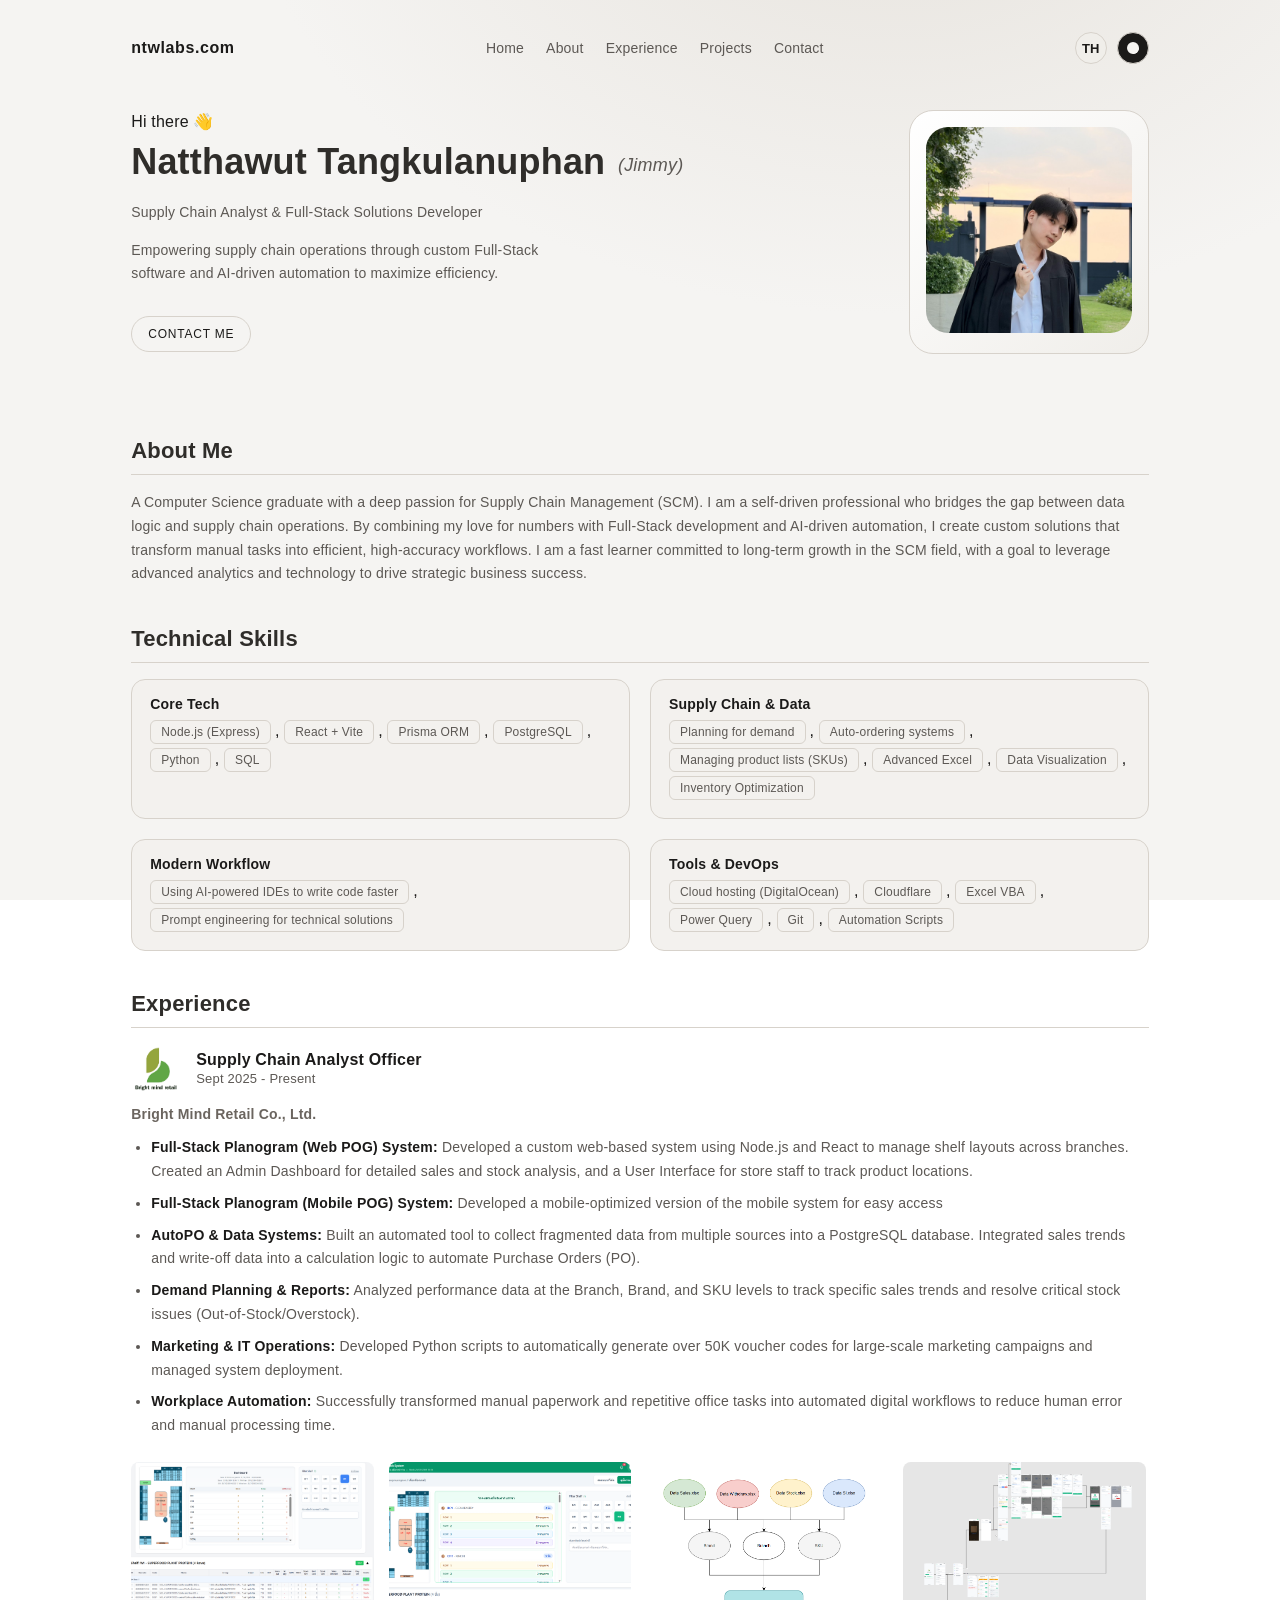
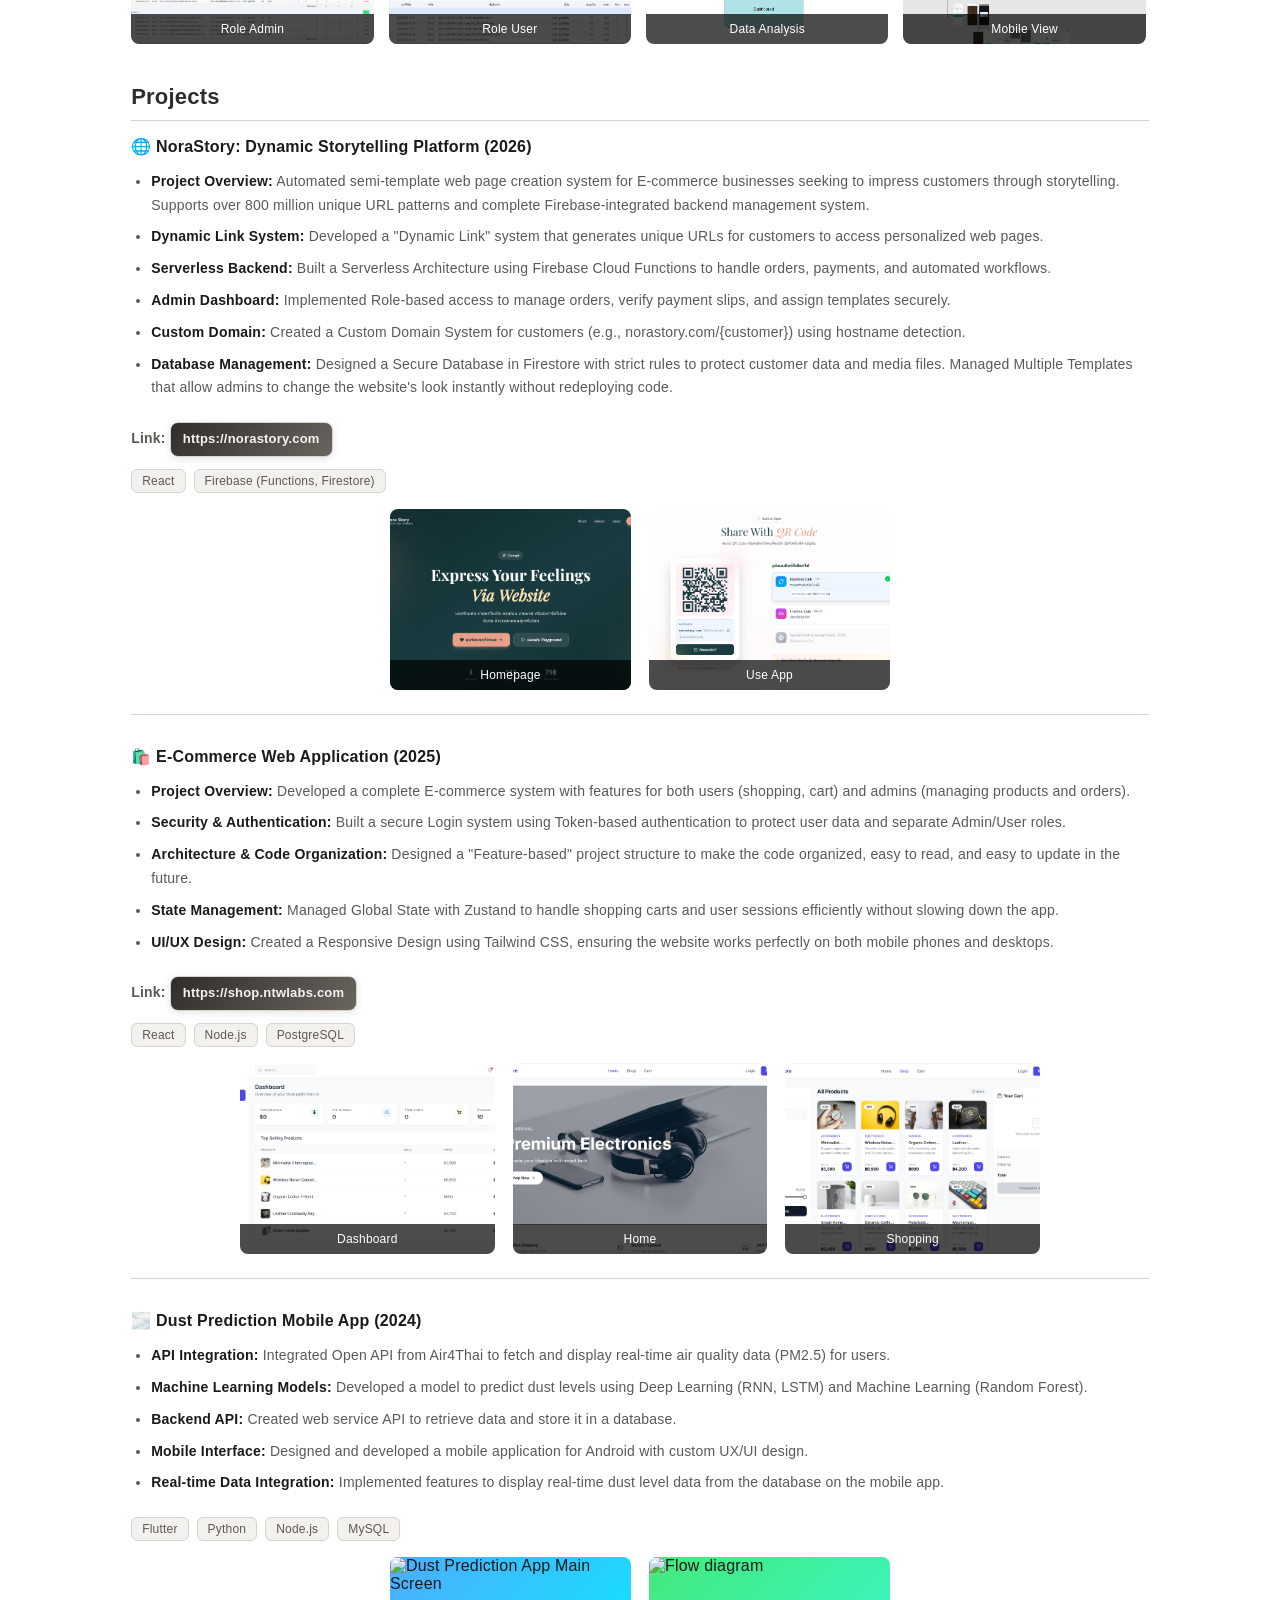
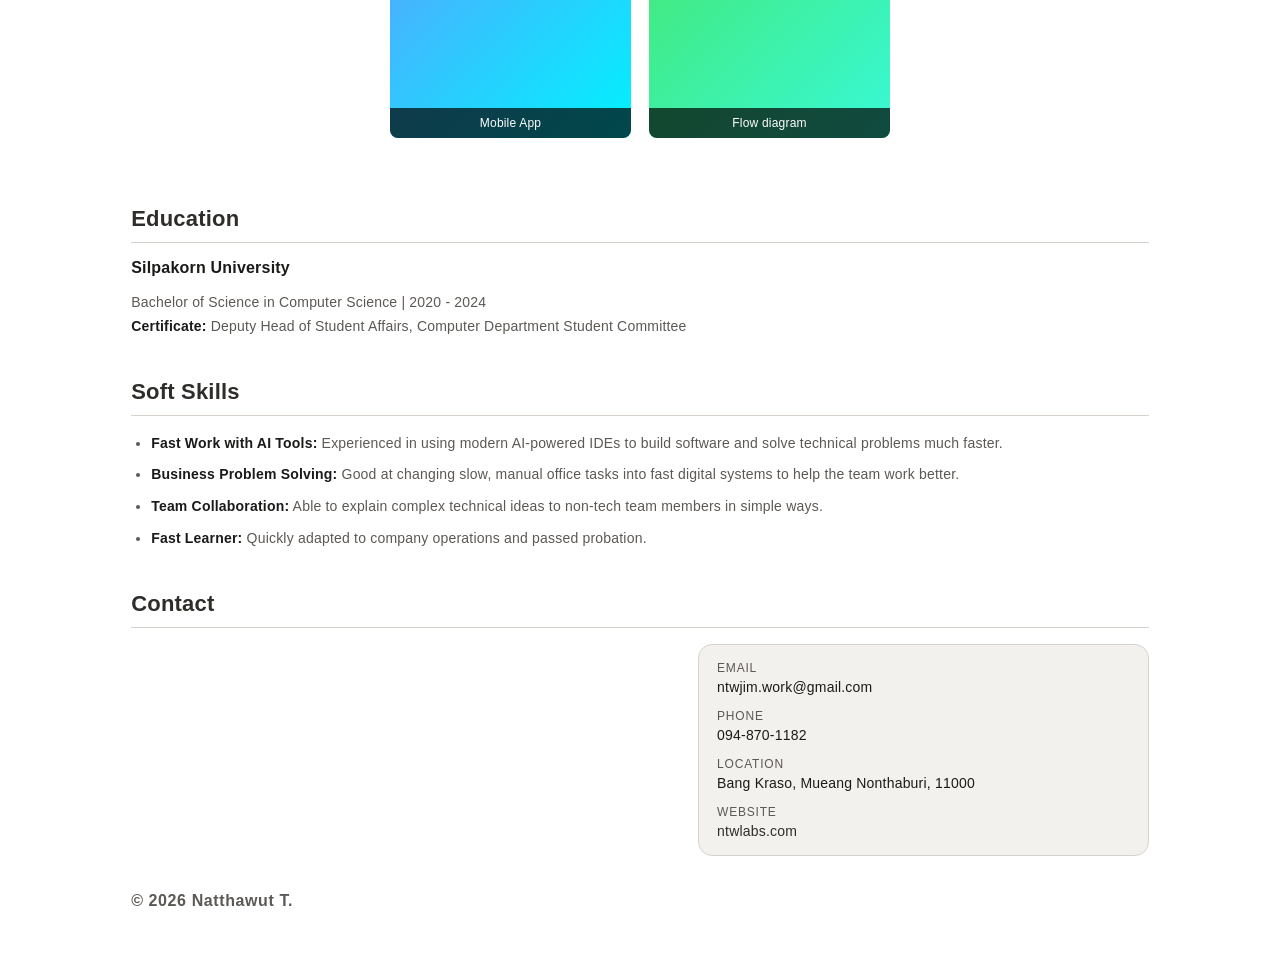
==== index.html @ fdc91c8f "update text add TH" ====
<!doctype html>
<html lang="en">

<head>
  <meta charset="utf-8" />
  <meta name="viewport" content="width=device-width, initial-scale=1" />
  <title>Natthawut T. - Developer</title>
  <link rel="stylesheet" href="dev-portfolio-03.css" />
</head>

<body data-theme="light">
  <div class="page">
    <nav class="nav">
      <div class="brand">ntwlabs.com</div>
      <div class="nav-links">
        <a href="#home">Home</a>
        <a href="#about">About</a>
        <a href="#experience">Experience</a>
        <a href="#projects">Projects</a>
        <a href="#contact">Contact</a>
      </div>
      <div class="nav-icons">
        <a href="index-th.html" class="lang-toggle" title="เปลี่ยนเป็นภาษาไทย">TH</a>
        <button class="theme-toggle" type="button" aria-label="Toggle theme">
          <svg viewBox="0 0 24 24" aria-hidden="true">
            <path d="M12 3a9 9 0 1 0 9 9h-9z" />
            <path d="M12 3a9 9 0 0 1 0 18V3z" />
          </svg>
        </button>
        <!-- <a class="icon-btn" href="https://github.com/jimjaja" target="_blank" aria-label="GitHub">
          <svg viewBox="0 0 24 24" aria-hidden="true">
            <path
              d="M12 2a10 10 0 0 0-3.16 19.49c.5.1.68-.22.68-.48v-1.7c-2.78.6-3.37-1.19-3.37-1.19-.45-1.17-1.1-1.48-1.1-1.48-.9-.63.07-.62.07-.62 1 .07 1.53 1.05 1.53 1.05.9 1.56 2.37 1.1 2.95.85.1-.67.35-1.1.64-1.36-2.22-.25-4.56-1.12-4.56-5a3.9 3.9 0 0 1 1.03-2.7 3.6 3.6 0 0 1 .1-2.66s.85-.27 2.8 1.03a9.6 9.6 0 0 1 5.1 0c1.95-1.3 2.8-1.03 2.8-1.03.38.9.36 2 .1 2.66a3.9 3.9 0 0 1 1.03 2.7c0 3.9-2.35 4.75-4.58 5 .36.31.69.92.69 1.85v2.75c0 .26.18.59.69.48A10 10 0 0 0 12 2z" />
          </svg>
        </a> -->
      </div>
    </nav>

    <section class="hero" id="home">
      <div>
        <div class="muted">Hi there 👋</div>
        <h2>Natthawut Tangkulanuphan</h2>
        <h6>(Jimmy)</h6>
        <p class="hero-subtitle">Supply Chain Analyst & Full-Stack Solutions Developer</p>
        <p>
          Empowering supply chain operations through custom Full-Stack software and AI-driven automation to maximize
          efficiency.
        </p>
        <a class="btn" href="#contact">Contact Me</a>
      </div>
      <div class="portrait-card">
        <img class="portrait" src="images/profile.jpg" alt="Natthawut (Jimmy) - Profile Picture"
          oncontextmenu="return false;" draggable="false" />
      </div>
    </section>

    <section class="section" id="about">
      <h2 class="section-title">About Me</h2>
      <div class="divider"></div>
      <p class="about-text">
        A Computer Science graduate with a deep passion for Supply Chain Management (SCM). I am a self-driven
        professional who bridges the gap between data logic and supply chain operations. By combining my love for
        numbers with Full-Stack development and AI-driven automation, I create custom solutions that transform manual
        tasks into efficient, high-accuracy workflows. I am a fast learner committed to long-term growth in the SCM
        field, with a goal to leverage advanced analytics and technology to drive strategic business success.
      </p>
    </section>

    <section class="section" id="skills">
      <h2 class="section-title">Technical Skills</h2>
      <div class="divider"></div>
      <div class="skills">
        <div class="skill">
          <h4>Core Tech</h4>
          <span>Node.js (Express)</span>, <span>React + Vite</span>, <span>Prisma ORM</span>, <span>PostgreSQL</span>,
          <span>Python</span>, <span>SQL</span>
        </div>
        <div class="skill">
          <h4>Supply Chain & Data</h4>
          <span>Planning for demand</span>, <span>Auto-ordering systems</span>, <span>Managing product lists
            (SKUs)</span>, <span>Advanced Excel</span>,
          <span>Data Visualization</span>, <span>Inventory Optimization</span>
        </div>
        <div class="skill">
          <h4>Modern Workflow</h4>
          <span>Using AI-powered IDEs to write code faster</span>, <span>Prompt engineering for technical
            solutions</span>
        </div>
        <div class="skill">
          <h4>Tools & DevOps</h4>
          <span>Cloud hosting (DigitalOcean)</span>, <span>Cloudflare</span>, <span>Excel VBA</span>, <span>Power
            Query</span>,
          <span>Git</span>, <span>Automation Scripts</span>
        </div>
      </div>
    </section>

    <section class="section" id="experience">
      <h2 class="section-title">Experience</h2>
      <div class="divider"></div>
      <div class="experience-item">
        <div class="exp-header">
          <div style="display: flex; align-items: center; gap: 15px;">
            <img src="images/baimiang-logo.png" alt="Bright Mind Retail Logo"
              style="width: 50px; height: 50px; object-fit: contain; border-radius: 8px;" />
            <div>
              <h3 style="margin: 0;">Supply Chain Analyst Officer</h3>
              <span class="exp-date">Sept 2025 - Present</span>
            </div>
          </div>

        </div>
        <p class="exp-company" style="font-weight: bold; margin-top: 12px;">Bright Mind Retail Co., Ltd.</p>
        <ul class="about-text"
          style="padding-left: 20px; list-style-type: disc; display: flex; flex-direction: column; gap: 8px;">
          <li><strong>Full-Stack Planogram (Web POG) System:</strong> Developed a custom web-based system using Node.js
            and
            React to manage shelf layouts across branches. Created an Admin Dashboard for detailed sales and stock
            analysis, and a User Interface for store staff to track product locations.</li>
          <li><strong>Full-Stack Planogram (Mobile POG) System:</strong> Developed a mobile-optimized version of the
            mobile system for easy access</li>
          <li><strong>AutoPO & Data Systems:</strong> Built an automated tool to collect fragmented data from multiple
            sources into a PostgreSQL database. Integrated sales trends and write-off data into a calculation logic to
            automate Purchase Orders (PO).</li>
          <li><strong>Demand Planning & Reports:</strong> Analyzed performance data at the Branch, Brand, and SKU levels
            to track specific sales trends and resolve critical stock issues (Out-of-Stock/Overstock).</li>
          <li><strong>Marketing & IT Operations:</strong> Developed Python scripts to automatically generate over 50K
            voucher codes for large-scale marketing campaigns and managed system deployment.</li>
          <li><strong>Workplace Automation:</strong> Successfully transformed manual paperwork and repetitive office
            tasks into automated digital workflows to reduce human error and manual processing time.</li>
        </ul>
      </div>
      <div style="display: flex; gap: 15px; margin-top: 20px; flex-wrap: wrap;">
        <div
          style="position: relative; width: calc(25% - 12px); aspect-ratio: 4/3; border-radius: 8px; overflow: hidden;">
          <img src="images/pog-admin.png" alt="POG Role Admin"
            style="width: 100%; height: 100%; object-fit: cover; background: linear-gradient(135deg, #667eea 0%, #764ba2 100%);" />
          <div
            style="position: absolute; bottom: 0; left: 0; right: 0; background: rgba(0,0,0,0.7); color: white; padding: 8px; text-align: center; font-size: 12px;">
            Role Admin
          </div>
        </div>
        <div
          style="position: relative; width: calc(25% - 12px); aspect-ratio: 4/3; border-radius: 8px; overflow: hidden;">
          <img src="images/pog-user.png" alt="POG Role User"
            style="width: 100%; height: 100%; object-fit: cover; background: linear-gradient(135deg, #f093fb 0%, #f5576c 100%);" />
          <div
            style="position: absolute; bottom: 0; left: 0; right: 0; background: rgba(0,0,0,0.7); color: white; padding: 8px; text-align: center; font-size: 12px;">
            Role User
          </div>
        </div>
        <div
          style="position: relative; width: calc(25% - 12px); aspect-ratio: 4/3; border-radius: 8px; overflow: hidden;">
          <img src="images/pog-stock.png" alt="POG Data Analysis"
            style="width: 100%; height: 100%; object-fit: cover; background: linear-gradient(135deg, #4facfe 0%, #00f2fe 100%);" />
          <div
            style="position: absolute; bottom: 0; left: 0; right: 0; background: rgba(0,0,0,0.7); color: white; padding: 8px; text-align: center; font-size: 12px;">
            Data Analysis
          </div>
        </div>
        <div
          style="position: relative; width: calc(25% - 12px); aspect-ratio: 4/3; border-radius: 8px; overflow: hidden;">
          <img src="images/pog-mobile.png" alt="POG Mobile View"
            style="width: 100%; height: 100%; object-fit: cover; background: linear-gradient(135deg, #43e97b 0%, #38f9d7 100%);" />
          <div
            style="position: absolute; bottom: 0; left: 0; right: 0; background: rgba(0,0,0,0.7); color: white; padding: 8px; text-align: center; font-size: 12px;">
            Mobile View
          </div>
        </div>
      </div>
    </section>

    <section class="section" id="projects">
      <h2 class="section-title">Projects</h2>
      <div class="divider"></div>
      <div class="project-item">
        <h3 class="project-title">🌐 NoraStory: Dynamic Storytelling Platform (2026)</h3>

        <ul class="about-text"
          style="padding-left: 20px; list-style-type: disc; display: flex; flex-direction: column; gap: 8px;">
          <li><strong>Project Overview:</strong> Automated semi-template web page creation system for E-commerce
            businesses seeking to impress customers through storytelling. Supports over 800 million unique URL patterns
            and complete Firebase-integrated backend management system.</li>
          <li><strong>Dynamic Link System:</strong> Developed a "Dynamic Link" system that generates unique URLs for
            customers to access personalized web pages.</li>
          <li><strong>Serverless Backend:</strong> Built a Serverless Architecture using Firebase Cloud Functions to
            handle orders, payments, and automated workflows.</li>
          <li><strong>Admin Dashboard:</strong> Implemented Role-based access to manage orders, verify payment slips,
            and assign templates securely.</li>
          <li><strong>Custom Domain:</strong> Created a Custom Domain System for customers (e.g.,
            norastory.com/{customer})
            using hostname detection.</li>
          <li><strong>Database Management:</strong> Designed a Secure Database in Firestore with strict rules to protect
            customer data and media files. Managed Multiple Templates that allow admins to change the website's look
            instantly without redeploying code.</li>
        </ul>



        <p class="project-desc" style="margin-top: 5px;">
          <strong>Link:</strong> <a href="https://norastory.com" target="_blank"
            class="prominent-link">https://norastory.com</a>
        </p>


        <div class="project-tech">
          <span class="tag">React</span>
          <span class="tag">Firebase (Functions, Firestore)</span>
        </div>
        <div class="work-grid">
          <div style="position: relative; width: 100%; aspect-ratio: 4/3; border-radius: 8px; overflow: hidden;">
            <img class="work-thumb-img" src="images/nora-home.png" alt="Homepage" oncontextmenu="return false;"
              draggable="false" style="background: linear-gradient(135deg, #667eea 0%, #764ba2 100%);" />
            <div
              style="position: absolute; bottom: 0; left: 0; right: 0; background: rgba(0,0,0,0.7); color: white; padding: 8px; text-align: center; font-size: 12px;">
              Homepage
            </div>
          </div>
          <div style="position: relative; width: 100%; aspect-ratio: 4/3; border-radius: 8px; overflow: hidden;">
            <img class="work-thumb-img" src="images/nora-scan.png" alt="Use App" oncontextmenu="return false;"
              draggable="false" style="background: linear-gradient(135deg, #f093fb 0%, #f5576c 100%);" />
            <div
              style="position: absolute; bottom: 0; left: 0; right: 0; background: rgba(0,0,0,0.7); color: white; padding: 8px; text-align: center; font-size: 12px;">
              Use App
            </div>
          </div>
        </div>
      </div>

      <div class="project-item">
        <h3 class="project-title">🛍️ E-Commerce Web Application (2025)</h3>

        <ul class="about-text"
          style="padding-left: 20px; list-style-type: disc; display: flex; flex-direction: column; gap: 8px;">
          <li><strong>Project Overview:</strong> Developed a complete E-commerce system with features for both users
            (shopping, cart) and admins (managing products and orders).</li>
          <li><strong>Security & Authentication:</strong> Built a secure Login system using Token-based authentication
            to protect user data and separate Admin/User roles.</li>
          <li><strong>Architecture & Code Organization:</strong> Designed a "Feature-based" project structure to make
            the code organized, easy to read, and easy to update in the future.</li>
          <li><strong>State Management:</strong> Managed Global State with Zustand to handle shopping carts and user
            sessions efficiently without slowing down the app.</li>
          <li><strong>UI/UX Design:</strong> Created a Responsive Design using Tailwind CSS, ensuring the website works
            perfectly on both mobile phones and desktops.</li>
        </ul>

        <p class="project-desc" style="margin-top: 5px;">
          <strong>Link:</strong> <a href="https://shop.ntwlabs.com" target="_blank"
            class="prominent-link">https://shop.ntwlabs.com</a>
        </p>
        <div class="project-tech">
          <span class="tag">React</span>
          <span class="tag">Node.js</span>
          <span class="tag">PostgreSQL</span>
        </div>
        <div class="work-grid" style="grid-template-columns: repeat(3, 1fr); max-width: 800px;">
          <div style="position: relative; width: 100%; aspect-ratio: 4/3; border-radius: 8px; overflow: hidden;">
            <img class="work-thumb-img" src="images/ecommerce-dashboard.png" alt="E-Commerce Homepage"
              oncontextmenu="return false;" draggable="false"
              style="background: linear-gradient(135deg, #667eea 0%, #764ba2 100%);" />
            <div
              style="position: absolute; bottom: 0; left: 0; right: 0; background: rgba(0,0,0,0.7); color: white; padding: 8px; text-align: center; font-size: 12px;">
              Dashboard
            </div>
          </div>
          <div style="position: relative; width: 100%; aspect-ratio: 4/3; border-radius: 8px; overflow: hidden;">
            <img class="work-thumb-img" src="images/ecommerce-home.png" alt="E-Commerce Home"
              oncontextmenu="return false;" draggable="false"
              style="background: linear-gradient(135deg, #f093fb 0%, #f5576c 100%);" />
            <div
              style="position: absolute; bottom: 0; left: 0; right: 0; background: rgba(0,0,0,0.7); color: white; padding: 8px; text-align: center; font-size: 12px;">
              Home
            </div>
          </div>
          <div style="position: relative; width: 100%; aspect-ratio: 4/3; border-radius: 8px; overflow: hidden;">
            <img class="work-thumb-img" src="images/ecommerce-shop.png" alt="E-Commerce Shopping"
              oncontextmenu="return false;" draggable="false"
              style="background: linear-gradient(135deg, #f093fb 0%, #f5576c 100%);" />
            <div
              style="position: absolute; bottom: 0; left: 0; right: 0; background: rgba(0,0,0,0.7); color: white; padding: 8px; text-align: center; font-size: 12px;">
              Shopping
            </div>
          </div>
        </div>
      </div>

      <div class="project-item">
        <h3 class="project-title">🌫️ Dust Prediction Mobile App (2024)</h3>
        <ul class="about-text"
          style="padding-left: 20px; list-style-type: disc; display: flex; flex-direction: column; gap: 8px;">
          <li><strong>API Integration:</strong> Integrated Open API from Air4Thai to fetch and display real-time air
            quality data (PM2.5) for users.</li>
          <li><strong>Machine Learning Models:</strong> Developed a model to predict dust levels using Deep Learning
            (RNN, LSTM) and Machine Learning (Random Forest).</li>
          <li><strong>Backend API:</strong> Created web service API to retrieve data and store it in a database.</li>
          <li><strong>Mobile Interface:</strong> Designed and developed a mobile application for Android with custom
            UX/UI design.</li>
          <li><strong>Real-time Data Integration:</strong> Implemented features to display real-time dust level data
            from the database on the mobile app.</li>
        </ul>
        <!-- <p class="project-desc" style="margin-top: 5px;">
          <strong>Link:</strong> <a href="https://com" target="_blank"
            style="color: inherit; font-weight: bold;">https://com</a>
        </p> -->
        <div class="project-tech">
          <span class="tag">Flutter</span>
          <span class="tag">Python</span>
          <span class="tag">Node.js</span>
          <span class="tag">MySQL</span>
        </div>
        <div class="work-grid">
          <div style="position: relative; width: 100%; aspect-ratio: 4/3; border-radius: 8px; overflow: hidden;">
            <img class="work-thumb-img" src="images/dust-app-main.png" alt="Dust Prediction App Main Screen"
              oncontextmenu="return false;" draggable="false"
              style="background: linear-gradient(135deg, #4facfe 0%, #00f2fe 100%);" />
            <div
              style="position: absolute; bottom: 0; left: 0; right: 0; background: rgba(0,0,0,0.7); color: white; padding: 8px; text-align: center; font-size: 12px;">
              Mobile App
            </div>
          </div>
          <div style="position: relative; width: 100%; aspect-ratio: 4/3; border-radius: 8px; overflow: hidden;">
            <img class="work-thumb-img" src="images/dust-app-api.png" alt="Flow diagram" oncontextmenu="return false;"
              draggable="false" style="background: linear-gradient(135deg, #43e97b 0%, #38f9d7 100%);" />
            <div
              style="position: absolute; bottom: 0; left: 0; right: 0; background: rgba(0,0,0,0.7); color: white; padding: 8px; text-align: center; font-size: 12px;">
              Flow diagram
            </div>
          </div>
        </div>
      </div>
    </section>

    <section class="section" id="education">
      <h2 class="section-title">Education</h2>
      <div class="divider"></div>
      <div class="edu-item">
        <h3>Silpakorn University</h3>
        <p class="about-text">
          Bachelor of Science in Computer Science | 2020 - 2024<br>
          <strong>Certificate:</strong> Deputy Head of Student Affairs, Computer Department Student Committee
        </p>
      </div>
    </section>

    <section class="section" id="soft-skills">
      <h2 class="section-title">Soft Skills</h2>
      <div class="divider"></div>
      <ul class="about-text"
        style="padding-left: 20px; list-style-type: disc; display: flex; flex-direction: column; gap: 8px;">
        <li><strong>Fast Work with AI Tools:</strong> Experienced in using modern AI-powered IDEs to build software and
          solve technical problems much faster.</li>
        <li><strong>Business Problem Solving:</strong> Good at changing slow, manual office tasks into fast digital
          systems to help the team work better.</li>
        <li><strong>Team Collaboration:</strong> Able to explain complex technical ideas to non-tech team members in
          simple ways.</li>
        <li><strong>Fast Learner:</strong> Quickly adapted to company operations and passed probation.</li>
      </ul>
    </section>

    <section class="section" id="contact">
      <h2 class="section-title">Contact</h2>
      <div class="divider"></div>
      <div class="contact-grid">
        <p class="contact-note">
        
        </p>
        <div class="contact-card">
          <div class="contact-item">
            <span class="contact-label">Email</span>
            <span class="contact-value">ntwjim.work@gmail.com</span>
          </div>
          <div class="contact-item">
            <span class="contact-label">Phone</span>
            <span class="contact-value">094-870-1182</span>
          </div>
          <div class="contact-item">
            <span class="contact-label">Location</span>
            <span class="contact-value">Bang Kraso, Mueang Nonthaburi, 11000</span>
          </div>
          <div class="contact-item">
            <span class="contact-label">Website</span>
            <a class="contact-value contact-link" href="https://ntwlabs.com" target="_blank">ntwlabs.com</a>
          </div>
        </div>
      </div>
    </section>

    <footer class="footer">
      <div class="brand">© 2026 Natthawut T.</div>
      <!-- <div class="footer-icons">
        <a class="icon-btn" href="https://github.com/jimjaja" target="_blank" aria-label="GitHub">
          <svg viewBox="0 0 24 24" aria-hidden="true">
            <path
              d="M12 2a10 10 0 0 0-3.16 19.49c.5.1.68-.22.68-.48v-1.7c-2.78.6-3.37-1.19-3.37-1.19-.45-1.17-1.1-1.48-1.1-1.48-.9-.63.07-.62.07-.62 1 .07 1.53 1.05 1.53 1.05.9 1.56 2.37 1.1 2.95.85.1-.67.35-1.1.64-1.36-2.22-.25-4.56-1.12-4.56-5a3.9 3.9 0 0 1 1.03-2.7 3.6 3.6 0 0 1 .1-2.66s.85-.27 2.8 1.03a9.6 9.6 0 0 1 5.1 0c1.95-1.3 2.8-1.03 2.8-1.03.38.9.36 2 .1 2.66a3.9 3.9 0 0 1 1.03 2.7c0 3.9-2.35 4.75-4.58 5 .36.31.69.92.69 1.85v2.75c0 .26.18.59.69.48A10 10 0 0 0 12 2z" />
          </svg>
        </a>
      </div> -->
    </footer>
  </div>
  <script>
    const toggle = document.querySelector(".theme-toggle");
    toggle.addEventListener("click", () => {
      const body = document.body;
      body.dataset.theme = body.dataset.theme === "dark" ? "light" : "dark";
    });
  </script>
</body>

</html>
---- dev-portfolio-03.css ----
:root {
  --bg: #f5f4f2;
  --bg-spot: #e6e2dc;
  --panel: #ffffff;
  --panel-2: #f0eeea;
  --text: #1b1a19;
  --muted: #5c5854;
  --accent: #2f2d2a;
  --accent-2: #6b655f;
  --line: #d7d2cb;
  --chip: #f3f1ee;
  --btn-bg: #1b1a19;
  --btn-text: #f5f4f2;
}

body[data-theme="dark"] {
  --bg: #1f1c1d;
  --bg-spot: #3b3436;
  --panel: #2a2728;
  --panel-2: #1a1819;
  --text: #f3f1f2;
  --muted: #b1aeb0;
  --accent: #d4d1cc;
  --accent-2: #9a948e;
  --line: #4a4446;
  --chip: #2f2a2c;
  --btn-bg: #f3f1f2;
  --btn-text: #1f1c1d;
}

* {
  box-sizing: border-box;
}

body {
  margin: 0;
  background: radial-gradient(1200px 900px at 70% -20%, var(--bg-spot) 0%, var(--bg) 55%) fixed;
  color: var(--text);
  font-family: "Trebuchet MS", "Gill Sans", "Calibri", sans-serif;
  letter-spacing: 0.2px;
  min-height: 100vh;
}

a {
  color: inherit;
  text-decoration: none;
}

.page {
  width: 100%;
  max-width: 1120px;
  min-height: 100vh;
  margin: 0 auto;
  padding: 32px clamp(12px, 4vw, 56px) 56px;
}

.nav {
  display: flex;
  align-items: center;
  justify-content: space-between;
  gap: 24px;
  margin-bottom: 28px;
}

.brand {
  font-weight: 700;
  font-size: 16px;
  letter-spacing: 0.6px;
}

.nav-links {
  display: flex;
  gap: 22px;
  font-size: 14px;
  color: var(--muted);
}

.nav-links a:hover {
  color: var(--text);
}

.nav-icons {
  display: flex;
  gap: 10px;
}

.icon-btn {
  width: 30px;
  height: 30px;
  border-radius: 50%;
  border: 1px solid var(--line);
  display: grid;
  place-items: center;
  background: var(--panel-2);
}

.icon-btn svg {
  width: 14px;
  height: 14px;
  fill: var(--text);
}

.lang-toggle {
  border: 1px solid var(--line);
  background: var(--panel-2);
  color: var(--text);
  border-radius: 50%;
  width: 32px;
  height: 32px;
  display: grid;
  place-items: center;
  font-size: 13px;
  font-weight: 600;
  cursor: pointer;
  text-decoration: none;
  transition: all 0.2s ease;
}

.lang-toggle:hover {
  background: var(--line);
}

.theme-toggle {
  border: 1px solid var(--line);
  background: var(--btn-bg);
  color: var(--btn-text);
  border-radius: 50%;
  width: 32px;
  height: 32px;
  padding: 0;
  display: grid;
  place-items: center;
  cursor: pointer;
}

.theme-toggle svg {
  width: 16px;
  height: 16px;
  fill: var(--btn-text);
}

.hero {
  display: flex;
  justify-content: space-between;
  align-items: center;
  gap: 32px;
  margin: 0 0 32px;
  padding: 18px 0 40px;
}

.hero h2 {
  font-size: 36px;
  margin: 10px 0 4px;
  color: var(--accent);
  font-weight: 600;
  display: inline-block;
}

.hero h6 {
  font-size: 18px;
  margin: 0 0 8px 8px;
  color: var(--muted);
  font-weight: 400;
  font-style: italic;
  display: inline-block;
  vertical-align: middle;
}

.hero h1 {
  font-size: 42px;
  margin: 10px 0 8px;
  color: var(--accent);
}

.hero h1 span {
  display: block;
  color: var(--text);
}

.hero p {
  color: var(--muted);
  font-size: 14px;
  line-height: 1.7;
  max-width: 420px;
}

.btn {
  display: inline-flex;
  align-items: center;
  gap: 8px;
  margin-top: 16px;
  padding: 10px 16px;
  border-radius: 18px;
  border: 1px solid var(--line);
  background: transparent;
  color: var(--text);
  font-size: 12px;
  letter-spacing: 0.8px;
  text-transform: uppercase;
}

.portrait-card {
  background: linear-gradient(140deg, var(--panel), var(--panel-2));
  padding: 16px;
  border-radius: 24px;
  border: 1px solid var(--line);
  position: relative;
  overflow: hidden;
  min-height: 240px;
  max-width: 240px;
}

.portrait {
  width: 100%;
  aspect-ratio: 1/1;
  border-radius: 22px;
  object-fit: cover;
  position: relative;
  overflow: hidden;
}

.portrait:before {
  content: "";
  position: absolute;
  inset: 0;
  background:
    radial-gradient(circle at 30% 20%, rgba(0, 0, 0, 0.4), transparent 45%),
    radial-gradient(circle at 60% 20%, rgba(0, 0, 0, 0.4), transparent 45%),
    linear-gradient(180deg, rgba(0, 0, 0, 0.05), rgba(0, 0, 0, 0.45));
  mix-blend-mode: multiply;
}

.section {
  margin-top: 28px;
  padding-top: 12px;
}

.section-title {
  font-size: 22px;
  text-transform: capitalize;
  color: var(--accent);
  margin: 0 0 10px;
}

.sub-title {
  margin: 8px 0 14px;
  font-size: 14px;
  text-transform: uppercase;
  letter-spacing: 1.2px;
  color: var(--muted);
}

.sub-section {
  margin-top: 12px;
}

#projects .work-title {
  font-size: 13px;
}

#projects .work-meta {
  font-size: 11px;
}

#projects .work-body {
  padding: 12px 14px 16px;
}

#projects .work-thumb {
  height: auto;
}

.divider {
  height: 1px;
  background: var(--line);
  margin-bottom: 16px;
}

.about-text {
  color: var(--muted);
  font-size: 14px;
  line-height: 1.7;
  margin-bottom: 22px;
  max-width: 1120px;
}

.about-text strong {
  color: var(--text);
}

.skills {
  display: grid;
  grid-template-columns: repeat(2, 1fr);
  gap: 20px;
}

.skill {
  background: var(--chip);
  border-radius: 14px;
  padding: 16px 18px;
  border: 1px solid var(--line);
}

.skill h4 {
  margin: 0 0 6px;
  font-size: 14px;
  color: var(--text);
}

.skill span {
  display: inline-block;
  background: var(--chip);
  border: 1px solid var(--line);
  border-radius: 6px;
  padding: 4px 10px;
  font-size: 12px;
  color: var(--muted);
  margin: 2px 4px 2px 0;
  transition: all 0.2s ease;
}

.skill span:hover {
  background: var(--panel-2);
  color: var(--text);
  transform: translateY(-1px);
}

.work-grid {
  display: grid;
  grid-template-columns: repeat(2, minmax(240px, 1fr));
  gap: 18px;
  max-width: 500px;
  margin: 0 auto;
}

.work-card {
  background: var(--panel);
  border: 1px solid var(--line);
  border-radius: 18px;
  overflow: hidden;
}

.work-thumb {
  background: linear-gradient(120deg, var(--panel-2), var(--line));
  padding: 0;
  display: flex;
  align-items: stretch;
  justify-content: stretch;
  overflow: hidden;
}

.work-thumb-img {
  width: 100%;
  aspect-ratio: 4/3;
  object-fit: cover;
  transition: transform 0.3s ease;
  pointer-events: none;
  user-drag: none;
  -webkit-user-drag: none;
  -webkit-touch-callout: none;
  -webkit-user-select: none;
  -moz-user-select: none;
  -ms-user-select: none;
  user-select: none;
  display: block;
}

.work-thumb-inner {
  width: 80%;
  height: 100%;
  background: var(--panel);
  border-radius: 10px;
  position: relative;
}

.work-thumb-inner:after {
  content: "";
  position: absolute;
  width: 60px;
  height: 60px;
  border-radius: 12px;
  background: var(--panel-2);
  right: 12px;
  top: 12px;
}

.work-body {
  padding: 16px 18px 20px;
}

.work-title {
  margin: 0 0 6px;
  font-size: 14px;
  text-transform: uppercase;
  letter-spacing: 0.8px;
}

.work-meta {
  color: var(--muted);
  font-size: 12px;
}

.contact-grid {
  display: grid;
  grid-template-columns: 1.2fr 1fr;
  gap: 26px;
  align-items: start;
}

.contact-note {
  color: var(--muted);
  font-size: 14px;
  line-height: 1.7;
}

.contact-form {
  display: grid;
  gap: 14px;
}

.contact-form input,
.contact-form textarea {
  width: 100%;
  background: transparent;
  border: none;
  border-bottom: 1px solid var(--line);
  color: var(--text);
  padding: 10px 6px;
  font-size: 13px;
  font-family: inherit;
}

.contact-form textarea {
  min-height: 90px;
  resize: vertical;
}

.contact-card {
  display: grid;
  gap: 14px;
  padding: 16px 18px;
  border-radius: 14px;
  border: 1px solid var(--line);
  background: var(--chip);
}

.contact-item {
  display: grid;
  gap: 4px;
}

.contact-label {
  color: var(--muted);
  font-size: 12px;
  letter-spacing: 0.8px;
  text-transform: uppercase;
}

.contact-value {
  font-size: 14px;
  color: var(--text);
}

.footer {
  margin-top: 36px;
  display: flex;
  justify-content: space-between;
  align-items: center;
  color: var(--muted);
  font-size: 12px;
}

.footer-icons {
  display: flex;
  gap: 10px;
}

/* Hero subtitle */
.hero-subtitle {
  font-size: 18px;
  color: var(--accent-2);
  margin-bottom: 8px;
  font-weight: 500;
}

/* Experience */
.experience-item {
  margin-bottom: 24px;
}

.exp-header {
  display: flex;
  justify-content: space-between;
  align-items: center;
  flex-wrap: wrap;
  gap: 8px;
}

.exp-header h3 {
  margin: 0;
  font-size: 16px;
  color: var(--text);
}

.exp-date {
  font-size: 13px;
  color: var(--muted);
}

.exp-company {
  font-size: 14px;
  color: var(--accent-2);
  margin: 4px 0 12px;
}

/* Projects */
.project-item {
  margin-bottom: 32px;
  padding-bottom: 24px;
  border-bottom: 1px solid var(--line);
}

.project-item:last-child {
  border-bottom: none;
}

.project-title {
  margin: 0 0 8px;
  font-size: 16px;
  color: var(--text);
}

.project-desc {
  color: var(--muted);
  font-size: 14px;
  line-height: 1.6;
  margin: 0 0 12px;
}

.project-tech {
  display: flex;
  flex-wrap: wrap;
  gap: 8px;
  margin-bottom: 16px;
}

.tag {
  background: var(--chip);
  border: 1px solid var(--line);
  border-radius: 6px;
  padding: 4px 10px;
  font-size: 12px;
  color: var(--muted);
}

/* Education */
.edu-item h3 {
  margin: 0 0 8px;
  font-size: 16px;
  color: var(--text);
}

/* Contact link */
.contact-link {
  color: var(--accent);
  transition: color 0.2s;
}

.contact-link:hover {
  color: var(--text);
}

/* Prominent links */
.prominent-link {
  display: inline-flex;
  align-items: center;
  gap: 6px;
  padding: 6px 12px;
  background: linear-gradient(135deg, var(--accent), var(--accent-2));
  color: var(--btn-text) !important;
  border-radius: 8px;
  font-weight: 600;
  font-size: 13px;
  text-decoration: none;
  transition: all 0.3s ease;
  box-shadow: 0 2px 8px rgba(0, 0, 0, 0.1);
  border: 1px solid var(--line);
  position: relative;
  overflow: hidden;
}

.prominent-link::before {
  content: "";
  position: absolute;
  top: 0;
  left: -100%;
  width: 100%;
  height: 100%;
  background: linear-gradient(90deg, transparent, rgba(255, 255, 255, 0.2), transparent);
  transition: left 0.5s ease;
}

.prominent-link:hover {
  transform: translateY(-2px);
  box-shadow: 0 4px 12px rgba(0, 0, 0, 0.15);
  background: linear-gradient(135deg, var(--text), var(--accent));
}

.prominent-link:hover::before {
  left: 100%;
}

.prominent-link:active {
  transform: translateY(0);
  box-shadow: 0 2px 6px rgba(0, 0, 0, 0.1);
}

@media (max-width: 900px) {
  .hero {
    flex-direction: column;
    text-align: center;
  }

  .skills {
    grid-template-columns: 1fr;
  }

  .work-grid {
    grid-template-columns: 1fr;
  }

  .contact-grid {
    grid-template-columns: 1fr;
  }
}

@media (max-width: 640px) {
  .page {
    padding: 24px 18px 48px;
  }

  .nav {
    flex-direction: column;
    align-items: flex-start;
  }

  .nav-links {
    flex-wrap: wrap;
    gap: 12px 16px;
  }

  .hero h1 {
    font-size: 32px;
  }

  .portrait-card {
    padding: 16px;
  }

  .portrait {
    height: 220px;
  }
}
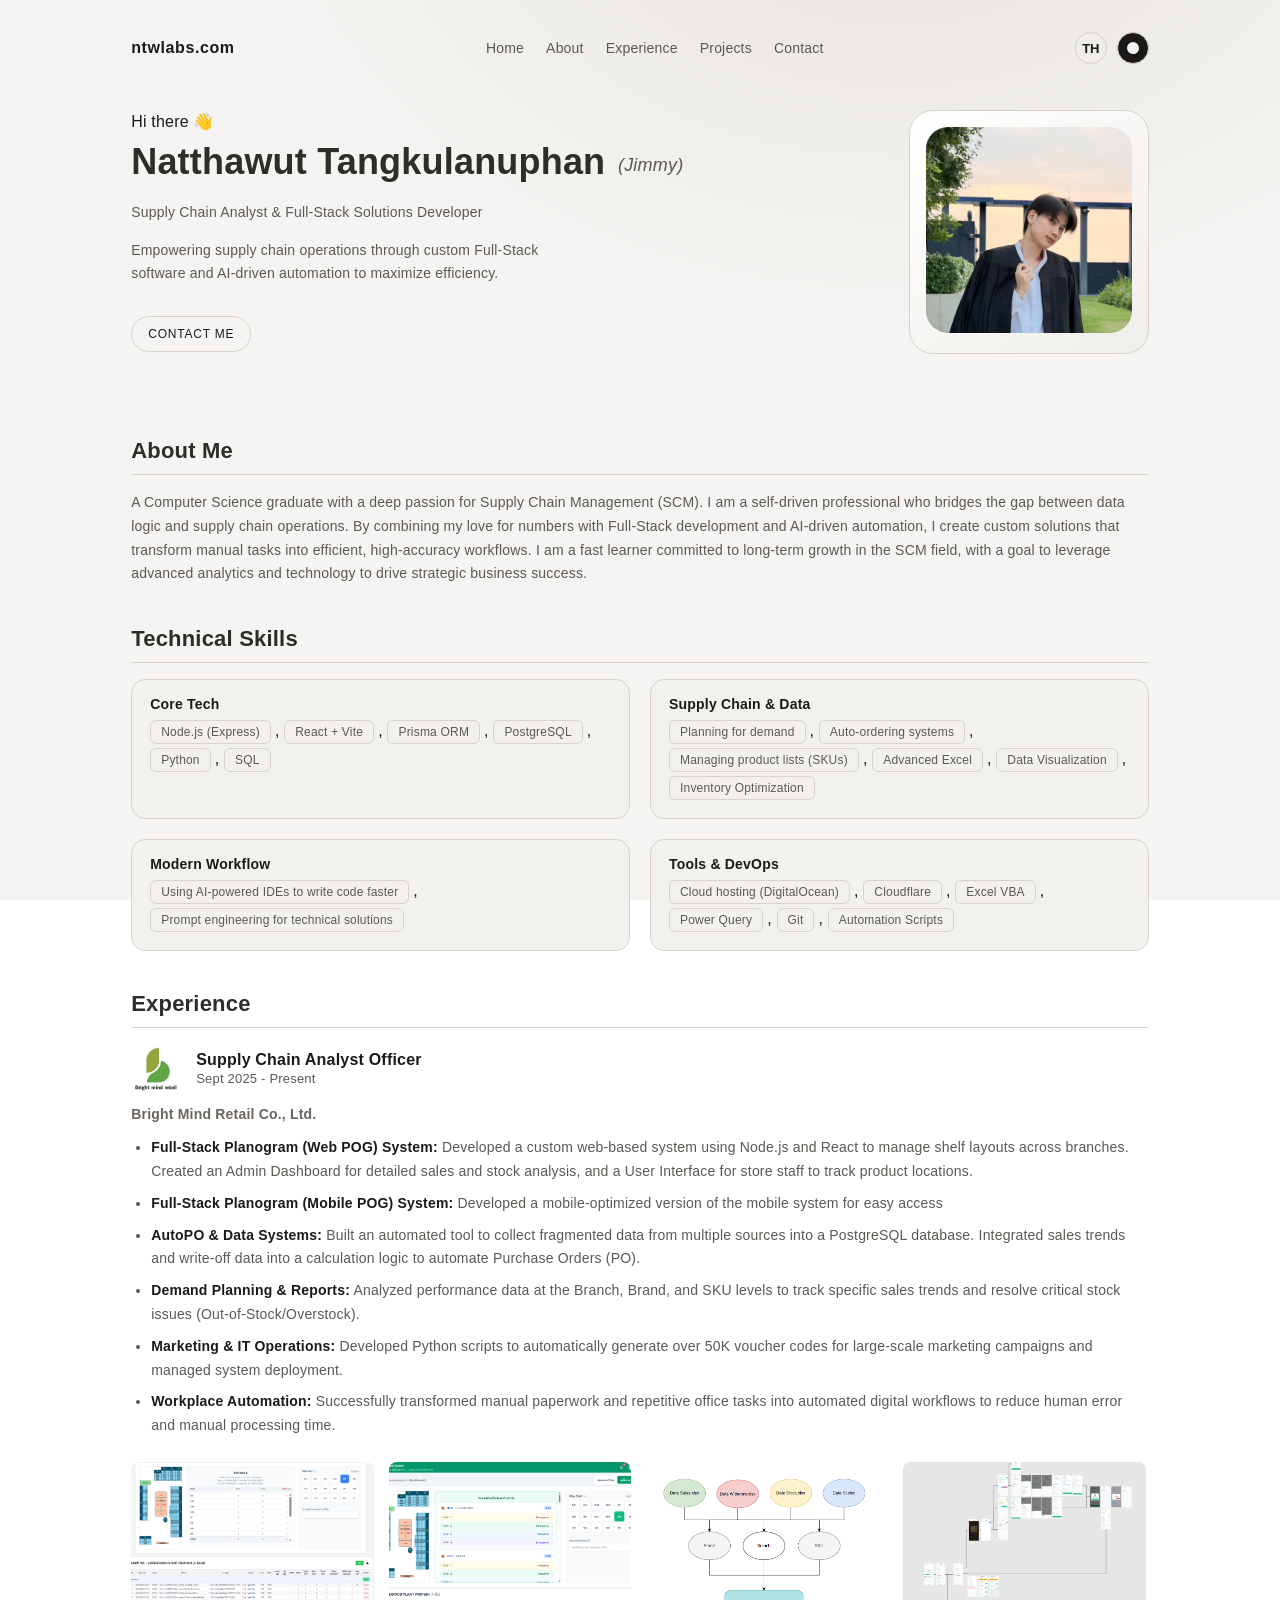
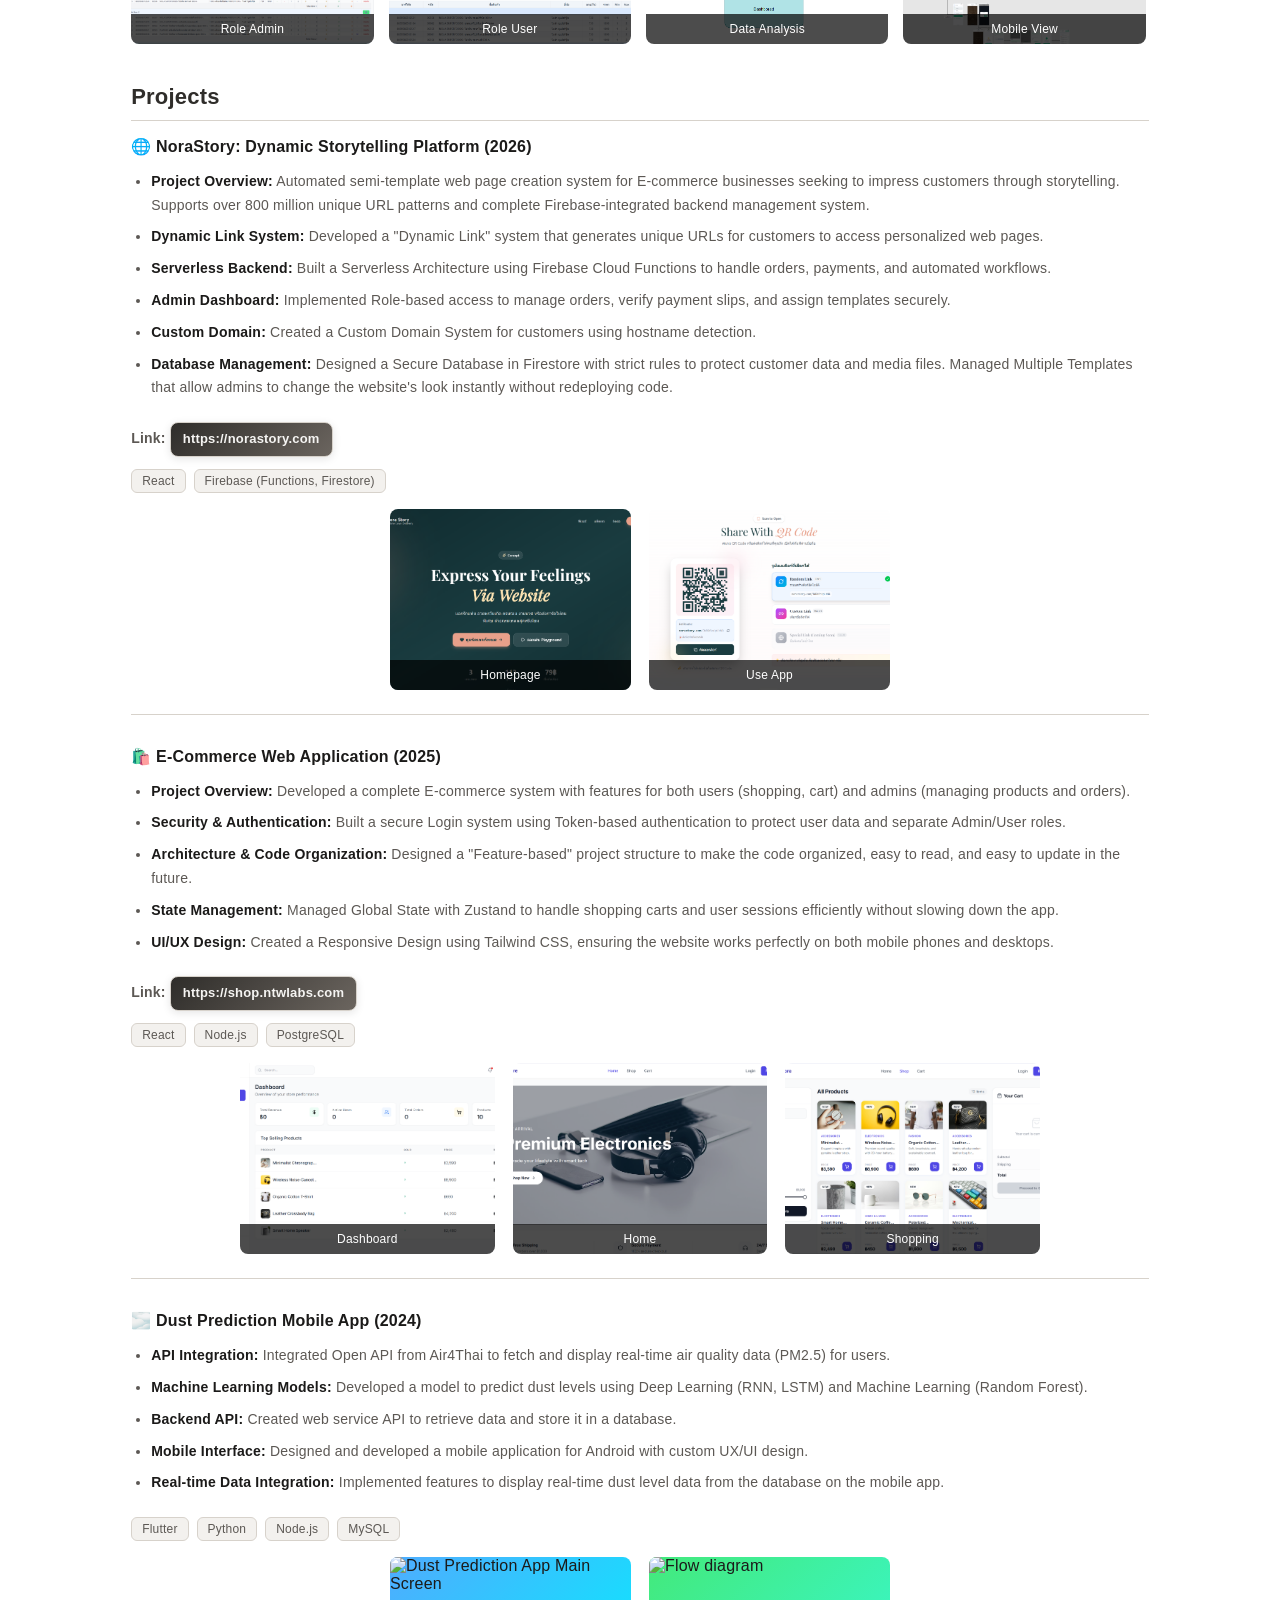
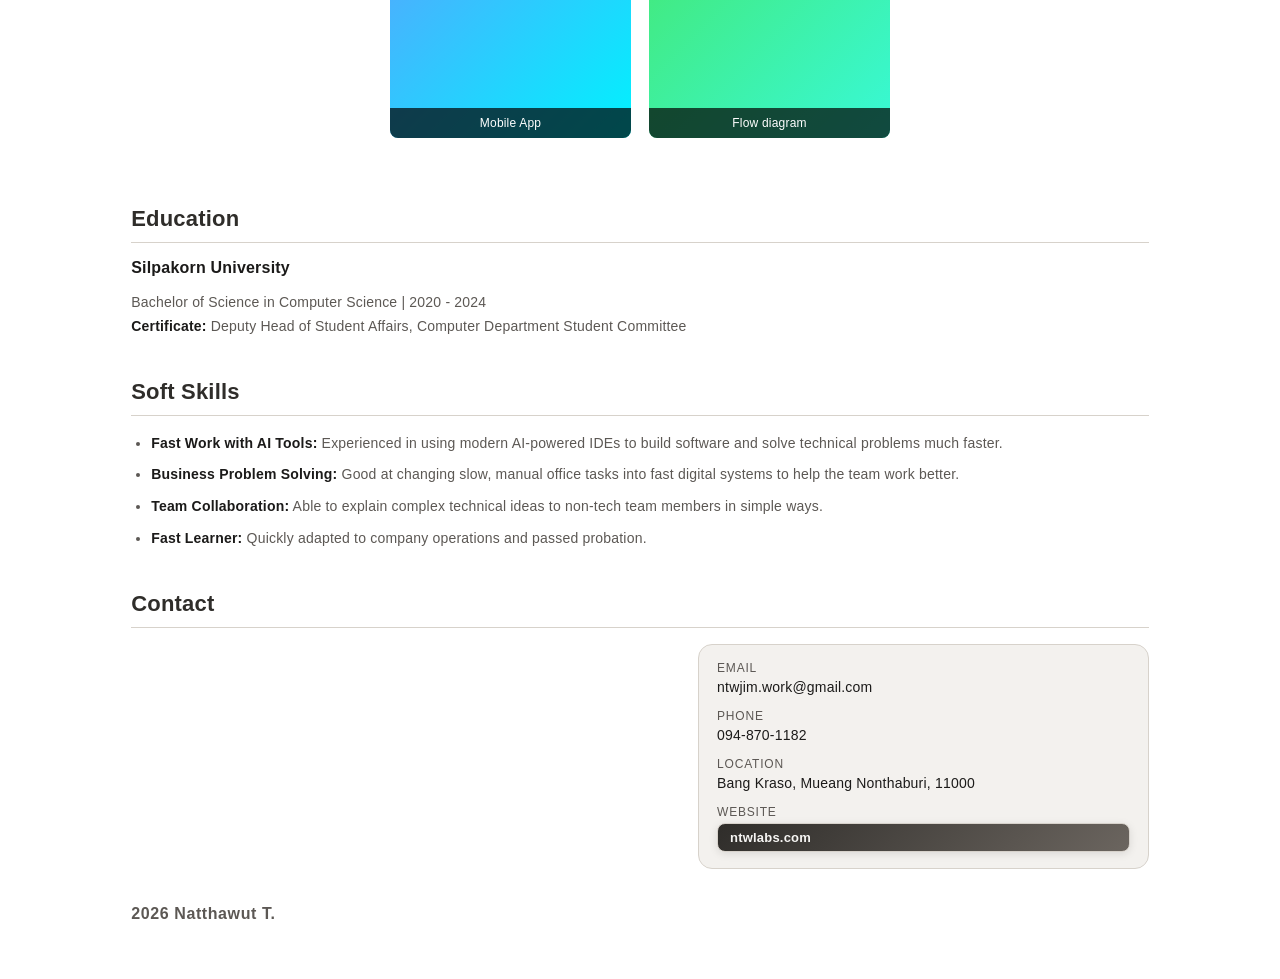
==== commit 796609d0: "add TH page" ====
--- a/index.html
+++ b/index.html
@@ -4,23 +4,34 @@
 <head>
   <meta charset="utf-8" />
   <meta name="viewport" content="width=device-width, initial-scale=1" />
-  <title>Natthawut T. - Developer</title>
+  <title class="en">Natthawut T. - Developer</title>
+  <title class="th">Natthawut T. - Developer</title>
   <link rel="stylesheet" href="dev-portfolio-03.css" />
 </head>
 
-<body data-theme="light">
+<body data-theme="light" data-lang="en">
   <div class="page">
     <nav class="nav">
       <div class="brand">ntwlabs.com</div>
-      <div class="nav-links">
+      <div class="nav-links en">
         <a href="#home">Home</a>
         <a href="#about">About</a>
         <a href="#experience">Experience</a>
         <a href="#projects">Projects</a>
         <a href="#contact">Contact</a>
       </div>
+      <div class="nav-links th">
+        <a href="#home">หน้าแรก</a>
+        <a href="#about">เกี่ยวกับ</a>
+        <a href="#experience">ประสบการณ์</a>
+        <a href="#projects">ผลงาน</a>
+        <a href="#contact">ติดต่อ</a>
+      </div>
       <div class="nav-icons">
-        <a href="index-th.html" class="lang-toggle" title="เปลี่ยนเป็นภาษาไทย">TH</a>
+        <button class="lang-toggle" type="button" aria-label="Toggle language" title="Switch Language">
+          <span class="en">TH</span>
+          <span class="th">EN</span>
+        </button>
         <button class="theme-toggle" type="button" aria-label="Toggle theme">
           <svg viewBox="0 0 24 24" aria-hidden="true">
             <path d="M12 3a9 9 0 1 0 9 9h-9z" />
@@ -37,7 +48,7 @@
     </nav>
 
     <section class="hero" id="home">
-      <div>
+      <div class="en">
         <div class="muted">Hi there 👋</div>
         <h2>Natthawut Tangkulanuphan</h2>
         <h6>(Jimmy)</h6>
@@ -48,6 +59,17 @@
         </p>
         <a class="btn" href="#contact">Contact Me</a>
       </div>
+      <div class="th">
+        <div class="muted">สวัสดีครับ 👋</div>
+        <h2>ณัฐวุฒิ ตั้งกุลานุพันธ์</h2>
+        <h6>(จิมมี่)</h6>
+        <p class="hero-subtitle">นักวิเคราะห์ซัพพลายเชน & นักพัฒนาโซลูชัน Full-Stack</p>
+        <p>
+          เพิ่มประสิทธิภาพการทำงานด้านซัพพลายเชนด้วยซอฟต์แวร์ Full-Stack และระบบอัตโนมัติที่ขับเคลื่อนด้วยผู้ช่วย AI
+          เพื่อให้เกิดประสิทธิภาพสูงสุด
+        </p>
+        <a class="btn" href="#contact">ติดต่อฉัน</a>
+      </div>
       <div class="portrait-card">
         <img class="portrait" src="images/profile.jpg" alt="Natthawut (Jimmy) - Profile Picture"
           oncontextmenu="return false;" draggable="false" />
@@ -55,48 +77,68 @@
     </section>
 
     <section class="section" id="about">
-      <h2 class="section-title">About Me</h2>
-      <div class="divider"></div>
-      <p class="about-text">
+      <h2 class="section-title en">About Me</h2>
+      <h2 class="section-title th">เกี่ยวกับฉัน</h2>
+      <div class="divider"></div>
+      <p class="about-text en">
         A Computer Science graduate with a deep passion for Supply Chain Management (SCM). I am a self-driven
         professional who bridges the gap between data logic and supply chain operations. By combining my love for
         numbers with Full-Stack development and AI-driven automation, I create custom solutions that transform manual
         tasks into efficient, high-accuracy workflows. I am a fast learner committed to long-term growth in the SCM
         field, with a goal to leverage advanced analytics and technology to drive strategic business success.
       </p>
+      <p class="about-text th">
+        บัณฑิตสาขาวิทยาการคอมพิวเตอร์ที่มีความสนใจในการจัดการซัพพลายเชน (SCM)
+        ผมเป็นคนที่มีแรงผลักดันในตัวเองและสามารถเชื่อมช่องว่างระหว่างข้อมูลกับการปฏิบัติงานในซัพพลายเชน
+        ด้วยความชื่นชอบในตัวเลขผสมผสานกับการพัฒนา Full-Stack และระบบอัตโนมัติ
+        ผมสร้างโซลูชันที่ปรับแต่งได้เพื่อเปลี่ยนงานเอกสารที่ทำด้วยมือให้เป็นกระบวนการทำงานที่มีประสิทธิภาพและแม่นยำสูง
+        ผมเรียนรู้เร็วและมุ่งมั่นที่จะเติบโตในสายงาน SCM ในระยะยาว
+        โดยมีเป้าหมายที่จะใช้การวิเคราะห์ขั้นสูงและเทคโนโลยีเพื่อขับเคลื่อนความสำเร็จทางธุรกิจ
+      </p>
     </section>
 
     <section class="section" id="skills">
-      <h2 class="section-title">Technical Skills</h2>
+      <h2 class="section-title en">Technical Skills</h2>
+      <h2 class="section-title th">ทักษะทางเทคนิค</h2>
       <div class="divider"></div>
       <div class="skills">
         <div class="skill">
-          <h4>Core Tech</h4>
+          <h4 class="en">Core Tech</h4>
+          <h4 class="th">เทคโนโลยีหลัก</h4>
           <span>Node.js (Express)</span>, <span>React + Vite</span>, <span>Prisma ORM</span>, <span>PostgreSQL</span>,
           <span>Python</span>, <span>SQL</span>
         </div>
         <div class="skill">
-          <h4>Supply Chain & Data</h4>
-          <span>Planning for demand</span>, <span>Auto-ordering systems</span>, <span>Managing product lists
-            (SKUs)</span>, <span>Advanced Excel</span>,
-          <span>Data Visualization</span>, <span>Inventory Optimization</span>
+          <h4 class="en">Supply Chain & Data</h4>
+          <h4 class="th">ซัพพลายเชนและข้อมูล</h4>
+          <span class="en">Planning for demand</span><span class="th">การวางแผนอุปสงค์</span>,
+          <span class="en">Auto-ordering systems</span><span class="th">ระบบสั่งซื้ออัตโนมัติ</span>,
+          <span class="en">Managing product lists (SKUs)</span><span class="th">การจัดการรายการสินค้า (SKU)</span>,
+          <span class="en">Advanced Excel</span><span class="th">Excel ขั้นสูง</span>,
+          <span class="en">Data Visualization</span><span class="th">การนำเสนอภาพข้อมูล (Data Visualization)</span>,
+          <span class="en">Inventory Optimization</span><span class="th">การเพิ่มประสิทธิภาพสินค้าคงคลัง</span>
         </div>
         <div class="skill">
-          <h4>Modern Workflow</h4>
-          <span>Using AI-powered IDEs to write code faster</span>, <span>Prompt engineering for technical
-            solutions</span>
+          <h4 class="en">Modern Workflow</h4>
+          <h4 class="th">กระบวนการทำงานสมัยใหม่</h4>
+          <span class="en">Using AI-powered IDEs to write code faster</span><span class="th">ใช้ IDE ที่มี AI
+            ช่วยเขียนโค้ดได้เร็วขึ้น</span>,
+          <span class="en">Prompt engineering for technical solutions</span><span class="th">การเขียน Prompt
+            สำหรับแก้ปัญหาทางเทคนิค</span>
         </div>
         <div class="skill">
-          <h4>Tools & DevOps</h4>
-          <span>Cloud hosting (DigitalOcean)</span>, <span>Cloudflare</span>, <span>Excel VBA</span>, <span>Power
-            Query</span>,
-          <span>Git</span>, <span>Automation Scripts</span>
+          <h4 class="en">Tools & DevOps</h4>
+          <h4 class="th">เครื่องมือ & DevOps</h4>
+          <span>Cloud hosting (DigitalOcean)</span>, <span>Cloudflare</span>, <span>Excel VBA</span>,
+          <span>Power Query</span>, <span>Git</span>,
+          <span class="en">Automation Scripts</span><span class="th">Automation</span>
         </div>
       </div>
     </section>
 
     <section class="section" id="experience">
-      <h2 class="section-title">Experience</h2>
+      <h2 class="section-title en">Experience</h2>
+      <h2 class="section-title th">ประสบการณ์ทำงาน</h2>
       <div class="divider"></div>
       <div class="experience-item">
         <div class="exp-header">
@@ -104,14 +146,17 @@
             <img src="images/baimiang-logo.png" alt="Bright Mind Retail Logo"
               style="width: 50px; height: 50px; object-fit: contain; border-radius: 8px;" />
             <div>
-              <h3 style="margin: 0;">Supply Chain Analyst Officer</h3>
-              <span class="exp-date">Sept 2025 - Present</span>
-            </div>
-          </div>
-
-        </div>
-        <p class="exp-company" style="font-weight: bold; margin-top: 12px;">Bright Mind Retail Co., Ltd.</p>
-        <ul class="about-text"
+              <h3 style="margin: 0;" class="en">Supply Chain Analyst Officer</h3>
+              <h3 style="margin: 0;" class="th">เจ้าหน้าที่วิเคราะห์ซัพพลายเชน</h3>
+              <span class="exp-date en">Sept 2025 - Present</span>
+              <span class="exp-date th">ก.ย. 2025 - ปัจจุบัน</span>
+            </div>
+          </div>
+
+        </div>
+        <p class="exp-company en" style="font-weight: bold; margin-top: 12px;">Bright Mind Retail Co., Ltd.</p>
+        <p class="exp-company th" style="font-weight: bold; margin-top: 12px;">บริษัท ไบร์ทมายด์ รีเทล จำกัด</p>
+        <ul class="about-text en"
           style="padding-left: 20px; list-style-type: disc; display: flex; flex-direction: column; gap: 8px;">
           <li><strong>Full-Stack Planogram (Web POG) System:</strong> Developed a custom web-based system using Node.js
             and
@@ -129,6 +174,23 @@
           <li><strong>Workplace Automation:</strong> Successfully transformed manual paperwork and repetitive office
             tasks into automated digital workflows to reduce human error and manual processing time.</li>
         </ul>
+        <ul class="about-text th"
+          style="padding-left: 20px; list-style-type: disc; display: flex; flex-direction: column; gap: 8px;">
+          <li><strong>ระบบพาโนแกรม (Web POG) Full-Stack:</strong> พัฒนาระบบจัดการแผนผังชั้นวางสินค้าบนเว็บแบบ Custom
+            ด้วย Node.js และ React สำหรับทุกสาขา สร้างหน้า Admin Dashboard สำหรับวิเคราะห์ยอดขายและสต็อก
+            และหน้าจอสำหรับพนักงานหน้าร้านเพื่อติดตามตำแหน่งสินค้า</li>
+          <li><strong>ระบบพาโนแกรม (Mobile POG) Full-Stack:</strong>
+            พัฒนาระบบเวอร์ชันที่ปรับให้เหมาะสมกับมือถือเพื่อให้ใช้งานได้สะดวกยิ่งขึ้น</li>
+          <li><strong>ระบบ AutoPO และจัดการข้อมูล:</strong>
+            สร้างเครื่องมืออัตโนมัติเพื่อรวบรวมข้อมูลที่กระจัดกระจายจากหลายแหล่งเข้าสู่ฐานข้อมูลฐานข้อมูลกลางไว้ในแหล่งเดียว
+            นำแนวโน้มยอดขายและข้อมูลการตัดจำหน่ายมาคำนวณเพื่อสร้างใบสั่งซื้อ (PO) แบบอัตโนมัติ</li>
+          <li><strong>การวางแผนอุปสงค์ & รายงาน:</strong> วิเคราะห์ข้อมูลประสิทธิภาพระดับสาขา แบรนด์ และ SKU
+            เพื่อติดตามแนวโน้มยอดขายและแก้ปัญหาสต็อกที่สำคัญ (สินค้าขาด/สินค้าล้น)</li>
+          <li><strong>ปฏิบัติการด้านการตลาดและ IT:</strong> พัฒนาสคริปต์ Python เพื่อสร้างรหัสคูปองกว่า 50,000
+            รหัสอัตโนมัติสำหรับแคมเปญการตลาดขนาดใหญ่ และจัดการการทำงานของระบบ</li>
+          <li><strong>ระบบอัตโนมัติในที่ทำงาน:</strong> เปลี่ยนงานเอกสารที่ซ้ำซากและงานออฟฟิศให้เป็นระบบดิจิทัลอัตโนมัติ
+            เพื่อลดความผิดพลาดและเวลาที่ใช้ในการประมวลผล</li>
+        </ul>
       </div>
       <div style="display: flex; gap: 15px; margin-top: 20px; flex-wrap: wrap;">
         <div
@@ -171,12 +233,14 @@
     </section>
 
     <section class="section" id="projects">
-      <h2 class="section-title">Projects</h2>
+      <h2 class="section-title en">Projects</h2>
+      <h2 class="section-title th">ผลงาน (Projects)</h2>
       <div class="divider"></div>
       <div class="project-item">
-        <h3 class="project-title">🌐 NoraStory: Dynamic Storytelling Platform (2026)</h3>
-
-        <ul class="about-text"
+        <h3 class="project-title en">🌐 NoraStory: Dynamic Storytelling Platform (2026)</h3>
+        <h3 class="project-title th">🌐 NoraStory: แพลตฟอร์มเล่าเรื่องแบบไดนามิก (2026)</h3>
+
+        <ul class="about-text en"
           style="padding-left: 20px; list-style-type: disc; display: flex; flex-direction: column; gap: 8px;">
           <li><strong>Project Overview:</strong> Automated semi-template web page creation system for E-commerce
             businesses seeking to impress customers through storytelling. Supports over 800 million unique URL patterns
@@ -187,21 +251,39 @@
             handle orders, payments, and automated workflows.</li>
           <li><strong>Admin Dashboard:</strong> Implemented Role-based access to manage orders, verify payment slips,
             and assign templates securely.</li>
-          <li><strong>Custom Domain:</strong> Created a Custom Domain System for customers (e.g.,
-            norastory.com/{customer})
+          <li><strong>Custom Domain:</strong> Created a Custom Domain System for customers
             using hostname detection.</li>
           <li><strong>Database Management:</strong> Designed a Secure Database in Firestore with strict rules to protect
             customer data and media files. Managed Multiple Templates that allow admins to change the website's look
             instantly without redeploying code.</li>
         </ul>
-
-
-
-        <p class="project-desc" style="margin-top: 5px;">
+        <ul class="about-text th"
+          style="padding-left: 20px; list-style-type: disc; display: flex; flex-direction: column; gap: 8px;">
+          <li><strong>ภาพรวมโครงการ:</strong> ระบบสร้างหน้าเว็บกึ่งสำเร็จรูปอัตโนมัติสำหรับธุรกิจ E-commerce
+            ที่ต้องการสร้างความประทับใจให้ลูกค้าผ่านการเล่าเรื่องคนหนึ่งสู่อีกคนหนึ่ง รองรับรูปแบบ URL ที่ไม่ซ้ำกันกว่า
+            800 ล้านรูปแบบ
+            พร้อมระบบจัดการหลังบ้านที่เชื่อมต่อกับ Firebase อย่างสมบูรณ์</li>
+          <li><strong>ระบบลิงก์ไดนามิก:</strong> พัฒนาระบบ "Dynamic Link" ที่สร้าง URL
+            เฉพาะสำหรับลูกค้าเพื่อเข้าถึงหน้าเว็บส่วนตัว</li>
+          <li><strong>Serverless Backend:</strong> สร้างสถาปัตยกรรมไร้เซิร์ฟเวอร์ด้วย Firebase Cloud Functions
+            เพื่อจัดการคำสั่งซื้อ การชำระเงิน และเวิร์กโฟลว์อัตโนมัติ</li>
+          <li><strong>Admin Dashboard:</strong> จัดการสิทธิ์การเข้าถึงตามบทบาทเพื่อดูแลคำสั่งซื้อ ตรวจสอบสลิปโอนเงิน
+            และกำหนดเทมเพลตอย่างปลอดภัย</li>
+          <li><strong>โดเมนที่กำหนดเอง:</strong> สร้างระบบ Custom Domain สำหรับลูกค้า (เช่น norastory.com/{customer})
+            โดยใช้การเข้าถึงแบบระบุ path ของลูกค้า</li>
+          <li><strong>การจัดการฐานข้อมูล:</strong> ออกแบบฐานข้อมูลที่ปลอดภัยในระบบ
+            พร้อมกฎระเบียบที่เข้มงวดเพื่อปกป้องข้อมูลลูกค้า
+            มีระบบจัดการเทมเพลตที่อนุญาตให้แอดมินเปลี่ยนรูปแบบเว็บได้ทันทีโดยไม่ต้อง Deploy โค้ดใหม่</li>
+        </ul>
+
+        <p class="project-desc en" style="margin-top: 5px;">
           <strong>Link:</strong> <a href="https://norastory.com" target="_blank"
             class="prominent-link">https://norastory.com</a>
         </p>
-
+        <p class="project-desc th" style="margin-top: 5px;">
+          <strong>ลิงก์:</strong> <a href="https://norastory.com" target="_blank"
+            class="prominent-link">https://norastory.com</a>
+        </p>
 
         <div class="project-tech">
           <span class="tag">React</span>
@@ -211,26 +293,35 @@
           <div style="position: relative; width: 100%; aspect-ratio: 4/3; border-radius: 8px; overflow: hidden;">
             <img class="work-thumb-img" src="images/nora-home.png" alt="Homepage" oncontextmenu="return false;"
               draggable="false" style="background: linear-gradient(135deg, #667eea 0%, #764ba2 100%);" />
-            <div
+            <div class="en"
               style="position: absolute; bottom: 0; left: 0; right: 0; background: rgba(0,0,0,0.7); color: white; padding: 8px; text-align: center; font-size: 12px;">
               Homepage
+            </div>
+            <div class="th"
+              style="position: absolute; bottom: 0; left: 0; right: 0; background: rgba(0,0,0,0.7); color: white; padding: 8px; text-align: center; font-size: 12px;">
+              หน้าแรก
             </div>
           </div>
           <div style="position: relative; width: 100%; aspect-ratio: 4/3; border-radius: 8px; overflow: hidden;">
             <img class="work-thumb-img" src="images/nora-scan.png" alt="Use App" oncontextmenu="return false;"
               draggable="false" style="background: linear-gradient(135deg, #f093fb 0%, #f5576c 100%);" />
-            <div
+            <div class="en"
               style="position: absolute; bottom: 0; left: 0; right: 0; background: rgba(0,0,0,0.7); color: white; padding: 8px; text-align: center; font-size: 12px;">
               Use App
             </div>
+            <div class="th"
+              style="position: absolute; bottom: 0; left: 0; right: 0; background: rgba(0,0,0,0.7); color: white; padding: 8px; text-align: center; font-size: 12px;">
+              หน้าการใช้งาน
+            </div>
           </div>
         </div>
       </div>
 
       <div class="project-item">
-        <h3 class="project-title">🛍️ E-Commerce Web Application (2025)</h3>
-
-        <ul class="about-text"
+        <h3 class="project-title en">🛍️ E-Commerce Web Application (2025)</h3>
+        <h3 class="project-title th">🛍️ เว็บแอปพลิเคชัน E-Commerce (2025)</h3>
+
+        <ul class="about-text en"
           style="padding-left: 20px; list-style-type: disc; display: flex; flex-direction: column; gap: 8px;">
           <li><strong>Project Overview:</strong> Developed a complete E-commerce system with features for both users
             (shopping, cart) and admins (managing products and orders).</li>
@@ -243,9 +334,26 @@
           <li><strong>UI/UX Design:</strong> Created a Responsive Design using Tailwind CSS, ensuring the website works
             perfectly on both mobile phones and desktops.</li>
         </ul>
-
-        <p class="project-desc" style="margin-top: 5px;">
+        <ul class="about-text th"
+          style="padding-left: 20px; list-style-type: disc; display: flex; flex-direction: column; gap: 8px;">
+          <li><strong>ภาพรวมโครงการ:</strong> พัฒนาระบบ E-commerce แบบครบวงจรที่มีฟีเจอร์สำหรับทั้งผู้ใช้ทั่วไป
+            (การเลือกซื้อ, ตะกร้าสินค้า) และผู้ดูแลระบบ (การจัดการสินค้าและคำสั่งซื้อ)</li>
+          <li><strong>ความปลอดภัยและการยืนยันตัวตน:</strong> สร้างระบบล็อกอินที่ปลอดภัยด้วยการยืนยันตัวตนแบบ Token
+            เพื่อปกป้องข้อมูลผู้ใช้และแยกสิทธิ์ระหว่าง Admin/User</li>
+          <li><strong>สถาปัตยกรรมและโครงสร้างโค้ด:</strong> ออกแบบโครงสร้างโปรเจกต์แบบ "Feature-based"
+            เพื่อให้โค้ดเป็นระเบียบ อ่านง่าย และง่ายต่อการอัปเดตในอนาคต</li>
+          <li><strong>การจัดการ State:</strong> จัดการ Global State ด้วย Zustand
+            เพื่อรองรับตะกร้าสินค้าและเซสชันของผู้ใช้ได้อย่างมีประสิทธิภาพโดยไม่ทำให้แอปล่าช้า</li>
+          <li><strong>การออกแบบ UI/UX:</strong> สร้างดีไซน์ที่รองรับทุกขนาดหน้าจอ (Responsive Design) ด้วย Tailwind CSS
+            ทำให้เว็บไซต์แสดงผลได้สมบูรณ์แบบทั้งบนมือถือและเดสก์ท็อป</li>
+        </ul>
+
+        <p class="project-desc en" style="margin-top: 5px;">
           <strong>Link:</strong> <a href="https://shop.ntwlabs.com" target="_blank"
+            class="prominent-link">https://shop.ntwlabs.com</a>
+        </p>
+        <p class="project-desc th" style="margin-top: 5px;">
+          <strong>ลิงก์:</strong> <a href="https://shop.ntwlabs.com" target="_blank"
             class="prominent-link">https://shop.ntwlabs.com</a>
         </p>
         <div class="project-tech">
@@ -258,7 +366,11 @@
             <img class="work-thumb-img" src="images/ecommerce-dashboard.png" alt="E-Commerce Homepage"
               oncontextmenu="return false;" draggable="false"
               style="background: linear-gradient(135deg, #667eea 0%, #764ba2 100%);" />
-            <div
+            <div class="en"
+              style="position: absolute; bottom: 0; left: 0; right: 0; background: rgba(0,0,0,0.7); color: white; padding: 8px; text-align: center; font-size: 12px;">
+              Dashboard
+            </div>
+            <div class="th"
               style="position: absolute; bottom: 0; left: 0; right: 0; background: rgba(0,0,0,0.7); color: white; padding: 8px; text-align: center; font-size: 12px;">
               Dashboard
             </div>
@@ -267,26 +379,35 @@
             <img class="work-thumb-img" src="images/ecommerce-home.png" alt="E-Commerce Home"
               oncontextmenu="return false;" draggable="false"
               style="background: linear-gradient(135deg, #f093fb 0%, #f5576c 100%);" />
-            <div
+            <div class="en"
               style="position: absolute; bottom: 0; left: 0; right: 0; background: rgba(0,0,0,0.7); color: white; padding: 8px; text-align: center; font-size: 12px;">
               Home
+            </div>
+            <div class="th"
+              style="position: absolute; bottom: 0; left: 0; right: 0; background: rgba(0,0,0,0.7); color: white; padding: 8px; text-align: center; font-size: 12px;">
+              หน้าแรก
             </div>
           </div>
           <div style="position: relative; width: 100%; aspect-ratio: 4/3; border-radius: 8px; overflow: hidden;">
             <img class="work-thumb-img" src="images/ecommerce-shop.png" alt="E-Commerce Shopping"
               oncontextmenu="return false;" draggable="false"
               style="background: linear-gradient(135deg, #f093fb 0%, #f5576c 100%);" />
-            <div
+            <div class="en"
               style="position: absolute; bottom: 0; left: 0; right: 0; background: rgba(0,0,0,0.7); color: white; padding: 8px; text-align: center; font-size: 12px;">
               Shopping
             </div>
+            <div class="th"
+              style="position: absolute; bottom: 0; left: 0; right: 0; background: rgba(0,0,0,0.7); color: white; padding: 8px; text-align: center; font-size: 12px;">
+              หน้าร้านค้า
+            </div>
           </div>
         </div>
       </div>
 
       <div class="project-item">
-        <h3 class="project-title">🌫️ Dust Prediction Mobile App (2024)</h3>
-        <ul class="about-text"
+        <h3 class="project-title en">🌫️ Dust Prediction Mobile App (2024)</h3>
+        <h3 class="project-title th">🌫️ แอปพลิเคชันทำนายระดับฝุ่น (2024)</h3>
+        <ul class="about-text en"
           style="padding-left: 20px; list-style-type: disc; display: flex; flex-direction: column; gap: 8px;">
           <li><strong>API Integration:</strong> Integrated Open API from Air4Thai to fetch and display real-time air
             quality data (PM2.5) for users.</li>
@@ -298,10 +419,18 @@
           <li><strong>Real-time Data Integration:</strong> Implemented features to display real-time dust level data
             from the database on the mobile app.</li>
         </ul>
-        <!-- <p class="project-desc" style="margin-top: 5px;">
-          <strong>Link:</strong> <a href="https://com" target="_blank"
-            style="color: inherit; font-weight: bold;">https://com</a>
-        </p> -->
+        <ul class="about-text th"
+          style="padding-left: 20px; list-style-type: disc; display: flex; flex-direction: column; gap: 8px;">
+          <li><strong>การเชื่อมต่อ API:</strong> เชื่อมต่อ Open API จาก Air4Thai เพื่อดึงข้อมูลและแสดงคุณภาพอากาศ
+            (PM2.5) แบบเรียลไทม์ให้ผู้ใช้</li>
+          <li><strong>โมเดล Machine Learning:</strong> พัฒนาโมเดลเพื่อทำนายระดับฝุ่นโดยใช้ Deep Learning (RNN, LSTM) และ
+            Machine Learning (Random Forest)</li>
+          <li><strong>Backend API:</strong> สร้าง Web Service API เพื่อดึงข้อมูลและจัดเก็บในฐานข้อมูล</li>
+          <li><strong>หน้าต่างใช้งานบนมือถือ:</strong> ออกแบบและพัฒนาแอปพลิเคชันสำหรับ Android ด้วยดีไซน์ UX/UI
+            ที่ออกแบบมาเฉพาะ</li>
+          <li><strong>การบูรณาการข้อมูลแบบเรียลไทม์:</strong>
+            พัฒนาฟีเจอร์สำหรับแสดงข้อมูลระดับฝุ่นจากฐานข้อมูลแบบเรียลไทม์บนมือถือ</li>
+        </ul>
         <div class="project-tech">
           <span class="tag">Flutter</span>
           <span class="tag">Python</span>
@@ -313,39 +442,54 @@
             <img class="work-thumb-img" src="images/dust-app-main.png" alt="Dust Prediction App Main Screen"
               oncontextmenu="return false;" draggable="false"
               style="background: linear-gradient(135deg, #4facfe 0%, #00f2fe 100%);" />
-            <div
+            <div class="en"
               style="position: absolute; bottom: 0; left: 0; right: 0; background: rgba(0,0,0,0.7); color: white; padding: 8px; text-align: center; font-size: 12px;">
               Mobile App
+            </div>
+            <div class="th"
+              style="position: absolute; bottom: 0; left: 0; right: 0; background: rgba(0,0,0,0.7); color: white; padding: 8px; text-align: center; font-size: 12px;">
+              แอปมือถือ
             </div>
           </div>
           <div style="position: relative; width: 100%; aspect-ratio: 4/3; border-radius: 8px; overflow: hidden;">
             <img class="work-thumb-img" src="images/dust-app-api.png" alt="Flow diagram" oncontextmenu="return false;"
               draggable="false" style="background: linear-gradient(135deg, #43e97b 0%, #38f9d7 100%);" />
-            <div
+            <div class="en"
               style="position: absolute; bottom: 0; left: 0; right: 0; background: rgba(0,0,0,0.7); color: white; padding: 8px; text-align: center; font-size: 12px;">
               Flow diagram
             </div>
+            <div class="th"
+              style="position: absolute; bottom: 0; left: 0; right: 0; background: rgba(0,0,0,0.7); color: white; padding: 8px; text-align: center; font-size: 12px;">
+              แผนภาพการทำงาน
+            </div>
           </div>
         </div>
       </div>
     </section>
 
     <section class="section" id="education">
-      <h2 class="section-title">Education</h2>
+      <h2 class="section-title en">Education</h2>
+      <h2 class="section-title th">การศึกษา</h2>
       <div class="divider"></div>
       <div class="edu-item">
-        <h3>Silpakorn University</h3>
-        <p class="about-text">
+        <h3 class="en">Silpakorn University</h3>
+        <h3 class="th">มหาวิทยาลัยศิลปากร</h3>
+        <p class="about-text en">
           Bachelor of Science in Computer Science | 2020 - 2024<br>
           <strong>Certificate:</strong> Deputy Head of Student Affairs, Computer Department Student Committee
         </p>
+        <p class="about-text th">
+          วิทยาศาสตรบัณฑิต สาขาวิทยาการคอมพิวเตอร์ | 2020 - 2024<br>
+          <strong>ประกาศนียบัตร:</strong> รองประธานฝ่ายกิจการนักศึกษา คณะกรรมการนักศึกษาภาควิชาคอมพิวเตอร์
+        </p>
       </div>
     </section>
 
     <section class="section" id="soft-skills">
-      <h2 class="section-title">Soft Skills</h2>
-      <div class="divider"></div>
-      <ul class="about-text"
+      <h2 class="section-title en">Soft Skills</h2>
+      <h2 class="section-title th">ทักษะด้านอารมณ์และสังคม (Soft Skills)</h2>
+      <div class="divider"></div>
+      <ul class="about-text en"
         style="padding-left: 20px; list-style-type: disc; display: flex; flex-direction: column; gap: 8px;">
         <li><strong>Fast Work with AI Tools:</strong> Experienced in using modern AI-powered IDEs to build software and
           solve technical problems much faster.</li>
@@ -355,38 +499,57 @@
           simple ways.</li>
         <li><strong>Fast Learner:</strong> Quickly adapted to company operations and passed probation.</li>
       </ul>
+      <ul class="about-text th"
+        style="padding-left: 20px; list-style-type: disc; display: flex; flex-direction: column; gap: 8px;">
+        <li><strong>การทำงานอย่างรวดเร็วด้วยผู้ช่วย AI:</strong> มีประสบการณ์ในการใช้ IDE ที่ขับเคลื่อนด้วย AI
+          สมัยใหม่เพื่อสร้างซอฟต์แวร์และแก้ปัญหาทางเทคนิคได้รวดเร็วยิ่งขึ้น</li>
+        <li><strong>การแก้ปัญหาทางธุรกิจ:</strong> ถนัดในการเปลี่ยนงานออฟฟิศที่ต้องทำด้วยมือแบบช้าๆ
+          ให้กลายเป็นระบบดิจิทัลที่รวดเร็วเพื่อช่วยให้ทีมทำงานได้ดียิ่งขึ้น</li>
+        <li><strong>การทำงานร่วมกับทีม:</strong>
+          สามารถอธิบายแนวคิดทางเทคนิคที่ซับซ้อนให้เพื่อนร่วมทีมที่ไม่ใช่สายเทคนิคเข้าใจได้ง่าย</li>
+        <li><strong>เรียนรู้รวดเร็ว:</strong>
+          ปรับตัวเข้ากับระบบการทำงานของบริษัทได้อย่างรวดเร็วและผ่านการประเมินผลทดลองงานได้อย่างฉลุย</li>
+      </ul>
     </section>
 
     <section class="section" id="contact">
-      <h2 class="section-title">Contact</h2>
+      <h2 class="section-title en">Contact</h2>
+      <h2 class="section-title th">ช่องทางการติดต่อ</h2>
       <div class="divider"></div>
       <div class="contact-grid">
         <p class="contact-note">
-        
+
         </p>
         <div class="contact-card">
           <div class="contact-item">
-            <span class="contact-label">Email</span>
+            <span class="contact-label en">Email</span>
+            <span class="contact-label th">อีเมล</span>
             <span class="contact-value">ntwjim.work@gmail.com</span>
           </div>
           <div class="contact-item">
-            <span class="contact-label">Phone</span>
+            <span class="contact-label en">Phone</span>
+            <span class="contact-label th">เบอร์โทรศัพท์</span>
             <span class="contact-value">094-870-1182</span>
           </div>
           <div class="contact-item">
-            <span class="contact-label">Location</span>
-            <span class="contact-value">Bang Kraso, Mueang Nonthaburi, 11000</span>
+            <span class="contact-label en">Location</span>
+            <span class="contact-label th">ที่อยู่</span>
+            <span class="contact-value en">Bang Kraso, Mueang Nonthaburi, 11000</span>
+            <span class="contact-value th">บางกระสอ, เมืองนนทบุรี, 11000</span>
           </div>
           <div class="contact-item">
-            <span class="contact-label">Website</span>
-            <a class="contact-value contact-link" href="https://ntwlabs.com" target="_blank">ntwlabs.com</a>
+            <span class="contact-label en">Website</span>
+            <span class="contact-label th">เว็บไซต์</span>
+            <a class="contact-value contact-link prominent-link" href="https://ntwlabs.com"
+              target="_blank">ntwlabs.com</a>
           </div>
         </div>
       </div>
     </section>
 
     <footer class="footer">
-      <div class="brand">© 2026 Natthawut T.</div>
+      <div class="brand en"> 2026 Natthawut T.</div>
+      <div class="brand th"> 2026 ณัฐวุฒิ ตังกุลานุพันธ์</div>
       <!-- <div class="footer-icons">
         <a class="icon-btn" href="https://github.com/jimjaja" target="_blank" aria-label="GitHub">
           <svg viewBox="0 0 24 24" aria-hidden="true">
@@ -403,6 +566,15 @@
       const body = document.body;
       body.dataset.theme = body.dataset.theme === "dark" ? "light" : "dark";
     });
+
+    const langToggle = document.querySelector(".lang-toggle");
+    langToggle.addEventListener("click", () => {
+      const body = document.body;
+      const currentLang = body.dataset.lang || "en";
+      const newLang = currentLang === "en" ? "th" : "en";
+      body.dataset.lang = newLang;
+      document.documentElement.lang = newLang;
+    });
   </script>
 </body>
 
--- a/dev-portfolio-03.css
+++ b/dev-portfolio-03.css
@@ -131,6 +131,15 @@
   display: grid;
   place-items: center;
   cursor: pointer;
+}
+
+/* Language Switcher */
+body[data-lang="th"] .en {
+  display: none !important;
+}
+
+body[data-lang="en"] .th {
+  display: none !important;
 }
 
 .theme-toggle svg {
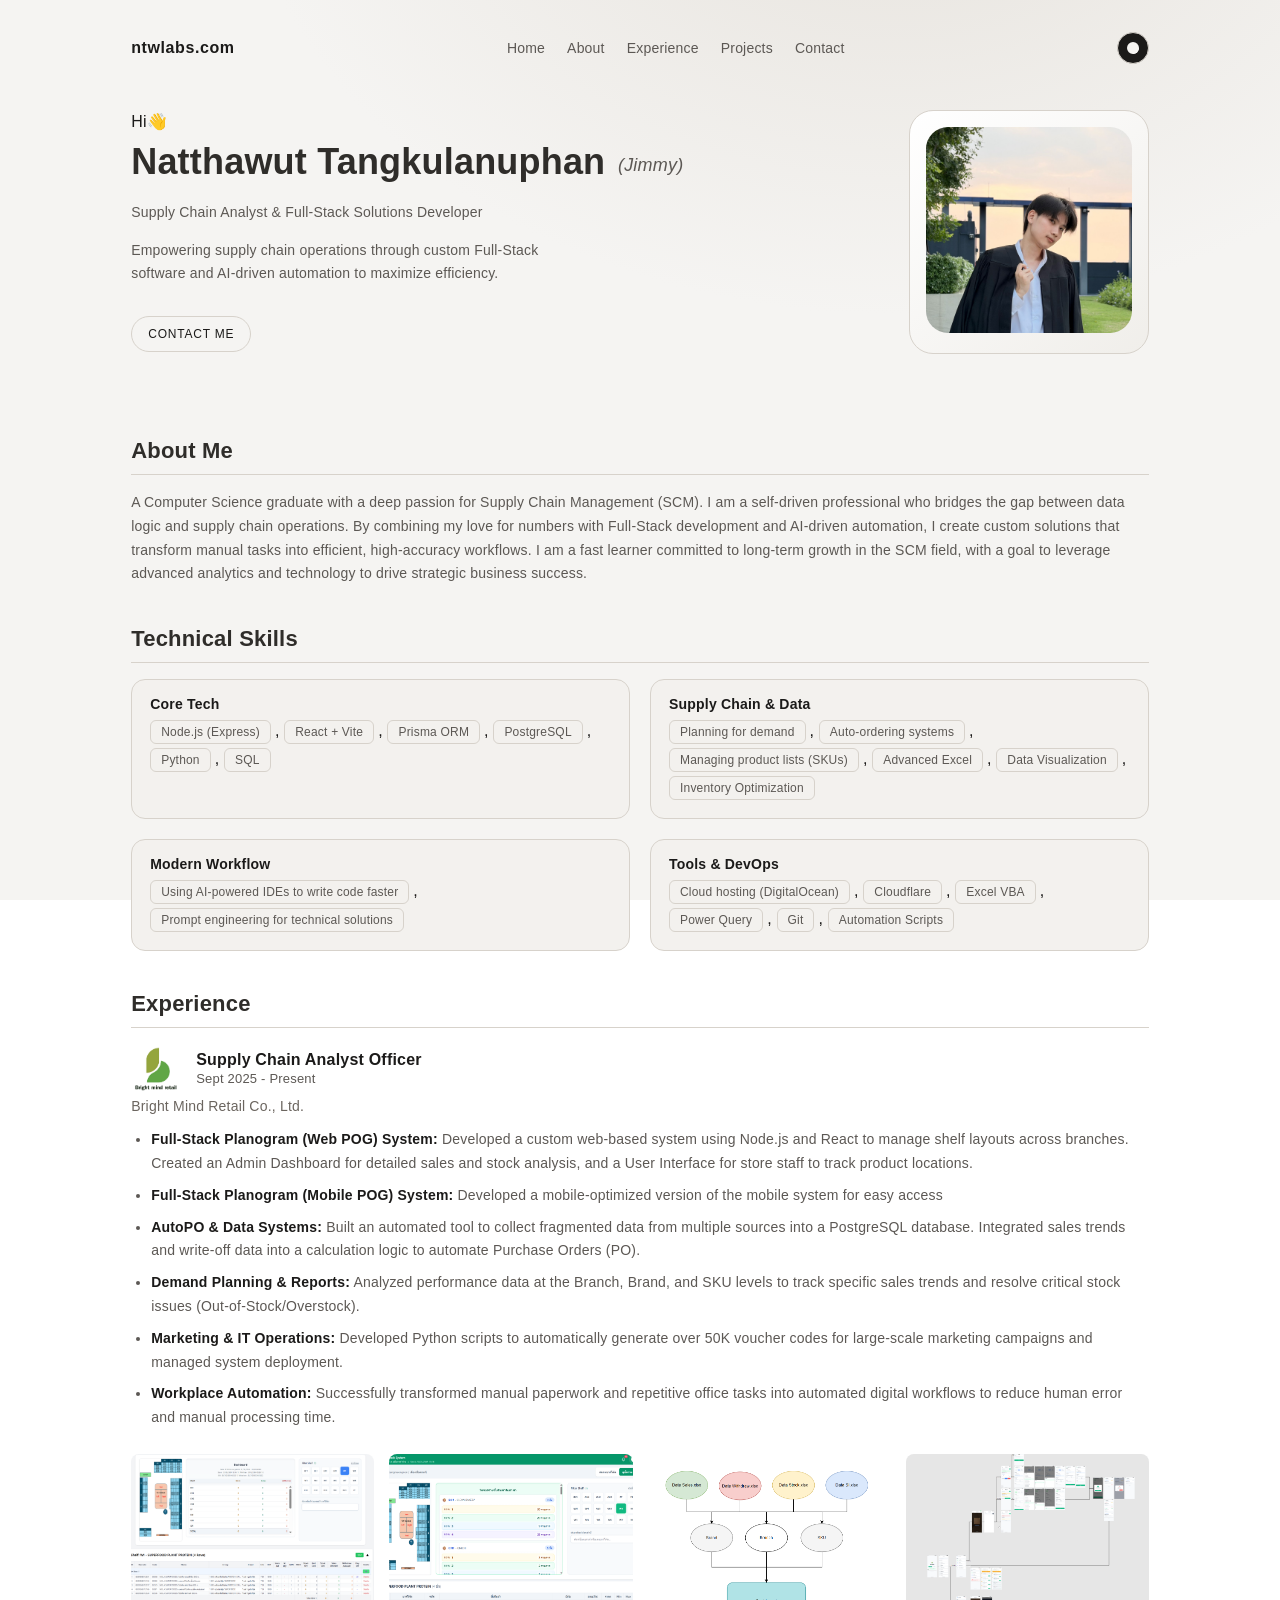
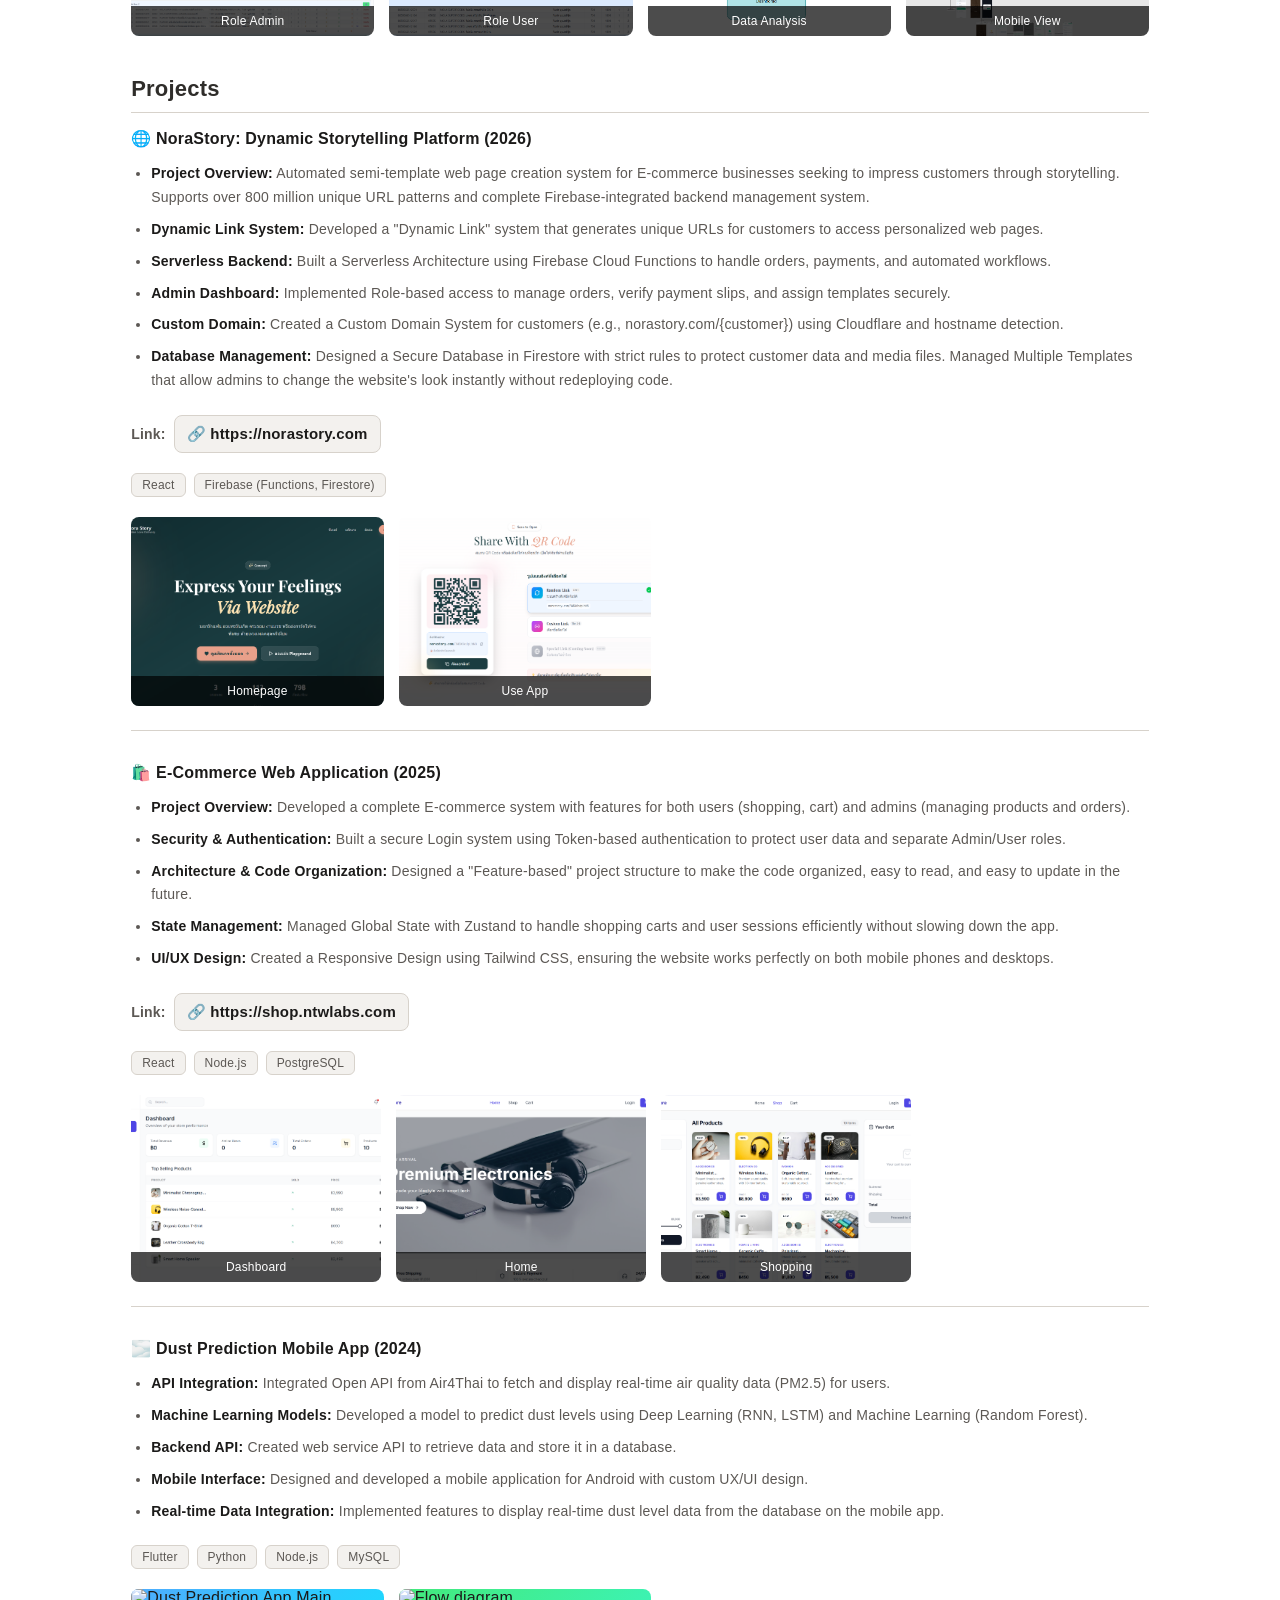
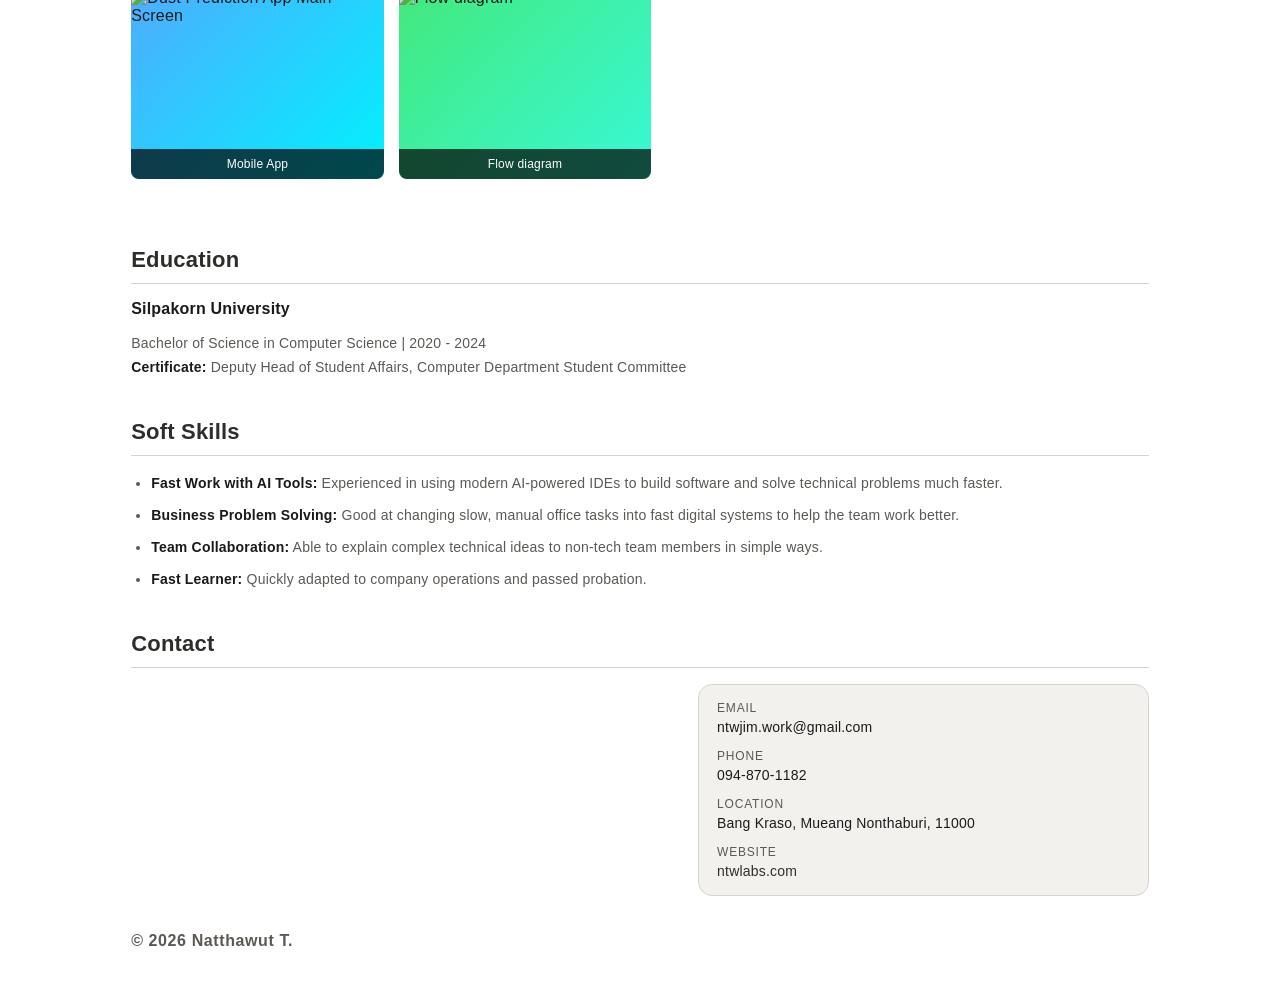
==== commit 32c5809e: "change page new" ====
--- a/index.html
+++ b/index.html
@@ -4,34 +4,22 @@
 <head>
   <meta charset="utf-8" />
   <meta name="viewport" content="width=device-width, initial-scale=1" />
-  <title class="en">Natthawut T. - Developer</title>
-  <title class="th">Natthawut T. - Developer</title>
+  <title>Natthawut T. - Developer</title>
   <link rel="stylesheet" href="dev-portfolio-03.css" />
 </head>
 
-<body data-theme="light" data-lang="en">
+<body data-theme="light">
   <div class="page">
     <nav class="nav">
       <div class="brand">ntwlabs.com</div>
-      <div class="nav-links en">
+      <div class="nav-links">
         <a href="#home">Home</a>
         <a href="#about">About</a>
         <a href="#experience">Experience</a>
         <a href="#projects">Projects</a>
         <a href="#contact">Contact</a>
       </div>
-      <div class="nav-links th">
-        <a href="#home">หน้าแรก</a>
-        <a href="#about">เกี่ยวกับ</a>
-        <a href="#experience">ประสบการณ์</a>
-        <a href="#projects">ผลงาน</a>
-        <a href="#contact">ติดต่อ</a>
-      </div>
       <div class="nav-icons">
-        <button class="lang-toggle" type="button" aria-label="Toggle language" title="Switch Language">
-          <span class="en">TH</span>
-          <span class="th">EN</span>
-        </button>
         <button class="theme-toggle" type="button" aria-label="Toggle theme">
           <svg viewBox="0 0 24 24" aria-hidden="true">
             <path d="M12 3a9 9 0 1 0 9 9h-9z" />
@@ -48,8 +36,8 @@
     </nav>
 
     <section class="hero" id="home">
-      <div class="en">
-        <div class="muted">Hi there 👋</div>
+      <div>
+        <div class="muted">Hi👋</div>
         <h2>Natthawut Tangkulanuphan</h2>
         <h6>(Jimmy)</h6>
         <p class="hero-subtitle">Supply Chain Analyst & Full-Stack Solutions Developer</p>
@@ -59,17 +47,6 @@
         </p>
         <a class="btn" href="#contact">Contact Me</a>
       </div>
-      <div class="th">
-        <div class="muted">สวัสดีครับ 👋</div>
-        <h2>ณัฐวุฒิ ตั้งกุลานุพันธ์</h2>
-        <h6>(จิมมี่)</h6>
-        <p class="hero-subtitle">นักวิเคราะห์ซัพพลายเชน & นักพัฒนาโซลูชัน Full-Stack</p>
-        <p>
-          เพิ่มประสิทธิภาพการทำงานด้านซัพพลายเชนด้วยซอฟต์แวร์ Full-Stack และระบบอัตโนมัติที่ขับเคลื่อนด้วยผู้ช่วย AI
-          เพื่อให้เกิดประสิทธิภาพสูงสุด
-        </p>
-        <a class="btn" href="#contact">ติดต่อฉัน</a>
-      </div>
       <div class="portrait-card">
         <img class="portrait" src="images/profile.jpg" alt="Natthawut (Jimmy) - Profile Picture"
           oncontextmenu="return false;" draggable="false" />
@@ -77,68 +54,48 @@
     </section>
 
     <section class="section" id="about">
-      <h2 class="section-title en">About Me</h2>
-      <h2 class="section-title th">เกี่ยวกับฉัน</h2>
-      <div class="divider"></div>
-      <p class="about-text en">
+      <h2 class="section-title">About Me</h2>
+      <div class="divider"></div>
+      <p class="about-text">
         A Computer Science graduate with a deep passion for Supply Chain Management (SCM). I am a self-driven
         professional who bridges the gap between data logic and supply chain operations. By combining my love for
         numbers with Full-Stack development and AI-driven automation, I create custom solutions that transform manual
         tasks into efficient, high-accuracy workflows. I am a fast learner committed to long-term growth in the SCM
         field, with a goal to leverage advanced analytics and technology to drive strategic business success.
       </p>
-      <p class="about-text th">
-        บัณฑิตสาขาวิทยาการคอมพิวเตอร์ที่มีความสนใจในการจัดการซัพพลายเชน (SCM)
-        ผมเป็นคนที่มีแรงผลักดันในตัวเองและสามารถเชื่อมช่องว่างระหว่างข้อมูลกับการปฏิบัติงานในซัพพลายเชน
-        ด้วยความชื่นชอบในตัวเลขผสมผสานกับการพัฒนา Full-Stack และระบบอัตโนมัติ
-        ผมสร้างโซลูชันที่ปรับแต่งได้เพื่อเปลี่ยนงานเอกสารที่ทำด้วยมือให้เป็นกระบวนการทำงานที่มีประสิทธิภาพและแม่นยำสูง
-        ผมเรียนรู้เร็วและมุ่งมั่นที่จะเติบโตในสายงาน SCM ในระยะยาว
-        โดยมีเป้าหมายที่จะใช้การวิเคราะห์ขั้นสูงและเทคโนโลยีเพื่อขับเคลื่อนความสำเร็จทางธุรกิจ
-      </p>
     </section>
 
     <section class="section" id="skills">
-      <h2 class="section-title en">Technical Skills</h2>
-      <h2 class="section-title th">ทักษะทางเทคนิค</h2>
+      <h2 class="section-title">Technical Skills</h2>
       <div class="divider"></div>
       <div class="skills">
         <div class="skill">
-          <h4 class="en">Core Tech</h4>
-          <h4 class="th">เทคโนโลยีหลัก</h4>
+          <h4>Core Tech</h4>
           <span>Node.js (Express)</span>, <span>React + Vite</span>, <span>Prisma ORM</span>, <span>PostgreSQL</span>,
           <span>Python</span>, <span>SQL</span>
         </div>
         <div class="skill">
-          <h4 class="en">Supply Chain & Data</h4>
-          <h4 class="th">ซัพพลายเชนและข้อมูล</h4>
-          <span class="en">Planning for demand</span><span class="th">การวางแผนอุปสงค์</span>,
-          <span class="en">Auto-ordering systems</span><span class="th">ระบบสั่งซื้ออัตโนมัติ</span>,
-          <span class="en">Managing product lists (SKUs)</span><span class="th">การจัดการรายการสินค้า (SKU)</span>,
-          <span class="en">Advanced Excel</span><span class="th">Excel ขั้นสูง</span>,
-          <span class="en">Data Visualization</span><span class="th">การนำเสนอภาพข้อมูล (Data Visualization)</span>,
-          <span class="en">Inventory Optimization</span><span class="th">การเพิ่มประสิทธิภาพสินค้าคงคลัง</span>
+          <h4>Supply Chain & Data</h4>
+          <span>Planning for demand</span>, <span>Auto-ordering systems</span>, <span>Managing product lists
+            (SKUs)</span>, <span>Advanced Excel</span>,
+          <span>Data Visualization</span>, <span>Inventory Optimization</span>
         </div>
         <div class="skill">
-          <h4 class="en">Modern Workflow</h4>
-          <h4 class="th">กระบวนการทำงานสมัยใหม่</h4>
-          <span class="en">Using AI-powered IDEs to write code faster</span><span class="th">ใช้ IDE ที่มี AI
-            ช่วยเขียนโค้ดได้เร็วขึ้น</span>,
-          <span class="en">Prompt engineering for technical solutions</span><span class="th">การเขียน Prompt
-            สำหรับแก้ปัญหาทางเทคนิค</span>
+          <h4>Modern Workflow</h4>
+          <span>Using AI-powered IDEs to write code faster</span>, <span>Prompt engineering for technical
+            solutions</span>
         </div>
         <div class="skill">
-          <h4 class="en">Tools & DevOps</h4>
-          <h4 class="th">เครื่องมือ & DevOps</h4>
-          <span>Cloud hosting (DigitalOcean)</span>, <span>Cloudflare</span>, <span>Excel VBA</span>,
-          <span>Power Query</span>, <span>Git</span>,
-          <span class="en">Automation Scripts</span><span class="th">Automation</span>
+          <h4>Tools & DevOps</h4>
+          <span>Cloud hosting (DigitalOcean)</span>, <span>Cloudflare</span>, <span>Excel VBA</span>, <span>Power
+            Query</span>,
+          <span>Git</span>, <span>Automation Scripts</span>
         </div>
       </div>
     </section>
 
     <section class="section" id="experience">
-      <h2 class="section-title en">Experience</h2>
-      <h2 class="section-title th">ประสบการณ์ทำงาน</h2>
+      <h2 class="section-title">Experience</h2>
       <div class="divider"></div>
       <div class="experience-item">
         <div class="exp-header">
@@ -146,17 +103,14 @@
             <img src="images/baimiang-logo.png" alt="Bright Mind Retail Logo"
               style="width: 50px; height: 50px; object-fit: contain; border-radius: 8px;" />
             <div>
-              <h3 style="margin: 0;" class="en">Supply Chain Analyst Officer</h3>
-              <h3 style="margin: 0;" class="th">เจ้าหน้าที่วิเคราะห์ซัพพลายเชน</h3>
-              <span class="exp-date en">Sept 2025 - Present</span>
-              <span class="exp-date th">ก.ย. 2025 - ปัจจุบัน</span>
+              <h3 style="margin: 0;">Supply Chain Analyst Officer</h3>
+              <span class="exp-date">Sept 2025 - Present</span>
             </div>
           </div>
 
         </div>
-        <p class="exp-company en" style="font-weight: bold; margin-top: 12px;">Bright Mind Retail Co., Ltd.</p>
-        <p class="exp-company th" style="font-weight: bold; margin-top: 12px;">บริษัท ไบร์ทมายด์ รีเทล จำกัด</p>
-        <ul class="about-text en"
+        <p class="exp-company">Bright Mind Retail Co., Ltd.</p>
+        <ul class="about-text"
           style="padding-left: 20px; list-style-type: disc; display: flex; flex-direction: column; gap: 8px;">
           <li><strong>Full-Stack Planogram (Web POG) System:</strong> Developed a custom web-based system using Node.js
             and
@@ -174,56 +128,35 @@
           <li><strong>Workplace Automation:</strong> Successfully transformed manual paperwork and repetitive office
             tasks into automated digital workflows to reduce human error and manual processing time.</li>
         </ul>
-        <ul class="about-text th"
-          style="padding-left: 20px; list-style-type: disc; display: flex; flex-direction: column; gap: 8px;">
-          <li><strong>ระบบพาโนแกรม (Web POG) Full-Stack:</strong> พัฒนาระบบจัดการแผนผังชั้นวางสินค้าบนเว็บแบบ Custom
-            ด้วย Node.js และ React สำหรับทุกสาขา สร้างหน้า Admin Dashboard สำหรับวิเคราะห์ยอดขายและสต็อก
-            และหน้าจอสำหรับพนักงานหน้าร้านเพื่อติดตามตำแหน่งสินค้า</li>
-          <li><strong>ระบบพาโนแกรม (Mobile POG) Full-Stack:</strong>
-            พัฒนาระบบเวอร์ชันที่ปรับให้เหมาะสมกับมือถือเพื่อให้ใช้งานได้สะดวกยิ่งขึ้น</li>
-          <li><strong>ระบบ AutoPO และจัดการข้อมูล:</strong>
-            สร้างเครื่องมืออัตโนมัติเพื่อรวบรวมข้อมูลที่กระจัดกระจายจากหลายแหล่งเข้าสู่ฐานข้อมูลฐานข้อมูลกลางไว้ในแหล่งเดียว
-            นำแนวโน้มยอดขายและข้อมูลการตัดจำหน่ายมาคำนวณเพื่อสร้างใบสั่งซื้อ (PO) แบบอัตโนมัติ</li>
-          <li><strong>การวางแผนอุปสงค์ & รายงาน:</strong> วิเคราะห์ข้อมูลประสิทธิภาพระดับสาขา แบรนด์ และ SKU
-            เพื่อติดตามแนวโน้มยอดขายและแก้ปัญหาสต็อกที่สำคัญ (สินค้าขาด/สินค้าล้น)</li>
-          <li><strong>ปฏิบัติการด้านการตลาดและ IT:</strong> พัฒนาสคริปต์ Python เพื่อสร้างรหัสคูปองกว่า 50,000
-            รหัสอัตโนมัติสำหรับแคมเปญการตลาดขนาดใหญ่ และจัดการการทำงานของระบบ</li>
-          <li><strong>ระบบอัตโนมัติในที่ทำงาน:</strong> เปลี่ยนงานเอกสารที่ซ้ำซากและงานออฟฟิศให้เป็นระบบดิจิทัลอัตโนมัติ
-            เพื่อลดความผิดพลาดและเวลาที่ใช้ในการประมวลผล</li>
-        </ul>
-      </div>
-      <div style="display: flex; gap: 15px; margin-top: 20px; flex-wrap: wrap;">
-        <div
-          style="position: relative; width: calc(25% - 12px); aspect-ratio: 4/3; border-radius: 8px; overflow: hidden;">
-          <img src="images/pog-admin.png" alt="POG Role Admin"
-            style="width: 100%; height: 100%; object-fit: cover; background: linear-gradient(135deg, #667eea 0%, #764ba2 100%);" />
+      </div>
+      <div class="work-grid grid-4" style="margin-top: 20px;">
+        <div style="position: relative; width: 100%; aspect-ratio: 4/3; border-radius: 8px; overflow: hidden;">
+          <img src="images/pog-admin.png" alt="POG Role Admin" class="work-thumb-img"
+            style="background: linear-gradient(135deg, #667eea 0%, #764ba2 100%);" />
           <div
             style="position: absolute; bottom: 0; left: 0; right: 0; background: rgba(0,0,0,0.7); color: white; padding: 8px; text-align: center; font-size: 12px;">
             Role Admin
           </div>
         </div>
-        <div
-          style="position: relative; width: calc(25% - 12px); aspect-ratio: 4/3; border-radius: 8px; overflow: hidden;">
-          <img src="images/pog-user.png" alt="POG Role User"
-            style="width: 100%; height: 100%; object-fit: cover; background: linear-gradient(135deg, #f093fb 0%, #f5576c 100%);" />
+        <div style="position: relative; width: 100%; aspect-ratio: 4/3; border-radius: 8px; overflow: hidden;">
+          <img src="images/pog-user.png" alt="POG Role User" class="work-thumb-img"
+            style="background: linear-gradient(135deg, #f093fb 0%, #f5576c 100%);" />
           <div
             style="position: absolute; bottom: 0; left: 0; right: 0; background: rgba(0,0,0,0.7); color: white; padding: 8px; text-align: center; font-size: 12px;">
             Role User
           </div>
         </div>
-        <div
-          style="position: relative; width: calc(25% - 12px); aspect-ratio: 4/3; border-radius: 8px; overflow: hidden;">
-          <img src="images/pog-stock.png" alt="POG Data Analysis"
-            style="width: 100%; height: 100%; object-fit: cover; background: linear-gradient(135deg, #4facfe 0%, #00f2fe 100%);" />
+        <div style="position: relative; width: 100%; aspect-ratio: 4/3; border-radius: 8px; overflow: hidden;">
+          <img src="images/pog-stock.png" alt="POG Data Analysis" class="work-thumb-img"
+            style="background: linear-gradient(135deg, #4facfe 0%, #00f2fe 100%);" />
           <div
             style="position: absolute; bottom: 0; left: 0; right: 0; background: rgba(0,0,0,0.7); color: white; padding: 8px; text-align: center; font-size: 12px;">
             Data Analysis
           </div>
         </div>
-        <div
-          style="position: relative; width: calc(25% - 12px); aspect-ratio: 4/3; border-radius: 8px; overflow: hidden;">
-          <img src="images/pog-mobile.png" alt="POG Mobile View"
-            style="width: 100%; height: 100%; object-fit: cover; background: linear-gradient(135deg, #43e97b 0%, #38f9d7 100%);" />
+        <div style="position: relative; width: 100%; aspect-ratio: 4/3; border-radius: 8px; overflow: hidden;">
+          <img src="images/pog-mobile.png" alt="POG Mobile View" class="work-thumb-img"
+            style="background: linear-gradient(135deg, #43e97b 0%, #38f9d7 100%);" />
           <div
             style="position: absolute; bottom: 0; left: 0; right: 0; background: rgba(0,0,0,0.7); color: white; padding: 8px; text-align: center; font-size: 12px;">
             Mobile View
@@ -233,14 +166,12 @@
     </section>
 
     <section class="section" id="projects">
-      <h2 class="section-title en">Projects</h2>
-      <h2 class="section-title th">ผลงาน (Projects)</h2>
+      <h2 class="section-title">Projects</h2>
       <div class="divider"></div>
       <div class="project-item">
-        <h3 class="project-title en">🌐 NoraStory: Dynamic Storytelling Platform (2026)</h3>
-        <h3 class="project-title th">🌐 NoraStory: แพลตฟอร์มเล่าเรื่องแบบไดนามิก (2026)</h3>
-
-        <ul class="about-text en"
+        <h3 class="project-title">🌐 NoraStory: Dynamic Storytelling Platform (2026)</h3>
+
+        <ul class="about-text"
           style="padding-left: 20px; list-style-type: disc; display: flex; flex-direction: column; gap: 8px;">
           <li><strong>Project Overview:</strong> Automated semi-template web page creation system for E-commerce
             businesses seeking to impress customers through storytelling. Supports over 800 million unique URL patterns
@@ -251,77 +182,50 @@
             handle orders, payments, and automated workflows.</li>
           <li><strong>Admin Dashboard:</strong> Implemented Role-based access to manage orders, verify payment slips,
             and assign templates securely.</li>
-          <li><strong>Custom Domain:</strong> Created a Custom Domain System for customers
-            using hostname detection.</li>
+          <li><strong>Custom Domain:</strong> Created a Custom Domain System for customers (e.g.,
+            norastory.com/{customer})
+            using Cloudflare and hostname detection.</li>
           <li><strong>Database Management:</strong> Designed a Secure Database in Firestore with strict rules to protect
             customer data and media files. Managed Multiple Templates that allow admins to change the website's look
             instantly without redeploying code.</li>
         </ul>
-        <ul class="about-text th"
-          style="padding-left: 20px; list-style-type: disc; display: flex; flex-direction: column; gap: 8px;">
-          <li><strong>ภาพรวมโครงการ:</strong> ระบบสร้างหน้าเว็บกึ่งสำเร็จรูปอัตโนมัติสำหรับธุรกิจ E-commerce
-            ที่ต้องการสร้างความประทับใจให้ลูกค้าผ่านการเล่าเรื่องคนหนึ่งสู่อีกคนหนึ่ง รองรับรูปแบบ URL ที่ไม่ซ้ำกันกว่า
-            800 ล้านรูปแบบ
-            พร้อมระบบจัดการหลังบ้านที่เชื่อมต่อกับ Firebase อย่างสมบูรณ์</li>
-          <li><strong>ระบบลิงก์ไดนามิก:</strong> พัฒนาระบบ "Dynamic Link" ที่สร้าง URL
-            เฉพาะสำหรับลูกค้าเพื่อเข้าถึงหน้าเว็บส่วนตัว</li>
-          <li><strong>Serverless Backend:</strong> สร้างสถาปัตยกรรมไร้เซิร์ฟเวอร์ด้วย Firebase Cloud Functions
-            เพื่อจัดการคำสั่งซื้อ การชำระเงิน และเวิร์กโฟลว์อัตโนมัติ</li>
-          <li><strong>Admin Dashboard:</strong> จัดการสิทธิ์การเข้าถึงตามบทบาทเพื่อดูแลคำสั่งซื้อ ตรวจสอบสลิปโอนเงิน
-            และกำหนดเทมเพลตอย่างปลอดภัย</li>
-          <li><strong>โดเมนที่กำหนดเอง:</strong> สร้างระบบ Custom Domain สำหรับลูกค้า (เช่น norastory.com/{customer})
-            โดยใช้การเข้าถึงแบบระบุ path ของลูกค้า</li>
-          <li><strong>การจัดการฐานข้อมูล:</strong> ออกแบบฐานข้อมูลที่ปลอดภัยในระบบ
-            พร้อมกฎระเบียบที่เข้มงวดเพื่อปกป้องข้อมูลลูกค้า
-            มีระบบจัดการเทมเพลตที่อนุญาตให้แอดมินเปลี่ยนรูปแบบเว็บได้ทันทีโดยไม่ต้อง Deploy โค้ดใหม่</li>
-        </ul>
-
-        <p class="project-desc en" style="margin-top: 5px;">
+
+
+
+        <p class="project-desc" style="margin-top: 15px; margin-bottom: 20px;">
           <strong>Link:</strong> <a href="https://norastory.com" target="_blank"
-            class="prominent-link">https://norastory.com</a>
+            style="color: var(--text); font-weight: 800; font-size: 15px; background: var(--chip); border: 1px solid var(--line); padding: 6px 12px; border-radius: 8px; text-decoration: none; display: inline-flex; align-items: center; gap: 6px; margin-left: 4px; transition: all 0.2s;">🔗 https://norastory.com</a>
         </p>
-        <p class="project-desc th" style="margin-top: 5px;">
-          <strong>ลิงก์:</strong> <a href="https://norastory.com" target="_blank"
-            class="prominent-link">https://norastory.com</a>
-        </p>
+
 
         <div class="project-tech">
           <span class="tag">React</span>
           <span class="tag">Firebase (Functions, Firestore)</span>
         </div>
-        <div class="work-grid">
+        <div class="work-grid grid-2" style="margin-top: 20px;">
           <div style="position: relative; width: 100%; aspect-ratio: 4/3; border-radius: 8px; overflow: hidden;">
             <img class="work-thumb-img" src="images/nora-home.png" alt="Homepage" oncontextmenu="return false;"
               draggable="false" style="background: linear-gradient(135deg, #667eea 0%, #764ba2 100%);" />
-            <div class="en"
+            <div
               style="position: absolute; bottom: 0; left: 0; right: 0; background: rgba(0,0,0,0.7); color: white; padding: 8px; text-align: center; font-size: 12px;">
               Homepage
             </div>
-            <div class="th"
-              style="position: absolute; bottom: 0; left: 0; right: 0; background: rgba(0,0,0,0.7); color: white; padding: 8px; text-align: center; font-size: 12px;">
-              หน้าแรก
-            </div>
           </div>
           <div style="position: relative; width: 100%; aspect-ratio: 4/3; border-radius: 8px; overflow: hidden;">
             <img class="work-thumb-img" src="images/nora-scan.png" alt="Use App" oncontextmenu="return false;"
               draggable="false" style="background: linear-gradient(135deg, #f093fb 0%, #f5576c 100%);" />
-            <div class="en"
+            <div
               style="position: absolute; bottom: 0; left: 0; right: 0; background: rgba(0,0,0,0.7); color: white; padding: 8px; text-align: center; font-size: 12px;">
               Use App
             </div>
-            <div class="th"
-              style="position: absolute; bottom: 0; left: 0; right: 0; background: rgba(0,0,0,0.7); color: white; padding: 8px; text-align: center; font-size: 12px;">
-              หน้าการใช้งาน
-            </div>
           </div>
         </div>
       </div>
 
       <div class="project-item">
-        <h3 class="project-title en">🛍️ E-Commerce Web Application (2025)</h3>
-        <h3 class="project-title th">🛍️ เว็บแอปพลิเคชัน E-Commerce (2025)</h3>
-
-        <ul class="about-text en"
+        <h3 class="project-title">🛍️ E-Commerce Web Application (2025)</h3>
+
+        <ul class="about-text"
           style="padding-left: 20px; list-style-type: disc; display: flex; flex-direction: column; gap: 8px;">
           <li><strong>Project Overview:</strong> Developed a complete E-commerce system with features for both users
             (shopping, cart) and admins (managing products and orders).</li>
@@ -334,80 +238,50 @@
           <li><strong>UI/UX Design:</strong> Created a Responsive Design using Tailwind CSS, ensuring the website works
             perfectly on both mobile phones and desktops.</li>
         </ul>
-        <ul class="about-text th"
-          style="padding-left: 20px; list-style-type: disc; display: flex; flex-direction: column; gap: 8px;">
-          <li><strong>ภาพรวมโครงการ:</strong> พัฒนาระบบ E-commerce แบบครบวงจรที่มีฟีเจอร์สำหรับทั้งผู้ใช้ทั่วไป
-            (การเลือกซื้อ, ตะกร้าสินค้า) และผู้ดูแลระบบ (การจัดการสินค้าและคำสั่งซื้อ)</li>
-          <li><strong>ความปลอดภัยและการยืนยันตัวตน:</strong> สร้างระบบล็อกอินที่ปลอดภัยด้วยการยืนยันตัวตนแบบ Token
-            เพื่อปกป้องข้อมูลผู้ใช้และแยกสิทธิ์ระหว่าง Admin/User</li>
-          <li><strong>สถาปัตยกรรมและโครงสร้างโค้ด:</strong> ออกแบบโครงสร้างโปรเจกต์แบบ "Feature-based"
-            เพื่อให้โค้ดเป็นระเบียบ อ่านง่าย และง่ายต่อการอัปเดตในอนาคต</li>
-          <li><strong>การจัดการ State:</strong> จัดการ Global State ด้วย Zustand
-            เพื่อรองรับตะกร้าสินค้าและเซสชันของผู้ใช้ได้อย่างมีประสิทธิภาพโดยไม่ทำให้แอปล่าช้า</li>
-          <li><strong>การออกแบบ UI/UX:</strong> สร้างดีไซน์ที่รองรับทุกขนาดหน้าจอ (Responsive Design) ด้วย Tailwind CSS
-            ทำให้เว็บไซต์แสดงผลได้สมบูรณ์แบบทั้งบนมือถือและเดสก์ท็อป</li>
-        </ul>
-
-        <p class="project-desc en" style="margin-top: 5px;">
+
+        <p class="project-desc" style="margin-top: 15px; margin-bottom: 20px;">
           <strong>Link:</strong> <a href="https://shop.ntwlabs.com" target="_blank"
-            class="prominent-link">https://shop.ntwlabs.com</a>
-        </p>
-        <p class="project-desc th" style="margin-top: 5px;">
-          <strong>ลิงก์:</strong> <a href="https://shop.ntwlabs.com" target="_blank"
-            class="prominent-link">https://shop.ntwlabs.com</a>
+            style="color: var(--text); font-weight: 800; font-size: 15px; background: var(--chip); border: 1px solid var(--line); padding: 6px 12px; border-radius: 8px; text-decoration: none; display: inline-flex; align-items: center; gap: 6px; margin-left: 4px; transition: all 0.2s;">🔗 https://shop.ntwlabs.com</a>
         </p>
         <div class="project-tech">
           <span class="tag">React</span>
           <span class="tag">Node.js</span>
           <span class="tag">PostgreSQL</span>
         </div>
-        <div class="work-grid" style="grid-template-columns: repeat(3, 1fr); max-width: 800px;">
-          <div style="position: relative; width: 100%; aspect-ratio: 4/3; border-radius: 8px; overflow: hidden;">
-            <img class="work-thumb-img" src="images/ecommerce-dashboard.png" alt="E-Commerce Homepage"
-              oncontextmenu="return false;" draggable="false"
-              style="background: linear-gradient(135deg, #667eea 0%, #764ba2 100%);" />
-            <div class="en"
-              style="position: absolute; bottom: 0; left: 0; right: 0; background: rgba(0,0,0,0.7); color: white; padding: 8px; text-align: center; font-size: 12px;">
-              Dashboard
-            </div>
-            <div class="th"
-              style="position: absolute; bottom: 0; left: 0; right: 0; background: rgba(0,0,0,0.7); color: white; padding: 8px; text-align: center; font-size: 12px;">
-              Dashboard
-            </div>
-          </div>
-          <div style="position: relative; width: 100%; aspect-ratio: 4/3; border-radius: 8px; overflow: hidden;">
-            <img class="work-thumb-img" src="images/ecommerce-home.png" alt="E-Commerce Home"
-              oncontextmenu="return false;" draggable="false"
-              style="background: linear-gradient(135deg, #f093fb 0%, #f5576c 100%);" />
-            <div class="en"
-              style="position: absolute; bottom: 0; left: 0; right: 0; background: rgba(0,0,0,0.7); color: white; padding: 8px; text-align: center; font-size: 12px;">
-              Home
-            </div>
-            <div class="th"
-              style="position: absolute; bottom: 0; left: 0; right: 0; background: rgba(0,0,0,0.7); color: white; padding: 8px; text-align: center; font-size: 12px;">
-              หน้าแรก
-            </div>
-          </div>
-          <div style="position: relative; width: 100%; aspect-ratio: 4/3; border-radius: 8px; overflow: hidden;">
-            <img class="work-thumb-img" src="images/ecommerce-shop.png" alt="E-Commerce Shopping"
-              oncontextmenu="return false;" draggable="false"
-              style="background: linear-gradient(135deg, #f093fb 0%, #f5576c 100%);" />
-            <div class="en"
-              style="position: absolute; bottom: 0; left: 0; right: 0; background: rgba(0,0,0,0.7); color: white; padding: 8px; text-align: center; font-size: 12px;">
-              Shopping
-            </div>
-            <div class="th"
-              style="position: absolute; bottom: 0; left: 0; right: 0; background: rgba(0,0,0,0.7); color: white; padding: 8px; text-align: center; font-size: 12px;">
-              หน้าร้านค้า
-            </div>
-          </div>
-        </div>
+      <div class="work-grid grid-3" style="margin-top: 20px;">
+        <div style="position: relative; width: 100%; aspect-ratio: 4/3; border-radius: 8px; overflow: hidden;">
+          <img class="work-thumb-img" src="images/ecommerce-dashboard.png" alt="E-Commerce Homepage"
+            oncontextmenu="return false;" draggable="false"
+            style="background: linear-gradient(135deg, #667eea 0%, #764ba2 100%);" />
+          <div
+            style="position: absolute; bottom: 0; left: 0; right: 0; background: rgba(0,0,0,0.7); color: white; padding: 8px; text-align: center; font-size: 12px;">
+            Dashboard
+          </div>
+        </div>
+        <div style="position: relative; width: 100%; aspect-ratio: 4/3; border-radius: 8px; overflow: hidden;">
+          <img class="work-thumb-img" src="images/ecommerce-home.png" alt="E-Commerce Home"
+            oncontextmenu="return false;" draggable="false"
+            style="background: linear-gradient(135deg, #f093fb 0%, #f5576c 100%);" />
+          <div
+            style="position: absolute; bottom: 0; left: 0; right: 0; background: rgba(0,0,0,0.7); color: white; padding: 8px; text-align: center; font-size: 12px;">
+            Home
+          </div>
+        </div>
+        <div style="position: relative; width: 100%; aspect-ratio: 4/3; border-radius: 8px; overflow: hidden;">
+          <img class="work-thumb-img" src="images/ecommerce-shop.png" alt="E-Commerce Shopping"
+            oncontextmenu="return false;" draggable="false"
+            style="background: linear-gradient(135deg, #f093fb 0%, #f5576c 100%);" />
+          <div
+            style="position: absolute; bottom: 0; left: 0; right: 0; background: rgba(0,0,0,0.7); color: white; padding: 8px; text-align: center; font-size: 12px;">
+            Shopping
+          </div>
+        </div>
+      </div>
       </div>
 
       <div class="project-item">
-        <h3 class="project-title en">🌫️ Dust Prediction Mobile App (2024)</h3>
-        <h3 class="project-title th">🌫️ แอปพลิเคชันทำนายระดับฝุ่น (2024)</h3>
-        <ul class="about-text en"
+        <h3 class="project-title">🌫️ Dust Prediction Mobile App (2024)</h3>
+        <ul class="about-text"
           style="padding-left: 20px; list-style-type: disc; display: flex; flex-direction: column; gap: 8px;">
           <li><strong>API Integration:</strong> Integrated Open API from Air4Thai to fetch and display real-time air
             quality data (PM2.5) for users.</li>
@@ -419,77 +293,54 @@
           <li><strong>Real-time Data Integration:</strong> Implemented features to display real-time dust level data
             from the database on the mobile app.</li>
         </ul>
-        <ul class="about-text th"
-          style="padding-left: 20px; list-style-type: disc; display: flex; flex-direction: column; gap: 8px;">
-          <li><strong>การเชื่อมต่อ API:</strong> เชื่อมต่อ Open API จาก Air4Thai เพื่อดึงข้อมูลและแสดงคุณภาพอากาศ
-            (PM2.5) แบบเรียลไทม์ให้ผู้ใช้</li>
-          <li><strong>โมเดล Machine Learning:</strong> พัฒนาโมเดลเพื่อทำนายระดับฝุ่นโดยใช้ Deep Learning (RNN, LSTM) และ
-            Machine Learning (Random Forest)</li>
-          <li><strong>Backend API:</strong> สร้าง Web Service API เพื่อดึงข้อมูลและจัดเก็บในฐานข้อมูล</li>
-          <li><strong>หน้าต่างใช้งานบนมือถือ:</strong> ออกแบบและพัฒนาแอปพลิเคชันสำหรับ Android ด้วยดีไซน์ UX/UI
-            ที่ออกแบบมาเฉพาะ</li>
-          <li><strong>การบูรณาการข้อมูลแบบเรียลไทม์:</strong>
-            พัฒนาฟีเจอร์สำหรับแสดงข้อมูลระดับฝุ่นจากฐานข้อมูลแบบเรียลไทม์บนมือถือ</li>
-        </ul>
+        <!-- <p class="project-desc" style="margin-top: 5px;">
+          <strong>Link:</strong> <a href="https://com" target="_blank"
+            style="color: inherit; font-weight: bold;">https://com</a>
+        </p> -->
         <div class="project-tech">
           <span class="tag">Flutter</span>
           <span class="tag">Python</span>
           <span class="tag">Node.js</span>
           <span class="tag">MySQL</span>
         </div>
-        <div class="work-grid">
+        <div class="work-grid grid-2" style="margin-top: 20px;">
           <div style="position: relative; width: 100%; aspect-ratio: 4/3; border-radius: 8px; overflow: hidden;">
             <img class="work-thumb-img" src="images/dust-app-main.png" alt="Dust Prediction App Main Screen"
               oncontextmenu="return false;" draggable="false"
               style="background: linear-gradient(135deg, #4facfe 0%, #00f2fe 100%);" />
-            <div class="en"
+            <div
               style="position: absolute; bottom: 0; left: 0; right: 0; background: rgba(0,0,0,0.7); color: white; padding: 8px; text-align: center; font-size: 12px;">
               Mobile App
             </div>
-            <div class="th"
-              style="position: absolute; bottom: 0; left: 0; right: 0; background: rgba(0,0,0,0.7); color: white; padding: 8px; text-align: center; font-size: 12px;">
-              แอปมือถือ
-            </div>
           </div>
           <div style="position: relative; width: 100%; aspect-ratio: 4/3; border-radius: 8px; overflow: hidden;">
             <img class="work-thumb-img" src="images/dust-app-api.png" alt="Flow diagram" oncontextmenu="return false;"
               draggable="false" style="background: linear-gradient(135deg, #43e97b 0%, #38f9d7 100%);" />
-            <div class="en"
+            <div
               style="position: absolute; bottom: 0; left: 0; right: 0; background: rgba(0,0,0,0.7); color: white; padding: 8px; text-align: center; font-size: 12px;">
               Flow diagram
             </div>
-            <div class="th"
-              style="position: absolute; bottom: 0; left: 0; right: 0; background: rgba(0,0,0,0.7); color: white; padding: 8px; text-align: center; font-size: 12px;">
-              แผนภาพการทำงาน
-            </div>
           </div>
         </div>
       </div>
     </section>
 
     <section class="section" id="education">
-      <h2 class="section-title en">Education</h2>
-      <h2 class="section-title th">การศึกษา</h2>
+      <h2 class="section-title">Education</h2>
       <div class="divider"></div>
       <div class="edu-item">
-        <h3 class="en">Silpakorn University</h3>
-        <h3 class="th">มหาวิทยาลัยศิลปากร</h3>
-        <p class="about-text en">
+        <h3>Silpakorn University</h3>
+        <p class="about-text">
           Bachelor of Science in Computer Science | 2020 - 2024<br>
           <strong>Certificate:</strong> Deputy Head of Student Affairs, Computer Department Student Committee
         </p>
-        <p class="about-text th">
-          วิทยาศาสตรบัณฑิต สาขาวิทยาการคอมพิวเตอร์ | 2020 - 2024<br>
-          <strong>ประกาศนียบัตร:</strong> รองประธานฝ่ายกิจการนักศึกษา คณะกรรมการนักศึกษาภาควิชาคอมพิวเตอร์
-        </p>
       </div>
     </section>
 
     <section class="section" id="soft-skills">
-      <h2 class="section-title en">Soft Skills</h2>
-      <h2 class="section-title th">ทักษะด้านอารมณ์และสังคม (Soft Skills)</h2>
-      <div class="divider"></div>
-      <ul class="about-text en"
+      <h2 class="section-title">Soft Skills</h2>
+      <div class="divider"></div>
+      <ul class="about-text"
         style="padding-left: 20px; list-style-type: disc; display: flex; flex-direction: column; gap: 8px;">
         <li><strong>Fast Work with AI Tools:</strong> Experienced in using modern AI-powered IDEs to build software and
           solve technical problems much faster.</li>
@@ -499,57 +350,38 @@
           simple ways.</li>
         <li><strong>Fast Learner:</strong> Quickly adapted to company operations and passed probation.</li>
       </ul>
-      <ul class="about-text th"
-        style="padding-left: 20px; list-style-type: disc; display: flex; flex-direction: column; gap: 8px;">
-        <li><strong>การทำงานอย่างรวดเร็วด้วยผู้ช่วย AI:</strong> มีประสบการณ์ในการใช้ IDE ที่ขับเคลื่อนด้วย AI
-          สมัยใหม่เพื่อสร้างซอฟต์แวร์และแก้ปัญหาทางเทคนิคได้รวดเร็วยิ่งขึ้น</li>
-        <li><strong>การแก้ปัญหาทางธุรกิจ:</strong> ถนัดในการเปลี่ยนงานออฟฟิศที่ต้องทำด้วยมือแบบช้าๆ
-          ให้กลายเป็นระบบดิจิทัลที่รวดเร็วเพื่อช่วยให้ทีมทำงานได้ดียิ่งขึ้น</li>
-        <li><strong>การทำงานร่วมกับทีม:</strong>
-          สามารถอธิบายแนวคิดทางเทคนิคที่ซับซ้อนให้เพื่อนร่วมทีมที่ไม่ใช่สายเทคนิคเข้าใจได้ง่าย</li>
-        <li><strong>เรียนรู้รวดเร็ว:</strong>
-          ปรับตัวเข้ากับระบบการทำงานของบริษัทได้อย่างรวดเร็วและผ่านการประเมินผลทดลองงานได้อย่างฉลุย</li>
-      </ul>
     </section>
 
     <section class="section" id="contact">
-      <h2 class="section-title en">Contact</h2>
-      <h2 class="section-title th">ช่องทางการติดต่อ</h2>
+      <h2 class="section-title">Contact</h2>
       <div class="divider"></div>
       <div class="contact-grid">
         <p class="contact-note">
-
+        
         </p>
         <div class="contact-card">
           <div class="contact-item">
-            <span class="contact-label en">Email</span>
-            <span class="contact-label th">อีเมล</span>
+            <span class="contact-label">Email</span>
             <span class="contact-value">ntwjim.work@gmail.com</span>
           </div>
           <div class="contact-item">
-            <span class="contact-label en">Phone</span>
-            <span class="contact-label th">เบอร์โทรศัพท์</span>
+            <span class="contact-label">Phone</span>
             <span class="contact-value">094-870-1182</span>
           </div>
           <div class="contact-item">
-            <span class="contact-label en">Location</span>
-            <span class="contact-label th">ที่อยู่</span>
-            <span class="contact-value en">Bang Kraso, Mueang Nonthaburi, 11000</span>
-            <span class="contact-value th">บางกระสอ, เมืองนนทบุรี, 11000</span>
+            <span class="contact-label">Location</span>
+            <span class="contact-value">Bang Kraso, Mueang Nonthaburi, 11000</span>
           </div>
           <div class="contact-item">
-            <span class="contact-label en">Website</span>
-            <span class="contact-label th">เว็บไซต์</span>
-            <a class="contact-value contact-link prominent-link" href="https://ntwlabs.com"
-              target="_blank">ntwlabs.com</a>
+            <span class="contact-label">Website</span>
+            <a class="contact-value contact-link" href="https://ntwlabs.com" target="_blank">ntwlabs.com</a>
           </div>
         </div>
       </div>
     </section>
 
     <footer class="footer">
-      <div class="brand en"> 2026 Natthawut T.</div>
-      <div class="brand th"> 2026 ณัฐวุฒิ ตังกุลานุพันธ์</div>
+      <div class="brand">© 2026 Natthawut T.</div>
       <!-- <div class="footer-icons">
         <a class="icon-btn" href="https://github.com/jimjaja" target="_blank" aria-label="GitHub">
           <svg viewBox="0 0 24 24" aria-hidden="true">
@@ -566,15 +398,6 @@
       const body = document.body;
       body.dataset.theme = body.dataset.theme === "dark" ? "light" : "dark";
     });
-
-    const langToggle = document.querySelector(".lang-toggle");
-    langToggle.addEventListener("click", () => {
-      const body = document.body;
-      const currentLang = body.dataset.lang || "en";
-      const newLang = currentLang === "en" ? "th" : "en";
-      body.dataset.lang = newLang;
-      document.documentElement.lang = newLang;
-    });
   </script>
 </body>
 
--- a/dev-portfolio-03.css
+++ b/dev-portfolio-03.css
@@ -100,26 +100,6 @@
   fill: var(--text);
 }
 
-.lang-toggle {
-  border: 1px solid var(--line);
-  background: var(--panel-2);
-  color: var(--text);
-  border-radius: 50%;
-  width: 32px;
-  height: 32px;
-  display: grid;
-  place-items: center;
-  font-size: 13px;
-  font-weight: 600;
-  cursor: pointer;
-  text-decoration: none;
-  transition: all 0.2s ease;
-}
-
-.lang-toggle:hover {
-  background: var(--line);
-}
-
 .theme-toggle {
   border: 1px solid var(--line);
   background: var(--btn-bg);
@@ -131,15 +111,6 @@
   display: grid;
   place-items: center;
   cursor: pointer;
-}
-
-/* Language Switcher */
-body[data-lang="th"] .en {
-  display: none !important;
-}
-
-body[data-lang="en"] .th {
-  display: none !important;
 }
 
 .theme-toggle svg {
@@ -336,11 +307,13 @@
 
 .work-grid {
   display: grid;
-  grid-template-columns: repeat(2, minmax(240px, 1fr));
-  gap: 18px;
-  max-width: 500px;
-  margin: 0 auto;
-}
+  gap: 15px;
+  margin: 0;
+  width: 100%;
+}
+.grid-4 { grid-template-columns: repeat(4, 1fr); max-width: 1040px; }
+.grid-3 { grid-template-columns: repeat(3, 1fr); max-width: 780px; }
+.grid-2 { grid-template-columns: repeat(2, 1fr); max-width: 520px; }
 
 .work-card {
   background: var(--panel);
@@ -579,51 +552,6 @@
   color: var(--text);
 }
 
-/* Prominent links */
-.prominent-link {
-  display: inline-flex;
-  align-items: center;
-  gap: 6px;
-  padding: 6px 12px;
-  background: linear-gradient(135deg, var(--accent), var(--accent-2));
-  color: var(--btn-text) !important;
-  border-radius: 8px;
-  font-weight: 600;
-  font-size: 13px;
-  text-decoration: none;
-  transition: all 0.3s ease;
-  box-shadow: 0 2px 8px rgba(0, 0, 0, 0.1);
-  border: 1px solid var(--line);
-  position: relative;
-  overflow: hidden;
-}
-
-.prominent-link::before {
-  content: "";
-  position: absolute;
-  top: 0;
-  left: -100%;
-  width: 100%;
-  height: 100%;
-  background: linear-gradient(90deg, transparent, rgba(255, 255, 255, 0.2), transparent);
-  transition: left 0.5s ease;
-}
-
-.prominent-link:hover {
-  transform: translateY(-2px);
-  box-shadow: 0 4px 12px rgba(0, 0, 0, 0.15);
-  background: linear-gradient(135deg, var(--text), var(--accent));
-}
-
-.prominent-link:hover::before {
-  left: 100%;
-}
-
-.prominent-link:active {
-  transform: translateY(0);
-  box-shadow: 0 2px 6px rgba(0, 0, 0, 0.1);
-}
-
 @media (max-width: 900px) {
   .hero {
     flex-direction: column;
@@ -635,7 +563,7 @@
   }
 
   .work-grid {
-    grid-template-columns: 1fr;
+    grid-template-columns: repeat(2, 1fr) !important;
   }
 
   .contact-grid {
@@ -648,6 +576,11 @@
     padding: 24px 18px 48px;
   }
 
+  .work-grid {
+    grid-template-columns: repeat(2, 1fr) !important;
+    gap: 10px !important;
+  }
+
   .nav {
     flex-direction: column;
     align-items: flex-start;
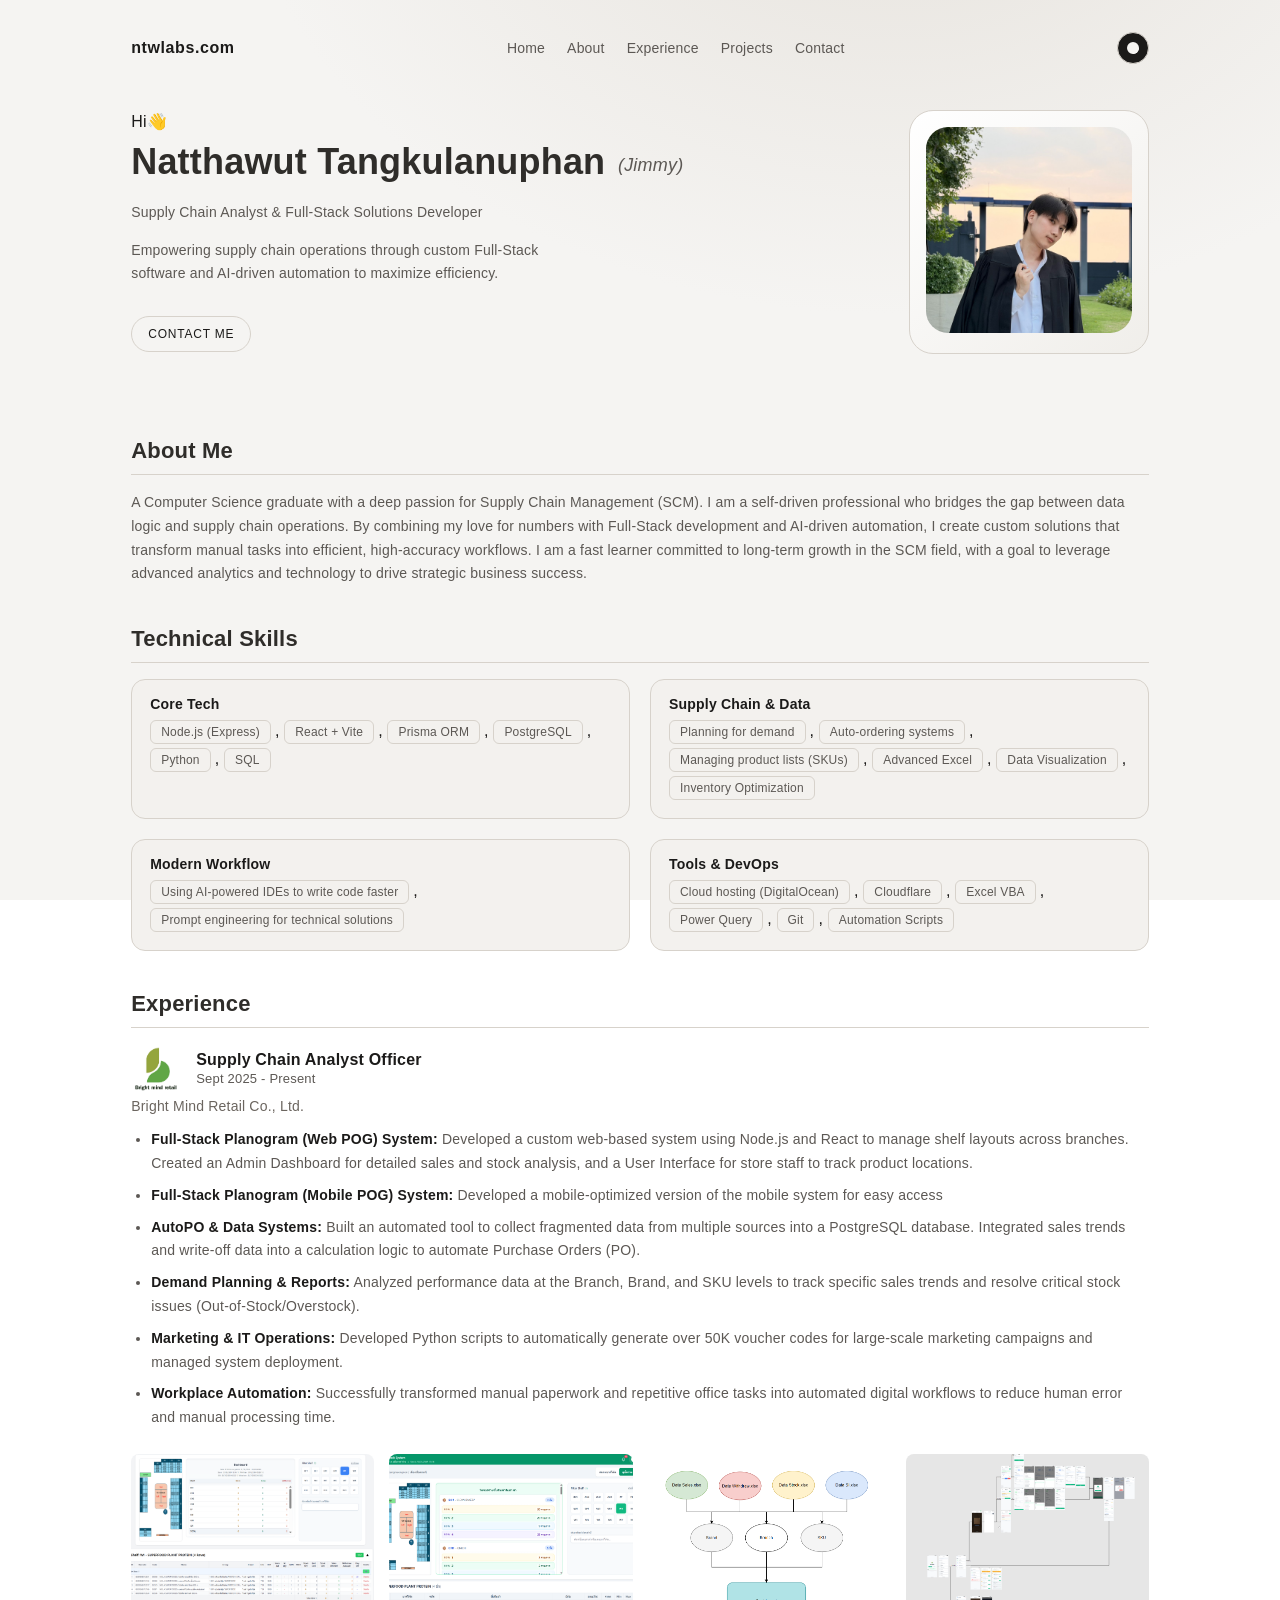
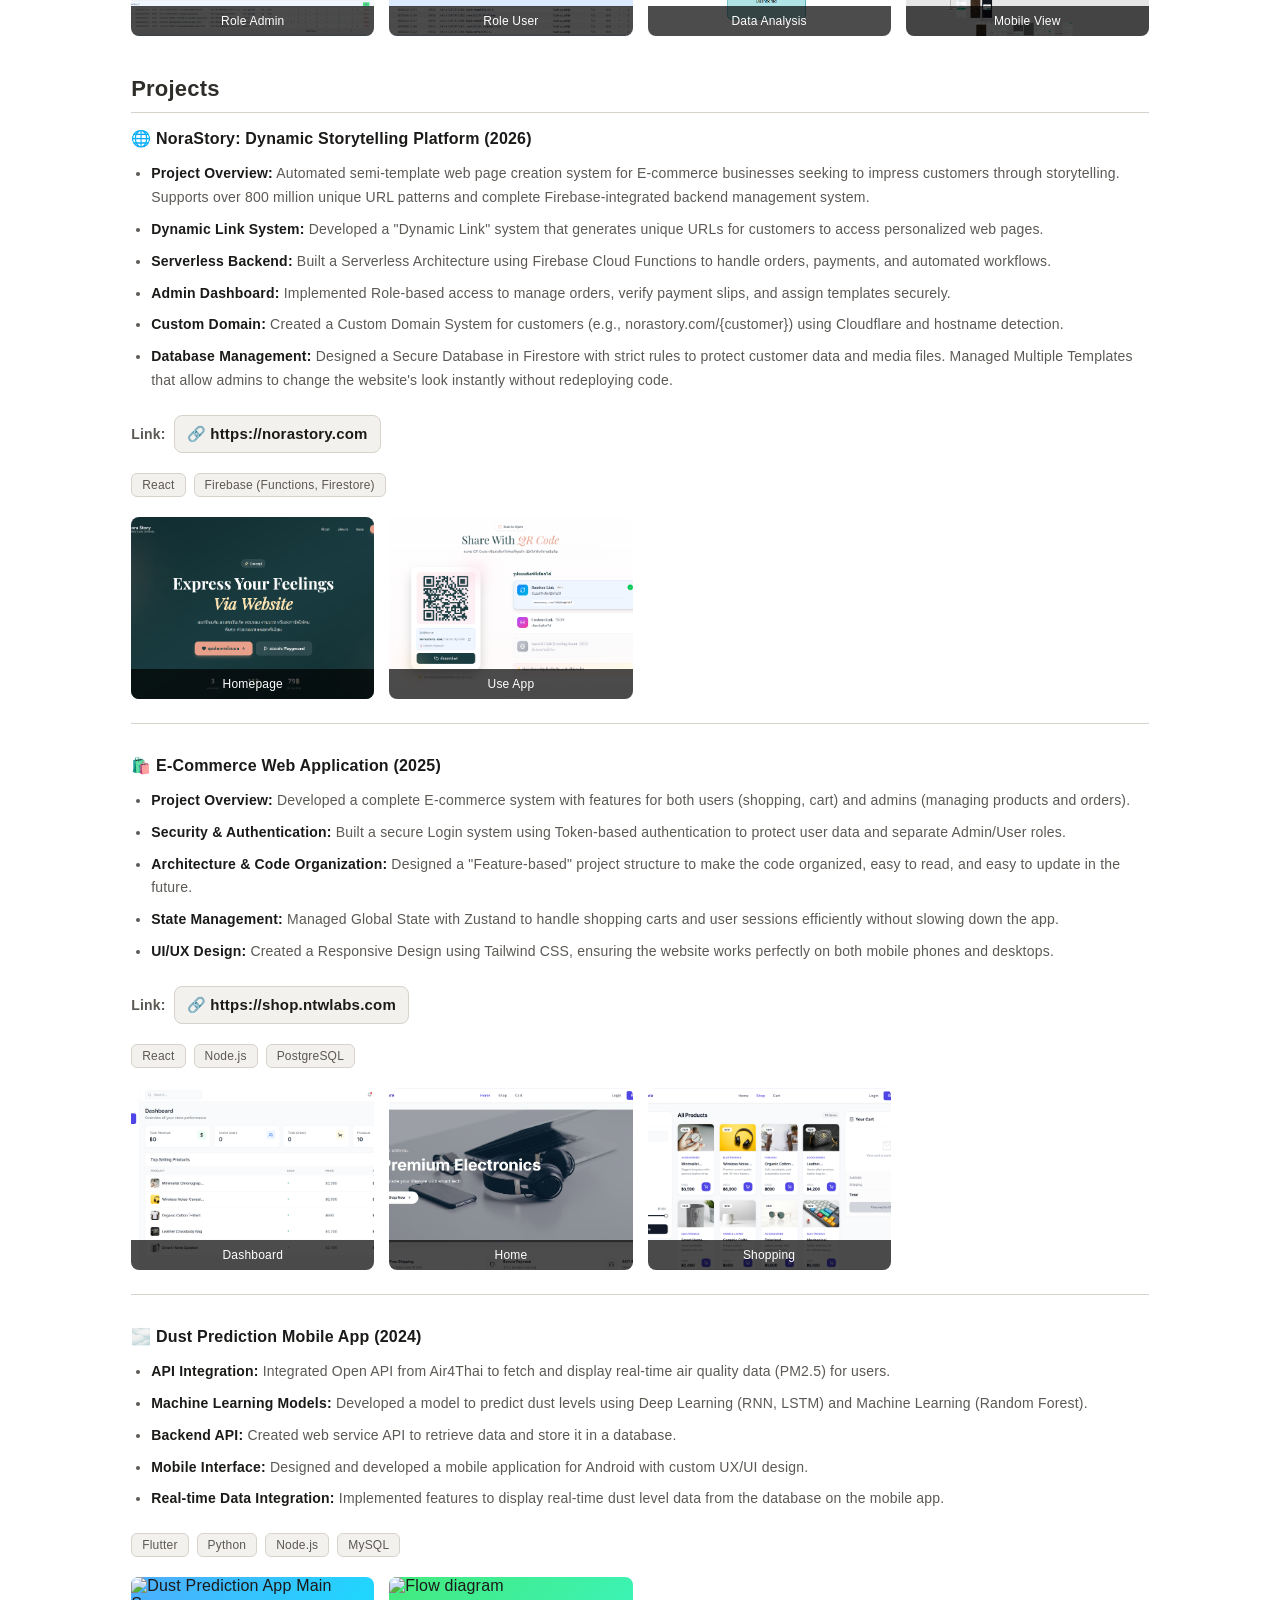
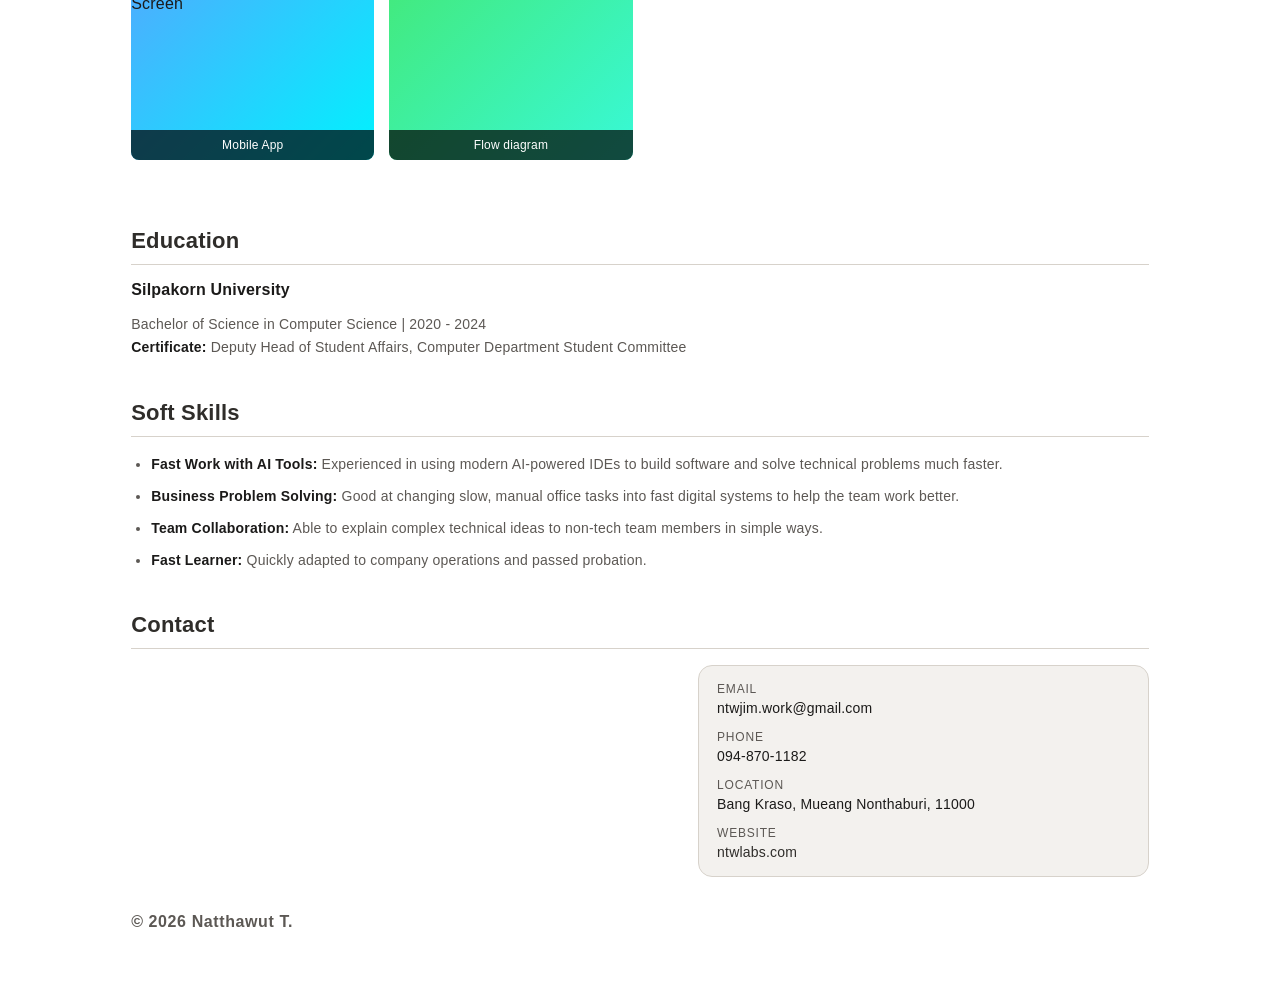
==== commit 72a9a1c0: "fix 4 and 2" ====
--- a/index.html
+++ b/index.html
@@ -129,7 +129,7 @@
             tasks into automated digital workflows to reduce human error and manual processing time.</li>
         </ul>
       </div>
-      <div class="work-grid grid-4" style="margin-top: 20px;">
+      <div class="work-grid" style="margin-top: 20px;">
         <div style="position: relative; width: 100%; aspect-ratio: 4/3; border-radius: 8px; overflow: hidden;">
           <img src="images/pog-admin.png" alt="POG Role Admin" class="work-thumb-img"
             style="background: linear-gradient(135deg, #667eea 0%, #764ba2 100%);" />
@@ -202,7 +202,7 @@
           <span class="tag">React</span>
           <span class="tag">Firebase (Functions, Firestore)</span>
         </div>
-        <div class="work-grid grid-2" style="margin-top: 20px;">
+        <div class="work-grid" style="margin-top: 20px;">
           <div style="position: relative; width: 100%; aspect-ratio: 4/3; border-radius: 8px; overflow: hidden;">
             <img class="work-thumb-img" src="images/nora-home.png" alt="Homepage" oncontextmenu="return false;"
               draggable="false" style="background: linear-gradient(135deg, #667eea 0%, #764ba2 100%);" />
@@ -248,7 +248,7 @@
           <span class="tag">Node.js</span>
           <span class="tag">PostgreSQL</span>
         </div>
-      <div class="work-grid grid-3" style="margin-top: 20px;">
+      <div class="work-grid" style="margin-top: 20px;">
         <div style="position: relative; width: 100%; aspect-ratio: 4/3; border-radius: 8px; overflow: hidden;">
           <img class="work-thumb-img" src="images/ecommerce-dashboard.png" alt="E-Commerce Homepage"
             oncontextmenu="return false;" draggable="false"
@@ -303,7 +303,7 @@
           <span class="tag">Node.js</span>
           <span class="tag">MySQL</span>
         </div>
-        <div class="work-grid grid-2" style="margin-top: 20px;">
+        <div class="work-grid" style="margin-top: 20px;">
           <div style="position: relative; width: 100%; aspect-ratio: 4/3; border-radius: 8px; overflow: hidden;">
             <img class="work-thumb-img" src="images/dust-app-main.png" alt="Dust Prediction App Main Screen"
               oncontextmenu="return false;" draggable="false"
@@ -401,4 +401,4 @@
   </script>
 </body>
 
-</html>+</html>
--- a/dev-portfolio-03.css
+++ b/dev-portfolio-03.css
@@ -307,13 +307,12 @@
 
 .work-grid {
   display: grid;
+  grid-template-columns: repeat(4, 1fr);
   gap: 15px;
-  margin: 0;
+  margin: 0 auto;
   width: 100%;
-}
-.grid-4 { grid-template-columns: repeat(4, 1fr); max-width: 1040px; }
-.grid-3 { grid-template-columns: repeat(3, 1fr); max-width: 780px; }
-.grid-2 { grid-template-columns: repeat(2, 1fr); max-width: 520px; }
+  max-width: 1120px;
+}
 
 .work-card {
   background: var(--panel);
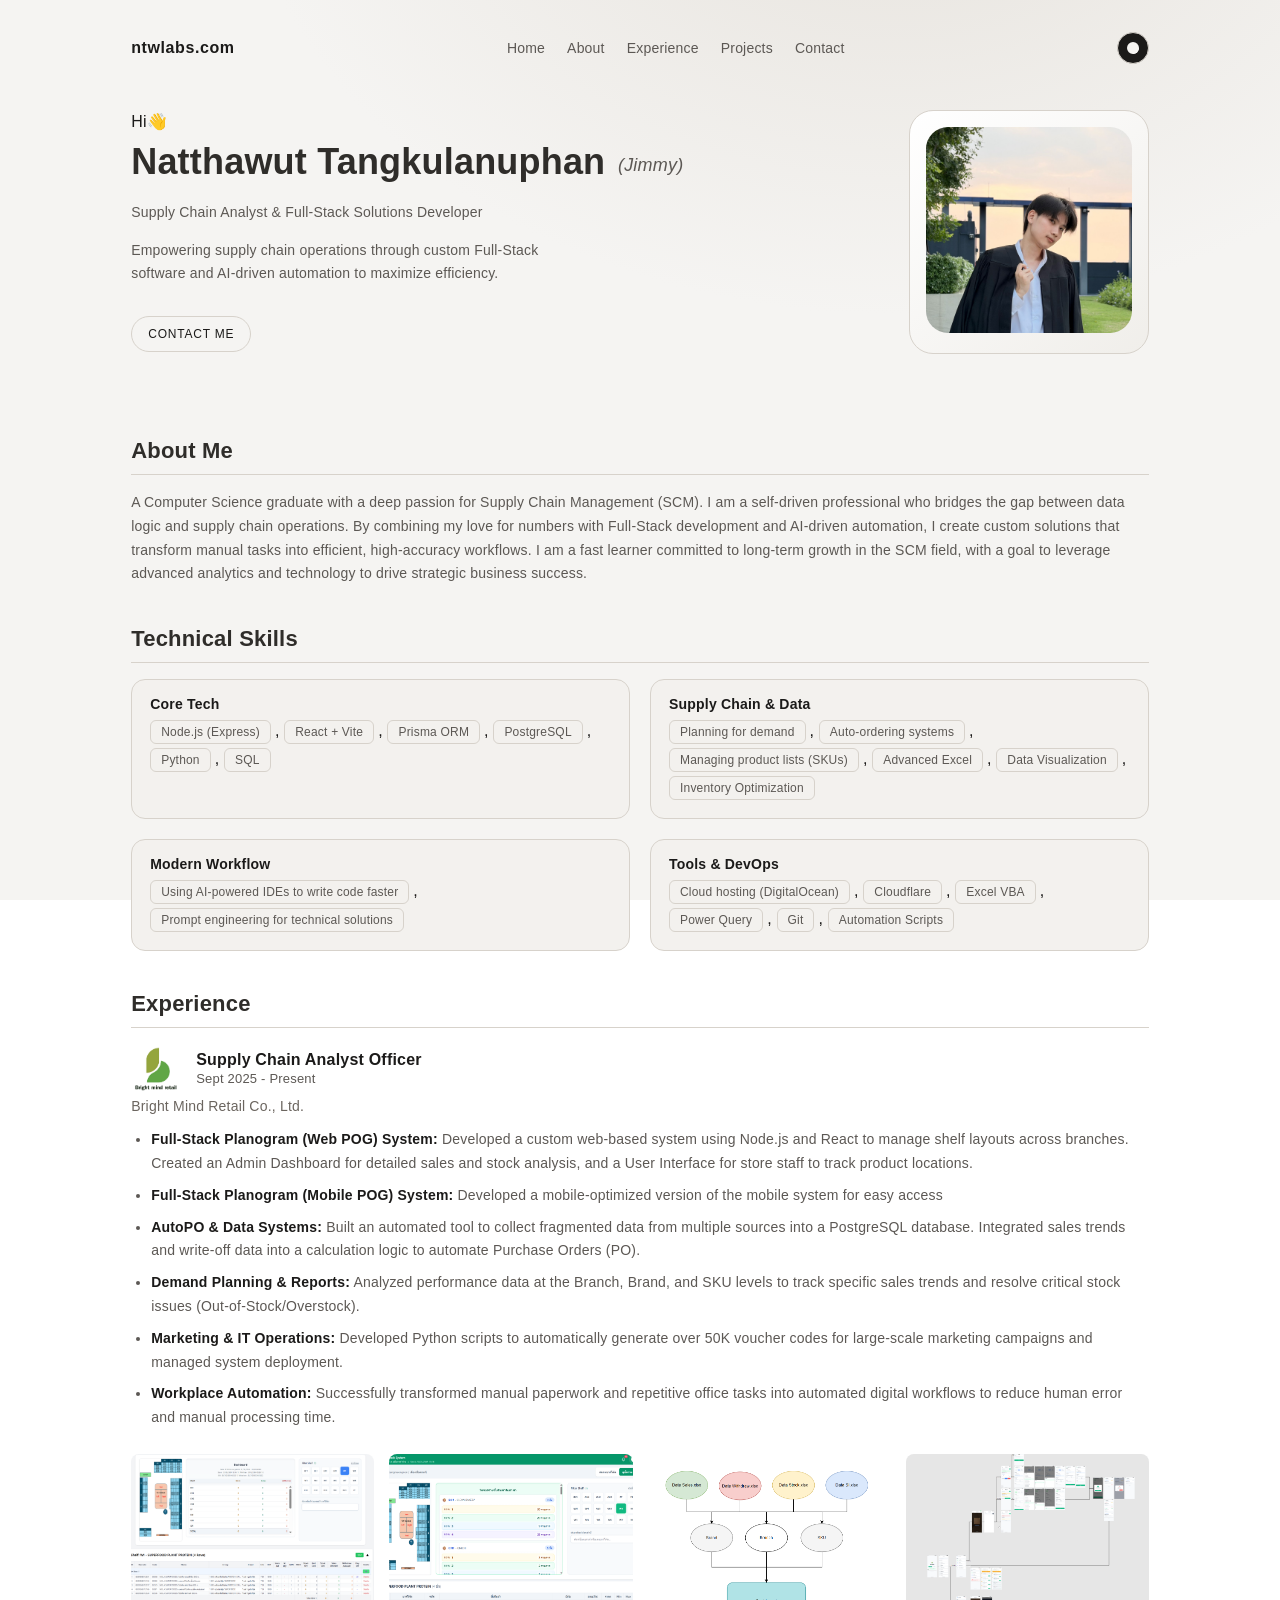
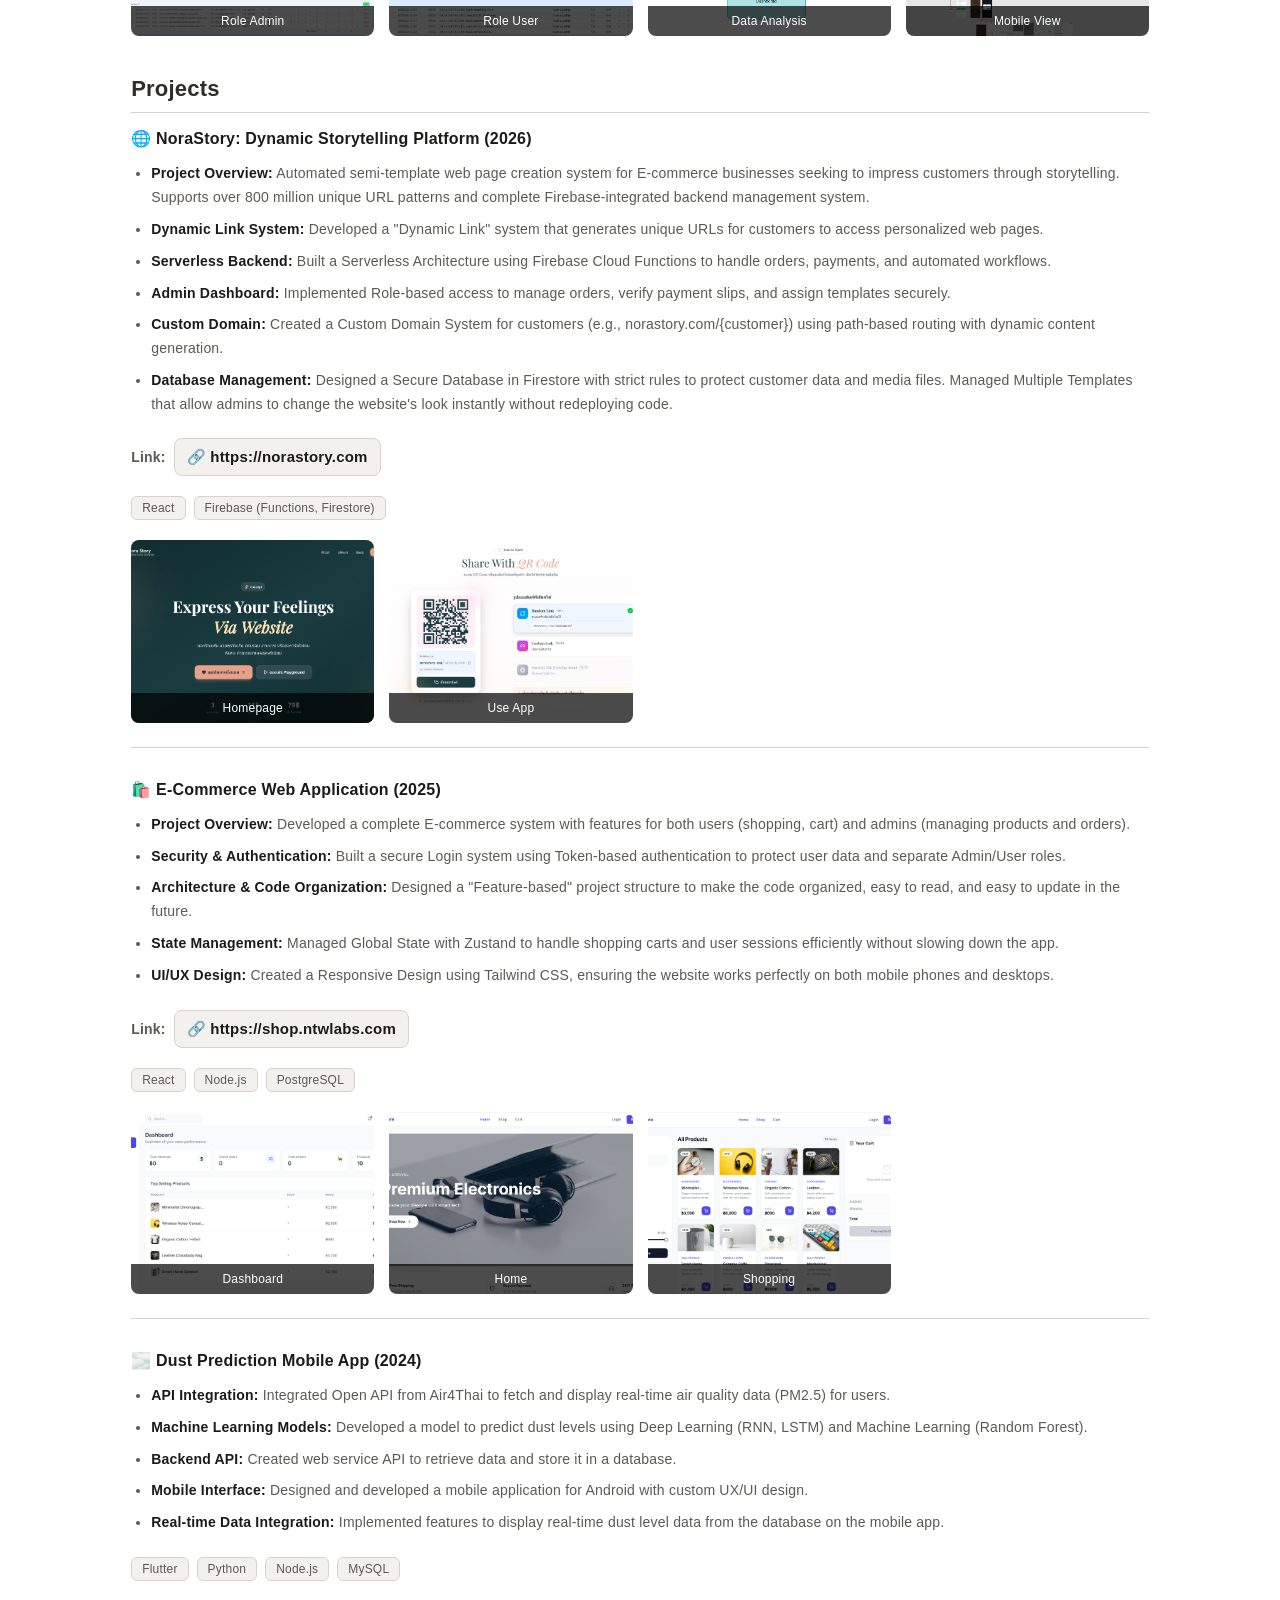
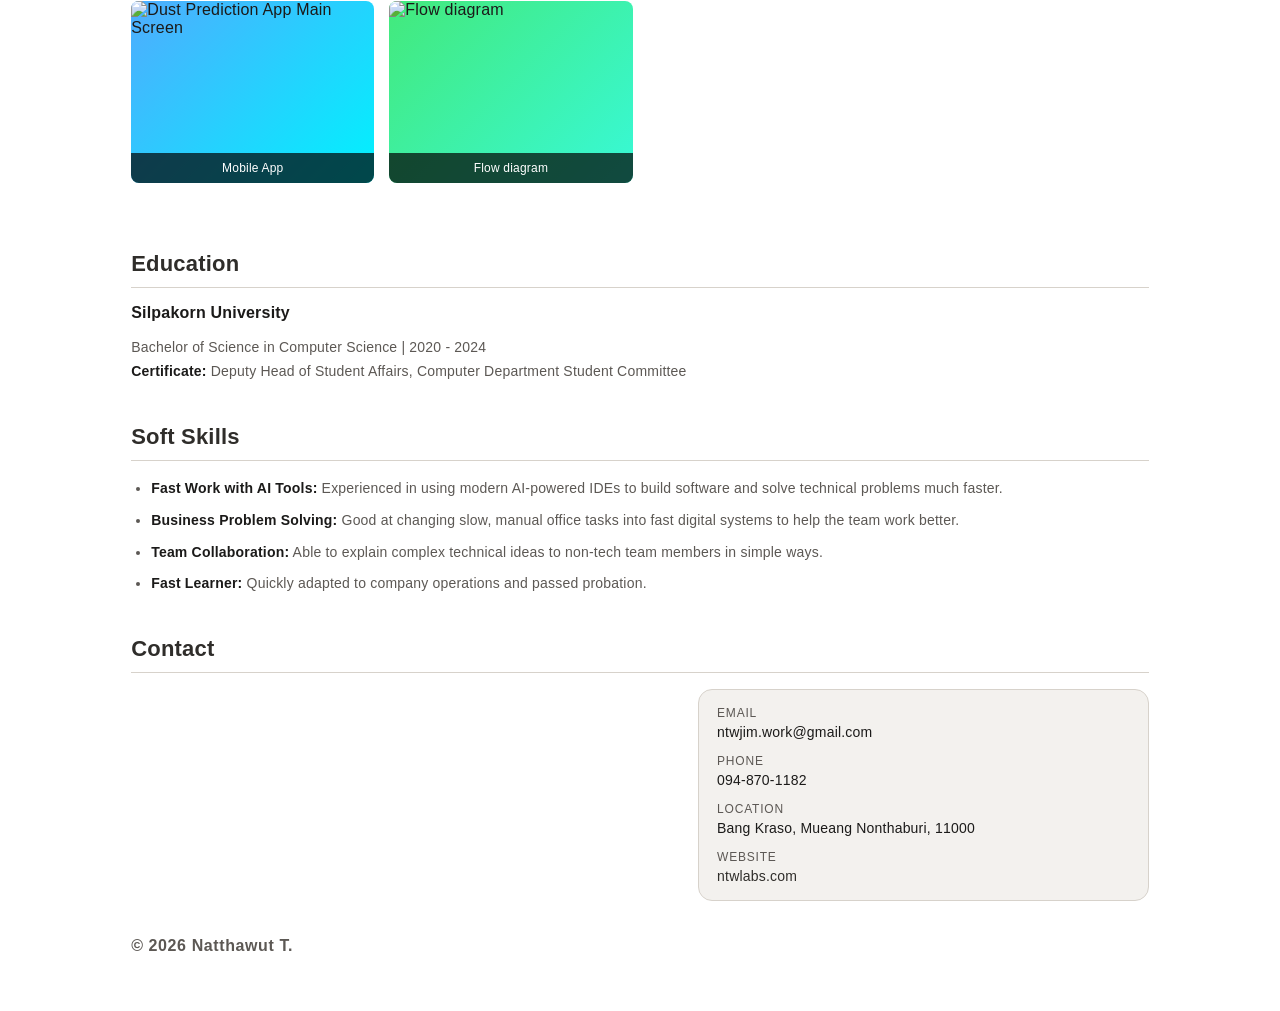
==== commit 00cce95a: "update text" ====
--- a/index.html
+++ b/index.html
@@ -184,7 +184,7 @@
             and assign templates securely.</li>
           <li><strong>Custom Domain:</strong> Created a Custom Domain System for customers (e.g.,
             norastory.com/{customer})
-            using Cloudflare and hostname detection.</li>
+            using path-based routing with dynamic content generation.</li>
           <li><strong>Database Management:</strong> Designed a Secure Database in Firestore with strict rules to protect
             customer data and media files. Managed Multiple Templates that allow admins to change the website's look
             instantly without redeploying code.</li>
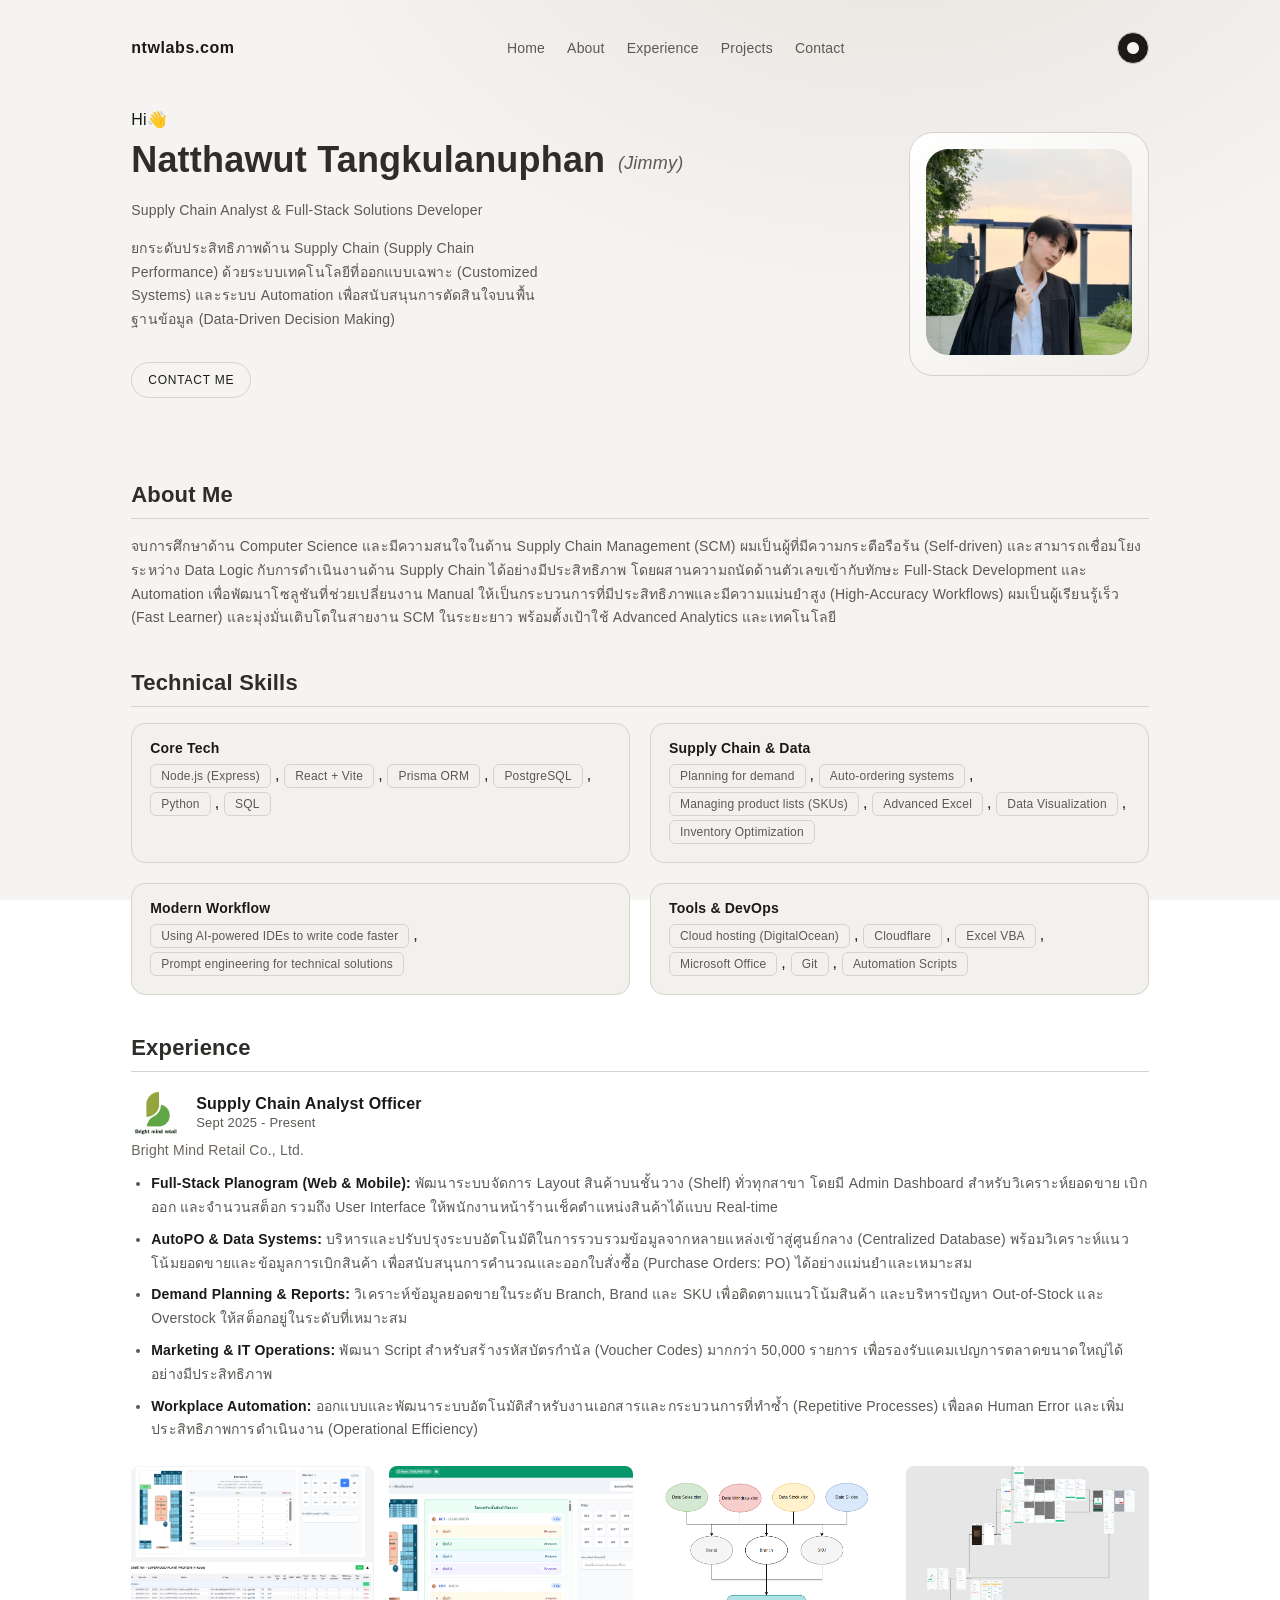
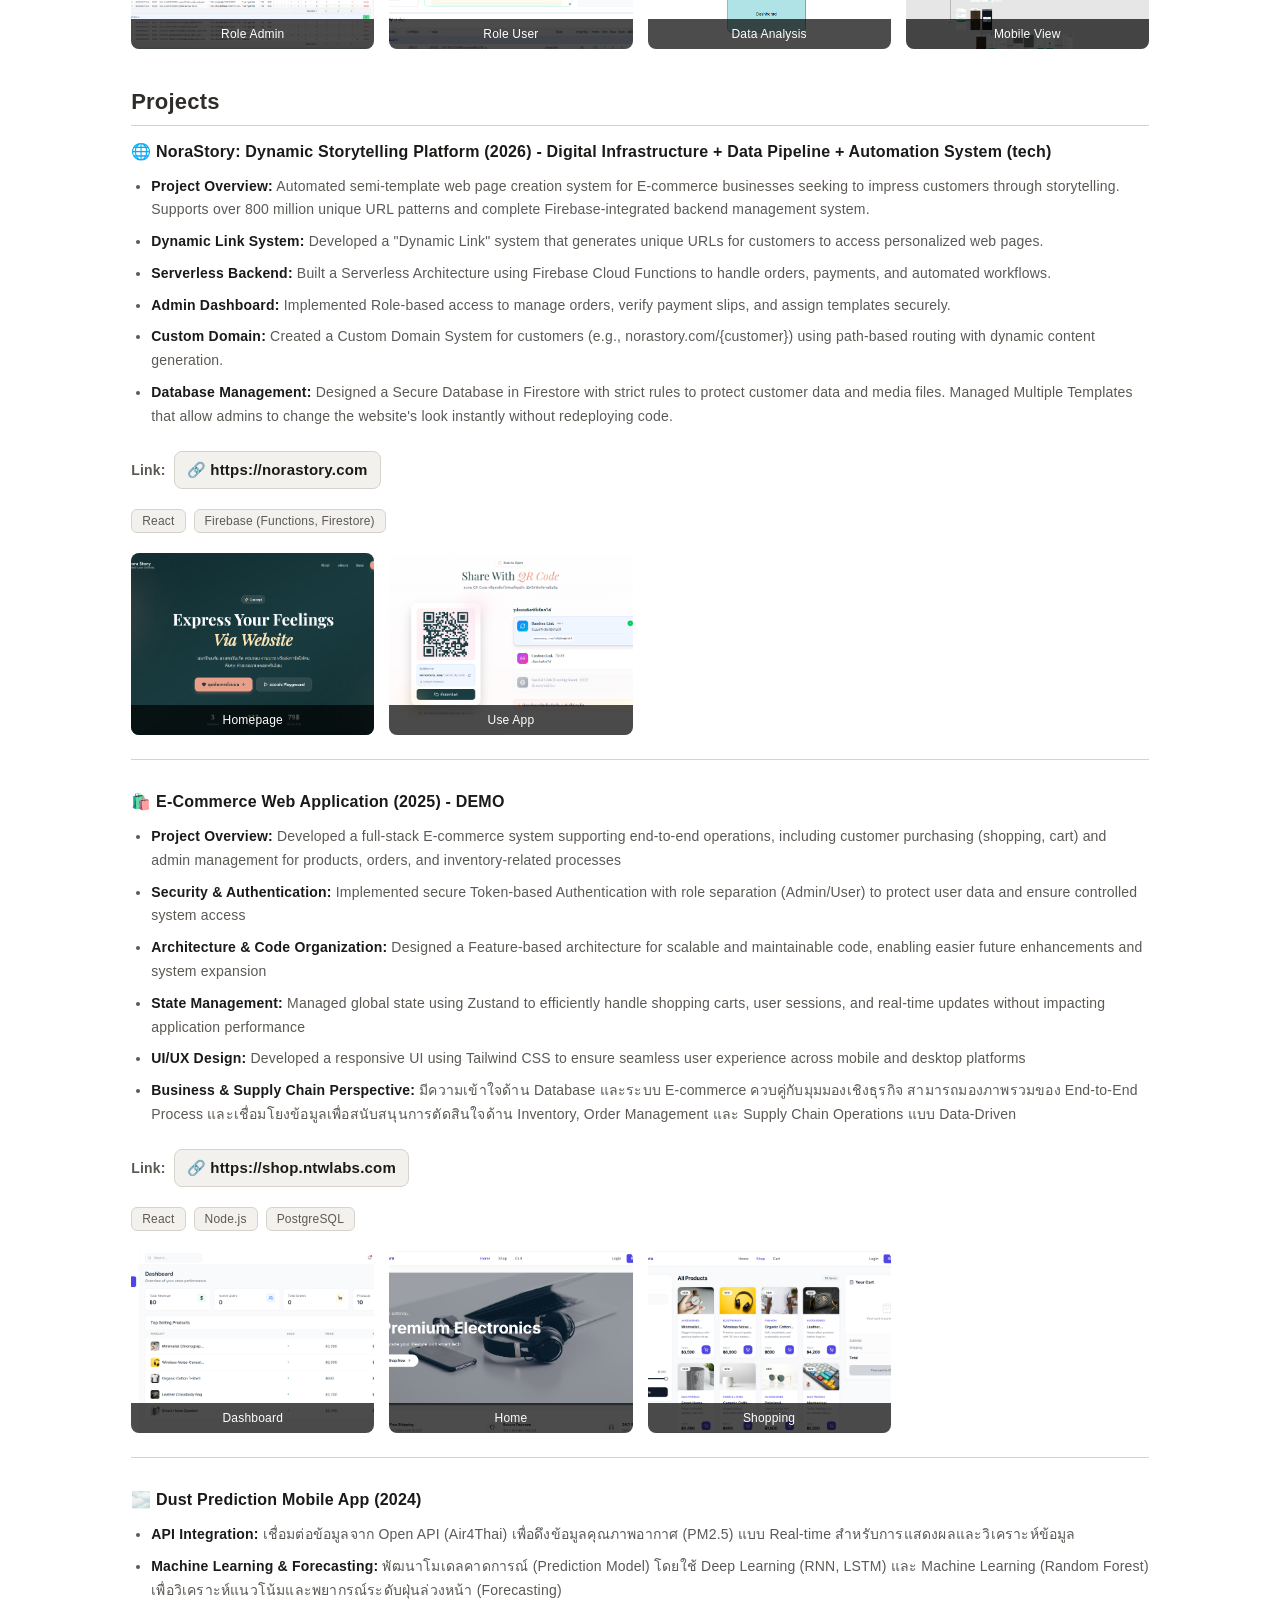
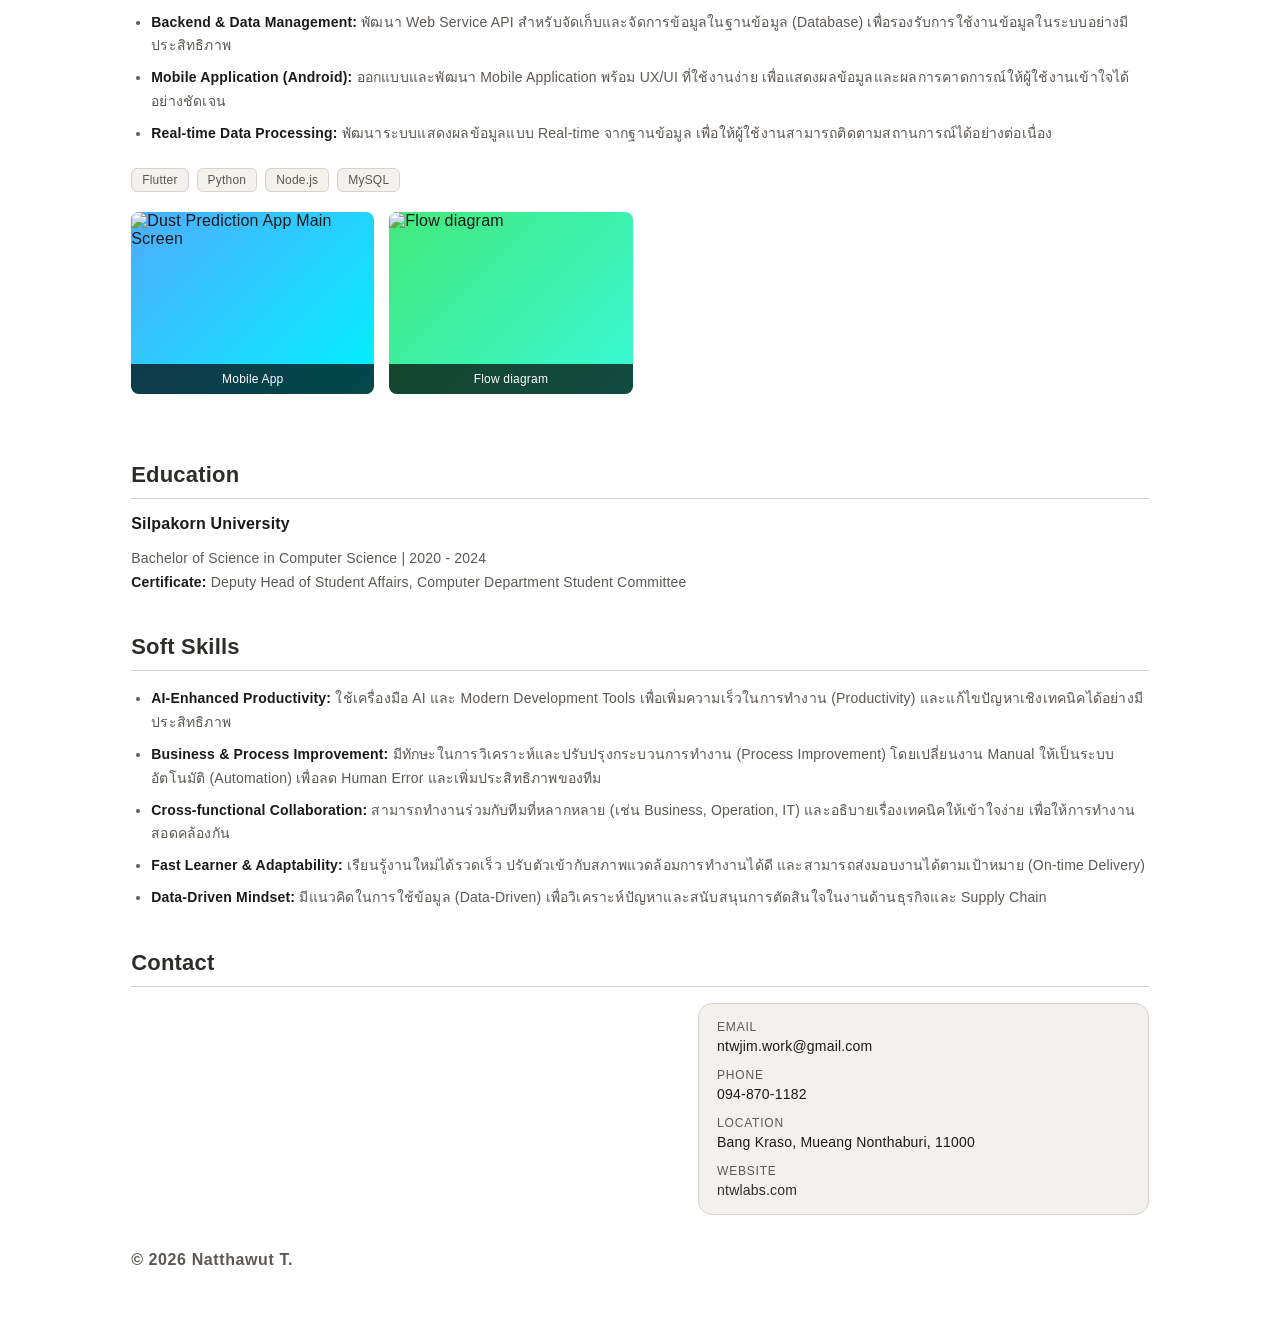
==== commit ddd5b9fd: "update to SCM" ====
--- a/index.html
+++ b/index.html
@@ -42,8 +42,8 @@
         <h6>(Jimmy)</h6>
         <p class="hero-subtitle">Supply Chain Analyst & Full-Stack Solutions Developer</p>
         <p>
-          Empowering supply chain operations through custom Full-Stack software and AI-driven automation to maximize
-          efficiency.
+          ยกระดับประสิทธิภาพด้าน Supply Chain (Supply Chain Performance) ด้วยระบบเทคโนโลยีที่ออกแบบเฉพาะ (Customized
+          Systems) และระบบ Automation เพื่อสนับสนุนการตัดสินใจบนพื้นฐานข้อมูล (Data-Driven Decision Making)
         </p>
         <a class="btn" href="#contact">Contact Me</a>
       </div>
@@ -57,12 +57,12 @@
       <h2 class="section-title">About Me</h2>
       <div class="divider"></div>
       <p class="about-text">
-        A Computer Science graduate with a deep passion for Supply Chain Management (SCM). I am a self-driven
-        professional who bridges the gap between data logic and supply chain operations. By combining my love for
-        numbers with Full-Stack development and AI-driven automation, I create custom solutions that transform manual
-        tasks into efficient, high-accuracy workflows. I am a fast learner committed to long-term growth in the SCM
-        field, with a goal to leverage advanced analytics and technology to drive strategic business success.
-      </p>
+        จบการศึกษาด้าน Computer Science และมีความสนใจในด้าน Supply Chain Management (SCM)
+        ผมเป็นผู้ที่มีความกระตือรือร้น (Self-driven) และสามารถเชื่อมโยงระหว่าง Data Logic กับการดำเนินงานด้าน Supply
+        Chain ได้อย่างมีประสิทธิภาพ โดยผสานความถนัดด้านตัวเลขเข้ากับทักษะ Full-Stack Development และ Automation
+        เพื่อพัฒนาโซลูชันที่ช่วยเปลี่ยนงาน Manual ให้เป็นกระบวนการที่มีประสิทธิภาพและมีความแม่นยำสูง (High-Accuracy
+        Workflows) ผมเป็นผู้เรียนรู้เร็ว (Fast Learner) และมุ่งมั่นเติบโตในสายงาน SCM ในระยะยาว พร้อมตั้งเป้าใช้
+        Advanced Analytics และเทคโนโลยี</p>
     </section>
 
     <section class="section" id="skills">
@@ -87,8 +87,8 @@
         </div>
         <div class="skill">
           <h4>Tools & DevOps</h4>
-          <span>Cloud hosting (DigitalOcean)</span>, <span>Cloudflare</span>, <span>Excel VBA</span>, <span>Power
-            Query</span>,
+          <span>Cloud hosting (DigitalOcean)</span>, <span>Cloudflare</span>, <span>Excel VBA</span>,
+          <span>Microsoft Office</span>,
           <span>Git</span>, <span>Automation Scripts</span>
         </div>
       </div>
@@ -112,21 +112,20 @@
         <p class="exp-company">Bright Mind Retail Co., Ltd.</p>
         <ul class="about-text"
           style="padding-left: 20px; list-style-type: disc; display: flex; flex-direction: column; gap: 8px;">
-          <li><strong>Full-Stack Planogram (Web POG) System:</strong> Developed a custom web-based system using Node.js
-            and
-            React to manage shelf layouts across branches. Created an Admin Dashboard for detailed sales and stock
-            analysis, and a User Interface for store staff to track product locations.</li>
-          <li><strong>Full-Stack Planogram (Mobile POG) System:</strong> Developed a mobile-optimized version of the
-            mobile system for easy access</li>
-          <li><strong>AutoPO & Data Systems:</strong> Built an automated tool to collect fragmented data from multiple
-            sources into a PostgreSQL database. Integrated sales trends and write-off data into a calculation logic to
-            automate Purchase Orders (PO).</li>
-          <li><strong>Demand Planning & Reports:</strong> Analyzed performance data at the Branch, Brand, and SKU levels
-            to track specific sales trends and resolve critical stock issues (Out-of-Stock/Overstock).</li>
-          <li><strong>Marketing & IT Operations:</strong> Developed Python scripts to automatically generate over 50K
-            voucher codes for large-scale marketing campaigns and managed system deployment.</li>
-          <li><strong>Workplace Automation:</strong> Successfully transformed manual paperwork and repetitive office
-            tasks into automated digital workflows to reduce human error and manual processing time.</li>
+          <li><strong>Full-Stack Planogram (Web & Mobile):</strong> พัฒนาระบบจัดการ Layout สินค้าบนชั้นวาง (Shelf)
+            ทั่วทุกสาขา โดยมี Admin Dashboard สำหรับวิเคราะห์ยอดขาย เบิกออก และจำนวนสต็อก รวมถึง User Interface
+            ให้พนักงานหน้าร้านเช็คตำแหน่งสินค้าได้แบบ Real-time <br></li>
+          <li><strong>AutoPO & Data Systems:</strong>
+            บริหารและปรับปรุงระบบอัตโนมัติในการรวบรวมข้อมูลจากหลายแหล่งเข้าสู่ศูนย์กลาง (Centralized Database)
+            พร้อมวิเคราะห์แนวโน้มยอดขายและข้อมูลการเบิกสินค้า เพื่อสนับสนุนการคำนวณและออกใบสั่งซื้อ (Purchase Orders:
+            PO) ได้อย่างแม่นยำและเหมาะสม
+          </li>
+          <li><strong>Demand Planning & Reports:</strong> วิเคราะห์ข้อมูลยอดขายในระดับ Branch, Brand และ SKU
+            เพื่อติดตามแนวโน้มสินค้า และบริหารปัญหา Out-of-Stock และ Overstock ให้สต็อกอยู่ในระดับที่เหมาะสม</li>
+          <li><strong>Marketing & IT Operations:</strong> พัฒนา Script สำหรับสร้างรหัสบัตรกำนัล (Voucher Codes) มากกว่า
+            50,000 รายการ เพื่อรองรับแคมเปญการตลาดขนาดใหญ่ได้อย่างมีประสิทธิภาพ</li>
+          <li><strong>Workplace Automation:</strong> ออกแบบและพัฒนาระบบอัตโนมัติสำหรับงานเอกสารและกระบวนการที่ทำซ้ำ
+            (Repetitive Processes) เพื่อลด Human Error และเพิ่มประสิทธิภาพการดำเนินงาน (Operational Efficiency)</li>
         </ul>
       </div>
       <div class="work-grid" style="margin-top: 20px;">
@@ -169,7 +168,8 @@
       <h2 class="section-title">Projects</h2>
       <div class="divider"></div>
       <div class="project-item">
-        <h3 class="project-title">🌐 NoraStory: Dynamic Storytelling Platform (2026)</h3>
+        <h3 class="project-title">🌐 NoraStory: Dynamic Storytelling Platform (2026) - Digital Infrastructure + Data
+          Pipeline + Automation System (tech)</h3>
 
         <ul class="about-text"
           style="padding-left: 20px; list-style-type: disc; display: flex; flex-direction: column; gap: 8px;">
@@ -194,7 +194,8 @@
 
         <p class="project-desc" style="margin-top: 15px; margin-bottom: 20px;">
           <strong>Link:</strong> <a href="https://norastory.com" target="_blank"
-            style="color: var(--text); font-weight: 800; font-size: 15px; background: var(--chip); border: 1px solid var(--line); padding: 6px 12px; border-radius: 8px; text-decoration: none; display: inline-flex; align-items: center; gap: 6px; margin-left: 4px; transition: all 0.2s;">🔗 https://norastory.com</a>
+            style="color: var(--text); font-weight: 800; font-size: 15px; background: var(--chip); border: 1px solid var(--line); padding: 6px 12px; border-radius: 8px; text-decoration: none; display: inline-flex; align-items: center; gap: 6px; margin-left: 4px; transition: all 0.2s;">🔗
+            https://norastory.com</a>
         </p>
 
 
@@ -223,75 +224,95 @@
       </div>
 
       <div class="project-item">
-        <h3 class="project-title">🛍️ E-Commerce Web Application (2025)</h3>
+        <h3 class="project-title">🛍️ E-Commerce Web Application (2025) - DEMO</h3>
 
         <ul class="about-text"
           style="padding-left: 20px; list-style-type: disc; display: flex; flex-direction: column; gap: 8px;">
-          <li><strong>Project Overview:</strong> Developed a complete E-commerce system with features for both users
-            (shopping, cart) and admins (managing products and orders).</li>
-          <li><strong>Security & Authentication:</strong> Built a secure Login system using Token-based authentication
-            to protect user data and separate Admin/User roles.</li>
-          <li><strong>Architecture & Code Organization:</strong> Designed a "Feature-based" project structure to make
-            the code organized, easy to read, and easy to update in the future.</li>
-          <li><strong>State Management:</strong> Managed Global State with Zustand to handle shopping carts and user
-            sessions efficiently without slowing down the app.</li>
-          <li><strong>UI/UX Design:</strong> Created a Responsive Design using Tailwind CSS, ensuring the website works
-            perfectly on both mobile phones and desktops.</li>
+          <li><strong>Project Overview:</strong> Developed a full-stack E-commerce system supporting end-to-end
+            operations, including customer purchasing (shopping, cart) and admin management for products, orders, and
+            inventory-related processes</li>
+
+          <li><strong>Security & Authentication:</strong> Implemented secure Token-based Authentication with role
+            separation (Admin/User) to protect user data and ensure controlled system access</li>
+
+          <li><strong>Architecture & Code Organization:</strong> Designed a Feature-based architecture for scalable and
+            maintainable code, enabling easier future enhancements and system expansion</li>
+
+          <li><strong>State Management:</strong> Managed global state using Zustand to efficiently handle shopping
+            carts, user sessions, and real-time updates without impacting application performance</li>
+
+          <li><strong>UI/UX Design:</strong> Developed a responsive UI using Tailwind CSS to ensure seamless user
+            experience across mobile and desktop platforms</li>
+
+          <li><strong>Business & Supply Chain Perspective:</strong> มีความเข้าใจด้าน Database และระบบ E-commerce
+            ควบคู่กับมุมมองเชิงธุรกิจ สามารถมองภาพรวมของ End-to-End Process
+            และเชื่อมโยงข้อมูลเพื่อสนับสนุนการตัดสินใจด้าน Inventory, Order Management และ Supply Chain Operations แบบ
+            Data-Driven</li>
         </ul>
 
         <p class="project-desc" style="margin-top: 15px; margin-bottom: 20px;">
           <strong>Link:</strong> <a href="https://shop.ntwlabs.com" target="_blank"
-            style="color: var(--text); font-weight: 800; font-size: 15px; background: var(--chip); border: 1px solid var(--line); padding: 6px 12px; border-radius: 8px; text-decoration: none; display: inline-flex; align-items: center; gap: 6px; margin-left: 4px; transition: all 0.2s;">🔗 https://shop.ntwlabs.com</a>
+            style="color: var(--text); font-weight: 800; font-size: 15px; background: var(--chip); border: 1px solid var(--line); padding: 6px 12px; border-radius: 8px; text-decoration: none; display: inline-flex; align-items: center; gap: 6px; margin-left: 4px; transition: all 0.2s;">🔗
+            https://shop.ntwlabs.com</a>
         </p>
         <div class="project-tech">
           <span class="tag">React</span>
           <span class="tag">Node.js</span>
           <span class="tag">PostgreSQL</span>
         </div>
-      <div class="work-grid" style="margin-top: 20px;">
-        <div style="position: relative; width: 100%; aspect-ratio: 4/3; border-radius: 8px; overflow: hidden;">
-          <img class="work-thumb-img" src="images/ecommerce-dashboard.png" alt="E-Commerce Homepage"
-            oncontextmenu="return false;" draggable="false"
-            style="background: linear-gradient(135deg, #667eea 0%, #764ba2 100%);" />
-          <div
-            style="position: absolute; bottom: 0; left: 0; right: 0; background: rgba(0,0,0,0.7); color: white; padding: 8px; text-align: center; font-size: 12px;">
-            Dashboard
-          </div>
-        </div>
-        <div style="position: relative; width: 100%; aspect-ratio: 4/3; border-radius: 8px; overflow: hidden;">
-          <img class="work-thumb-img" src="images/ecommerce-home.png" alt="E-Commerce Home"
-            oncontextmenu="return false;" draggable="false"
-            style="background: linear-gradient(135deg, #f093fb 0%, #f5576c 100%);" />
-          <div
-            style="position: absolute; bottom: 0; left: 0; right: 0; background: rgba(0,0,0,0.7); color: white; padding: 8px; text-align: center; font-size: 12px;">
-            Home
-          </div>
-        </div>
-        <div style="position: relative; width: 100%; aspect-ratio: 4/3; border-radius: 8px; overflow: hidden;">
-          <img class="work-thumb-img" src="images/ecommerce-shop.png" alt="E-Commerce Shopping"
-            oncontextmenu="return false;" draggable="false"
-            style="background: linear-gradient(135deg, #f093fb 0%, #f5576c 100%);" />
-          <div
-            style="position: absolute; bottom: 0; left: 0; right: 0; background: rgba(0,0,0,0.7); color: white; padding: 8px; text-align: center; font-size: 12px;">
-            Shopping
-          </div>
-        </div>
-      </div>
+        <div class="work-grid" style="margin-top: 20px;">
+          <div style="position: relative; width: 100%; aspect-ratio: 4/3; border-radius: 8px; overflow: hidden;">
+            <img class="work-thumb-img" src="images/ecommerce-dashboard.png" alt="E-Commerce Homepage"
+              oncontextmenu="return false;" draggable="false"
+              style="background: linear-gradient(135deg, #667eea 0%, #764ba2 100%);" />
+            <div
+              style="position: absolute; bottom: 0; left: 0; right: 0; background: rgba(0,0,0,0.7); color: white; padding: 8px; text-align: center; font-size: 12px;">
+              Dashboard
+            </div>
+          </div>
+          <div style="position: relative; width: 100%; aspect-ratio: 4/3; border-radius: 8px; overflow: hidden;">
+            <img class="work-thumb-img" src="images/ecommerce-home.png" alt="E-Commerce Home"
+              oncontextmenu="return false;" draggable="false"
+              style="background: linear-gradient(135deg, #f093fb 0%, #f5576c 100%);" />
+            <div
+              style="position: absolute; bottom: 0; left: 0; right: 0; background: rgba(0,0,0,0.7); color: white; padding: 8px; text-align: center; font-size: 12px;">
+              Home
+            </div>
+          </div>
+          <div style="position: relative; width: 100%; aspect-ratio: 4/3; border-radius: 8px; overflow: hidden;">
+            <img class="work-thumb-img" src="images/ecommerce-shop.png" alt="E-Commerce Shopping"
+              oncontextmenu="return false;" draggable="false"
+              style="background: linear-gradient(135deg, #f093fb 0%, #f5576c 100%);" />
+            <div
+              style="position: absolute; bottom: 0; left: 0; right: 0; background: rgba(0,0,0,0.7); color: white; padding: 8px; text-align: center; font-size: 12px;">
+              Shopping
+            </div>
+          </div>
+        </div>
       </div>
 
       <div class="project-item">
         <h3 class="project-title">🌫️ Dust Prediction Mobile App (2024)</h3>
+
         <ul class="about-text"
           style="padding-left: 20px; list-style-type: disc; display: flex; flex-direction: column; gap: 8px;">
-          <li><strong>API Integration:</strong> Integrated Open API from Air4Thai to fetch and display real-time air
-            quality data (PM2.5) for users.</li>
-          <li><strong>Machine Learning Models:</strong> Developed a model to predict dust levels using Deep Learning
-            (RNN, LSTM) and Machine Learning (Random Forest).</li>
-          <li><strong>Backend API:</strong> Created web service API to retrieve data and store it in a database.</li>
-          <li><strong>Mobile Interface:</strong> Designed and developed a mobile application for Android with custom
-            UX/UI design.</li>
-          <li><strong>Real-time Data Integration:</strong> Implemented features to display real-time dust level data
-            from the database on the mobile app.</li>
+
+          <li><strong>API Integration:</strong> เชื่อมต่อข้อมูลจาก Open API (Air4Thai) เพื่อดึงข้อมูลคุณภาพอากาศ (PM2.5)
+            แบบ Real-time สำหรับการแสดงผลและวิเคราะห์ข้อมูล</li>
+
+          <li><strong>Machine Learning & Forecasting:</strong> พัฒนาโมเดลคาดการณ์ (Prediction Model) โดยใช้ Deep
+            Learning (RNN, LSTM) และ Machine Learning (Random Forest) เพื่อวิเคราะห์แนวโน้มและพยากรณ์ระดับฝุ่นล่วงหน้า
+            (Forecasting)</li>
+
+          <li><strong>Backend & Data Management:</strong> พัฒนา Web Service API สำหรับจัดเก็บและจัดการข้อมูลในฐานข้อมูล
+            (Database) เพื่อรองรับการใช้งานข้อมูลในระบบอย่างมีประสิทธิภาพ</li>
+
+          <li><strong>Mobile Application (Android):</strong> ออกแบบและพัฒนา Mobile Application พร้อม UX/UI ที่ใช้งานง่าย
+            เพื่อแสดงผลข้อมูลและผลการคาดการณ์ให้ผู้ใช้งานเข้าใจได้อย่างชัดเจน</li>
+
+          <li><strong>Real-time Data Processing:</strong> พัฒนาระบบแสดงผลข้อมูลแบบ Real-time จากฐานข้อมูล
+            เพื่อให้ผู้ใช้งานสามารถติดตามสถานการณ์ได้อย่างต่อเนื่อง</li>
+
         </ul>
         <!-- <p class="project-desc" style="margin-top: 5px;">
           <strong>Link:</strong> <a href="https://com" target="_blank"
@@ -340,15 +361,26 @@
     <section class="section" id="soft-skills">
       <h2 class="section-title">Soft Skills</h2>
       <div class="divider"></div>
+
       <ul class="about-text"
         style="padding-left: 20px; list-style-type: disc; display: flex; flex-direction: column; gap: 8px;">
-        <li><strong>Fast Work with AI Tools:</strong> Experienced in using modern AI-powered IDEs to build software and
-          solve technical problems much faster.</li>
-        <li><strong>Business Problem Solving:</strong> Good at changing slow, manual office tasks into fast digital
-          systems to help the team work better.</li>
-        <li><strong>Team Collaboration:</strong> Able to explain complex technical ideas to non-tech team members in
-          simple ways.</li>
-        <li><strong>Fast Learner:</strong> Quickly adapted to company operations and passed probation.</li>
+
+        <li><strong>AI-Enhanced Productivity:</strong> ใช้เครื่องมือ AI และ Modern Development Tools
+          เพื่อเพิ่มความเร็วในการทำงาน (Productivity) และแก้ไขปัญหาเชิงเทคนิคได้อย่างมีประสิทธิภาพ</li>
+
+        <li><strong>Business & Process Improvement:</strong> มีทักษะในการวิเคราะห์และปรับปรุงกระบวนการทำงาน (Process
+          Improvement) โดยเปลี่ยนงาน Manual ให้เป็นระบบอัตโนมัติ (Automation) เพื่อลด Human Error
+          และเพิ่มประสิทธิภาพของทีม</li>
+
+        <li><strong>Cross-functional Collaboration:</strong> สามารถทำงานร่วมกับทีมที่หลากหลาย (เช่น Business, Operation,
+          IT) และอธิบายเรื่องเทคนิคให้เข้าใจง่าย เพื่อให้การทำงานสอดคล้องกัน</li>
+
+        <li><strong>Fast Learner & Adaptability:</strong> เรียนรู้งานใหม่ได้รวดเร็ว
+          ปรับตัวเข้ากับสภาพแวดล้อมการทำงานได้ดี และสามารถส่งมอบงานได้ตามเป้าหมาย (On-time Delivery)</li>
+
+        <li><strong>Data-Driven Mindset:</strong> มีแนวคิดในการใช้ข้อมูล (Data-Driven)
+          เพื่อวิเคราะห์ปัญหาและสนับสนุนการตัดสินใจในงานด้านธุรกิจและ Supply Chain</li>
+
       </ul>
     </section>
 
@@ -357,7 +389,7 @@
       <div class="divider"></div>
       <div class="contact-grid">
         <p class="contact-note">
-        
+
         </p>
         <div class="contact-card">
           <div class="contact-item">
@@ -401,4 +433,4 @@
   </script>
 </body>
 
-</html>
+</html>
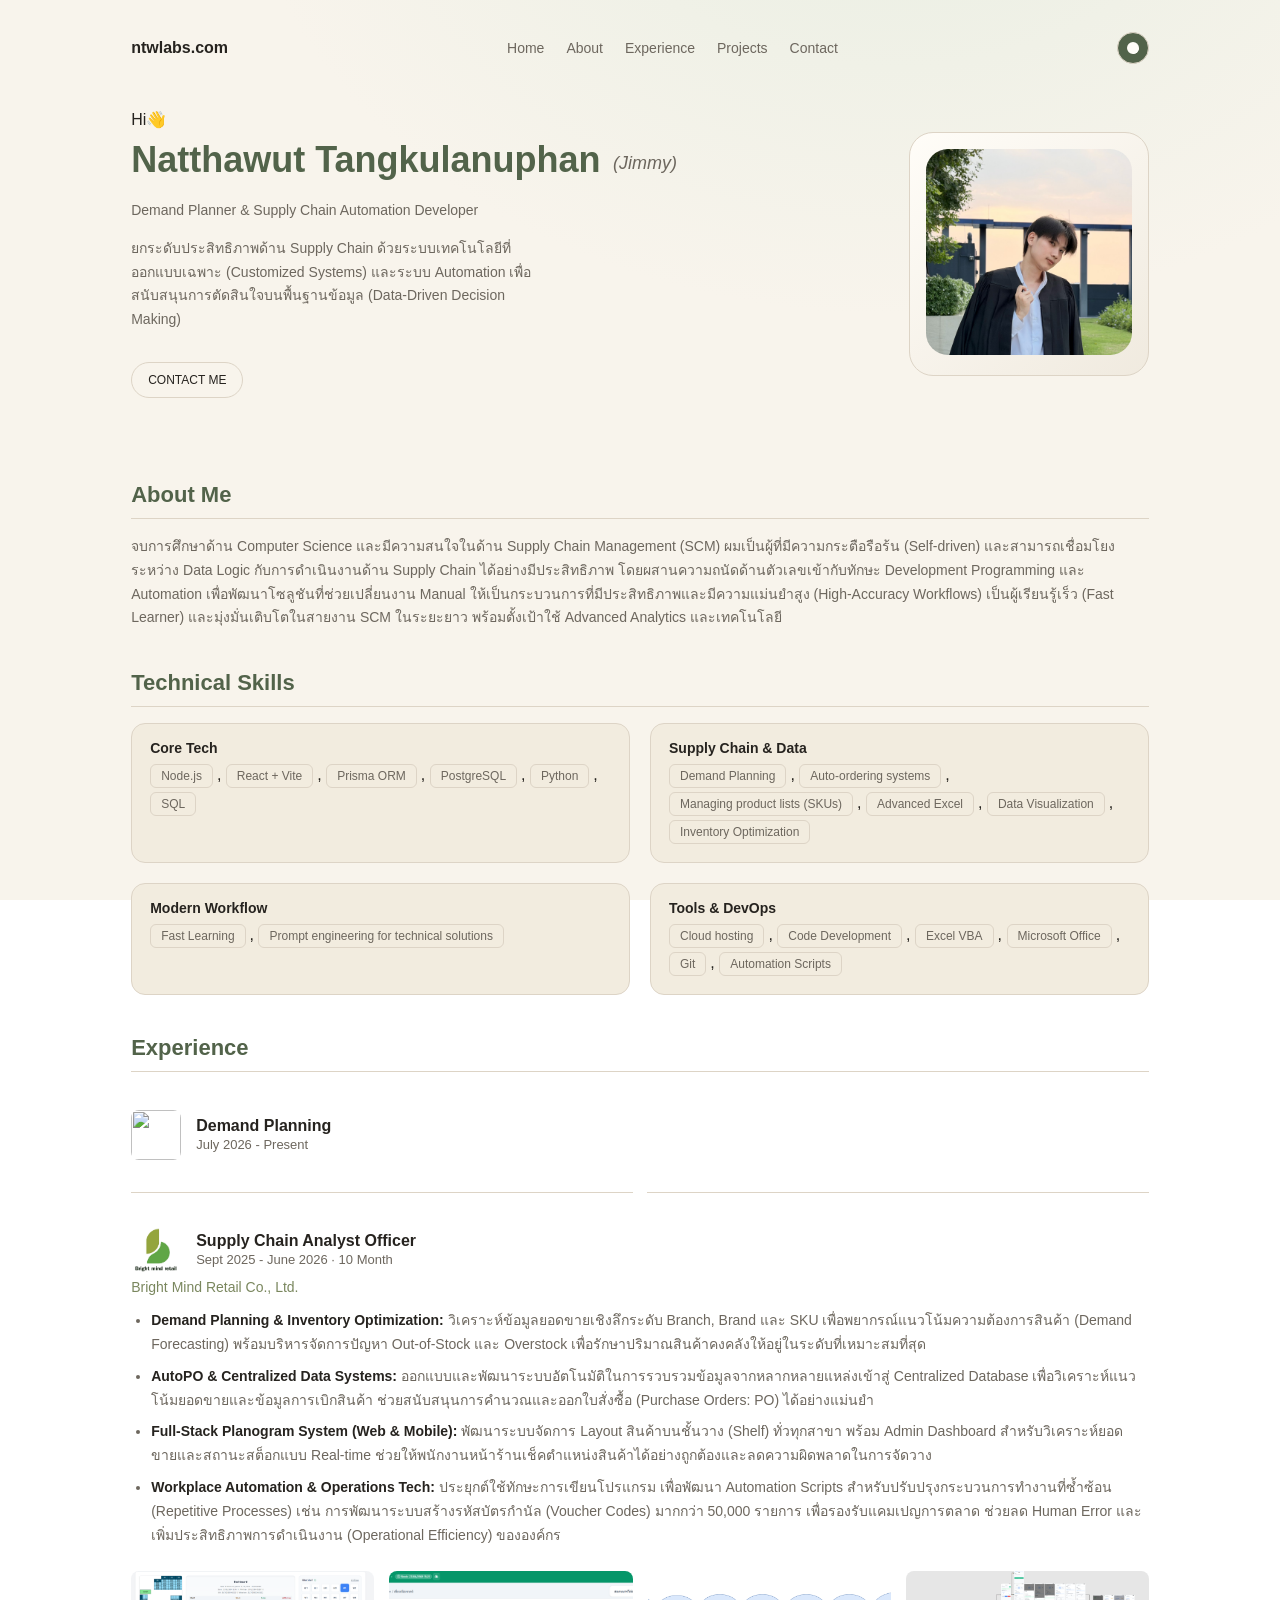
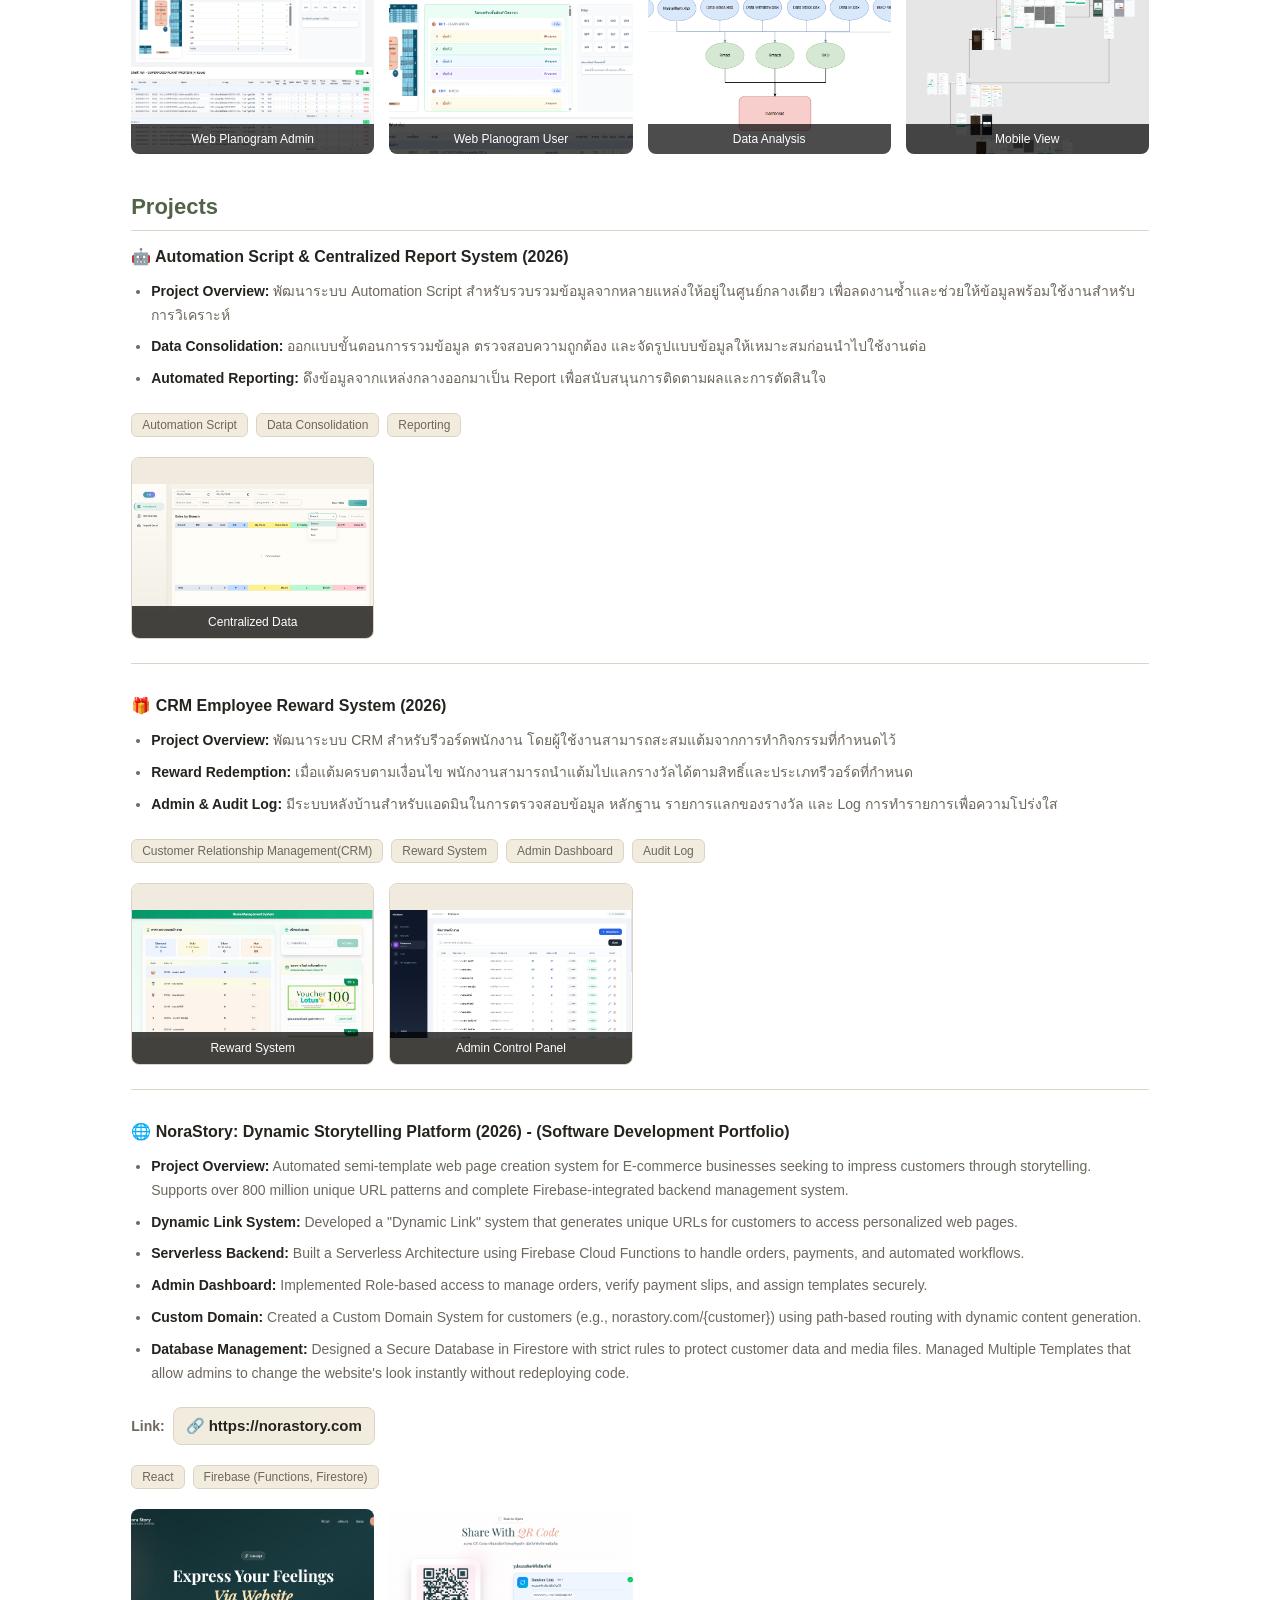
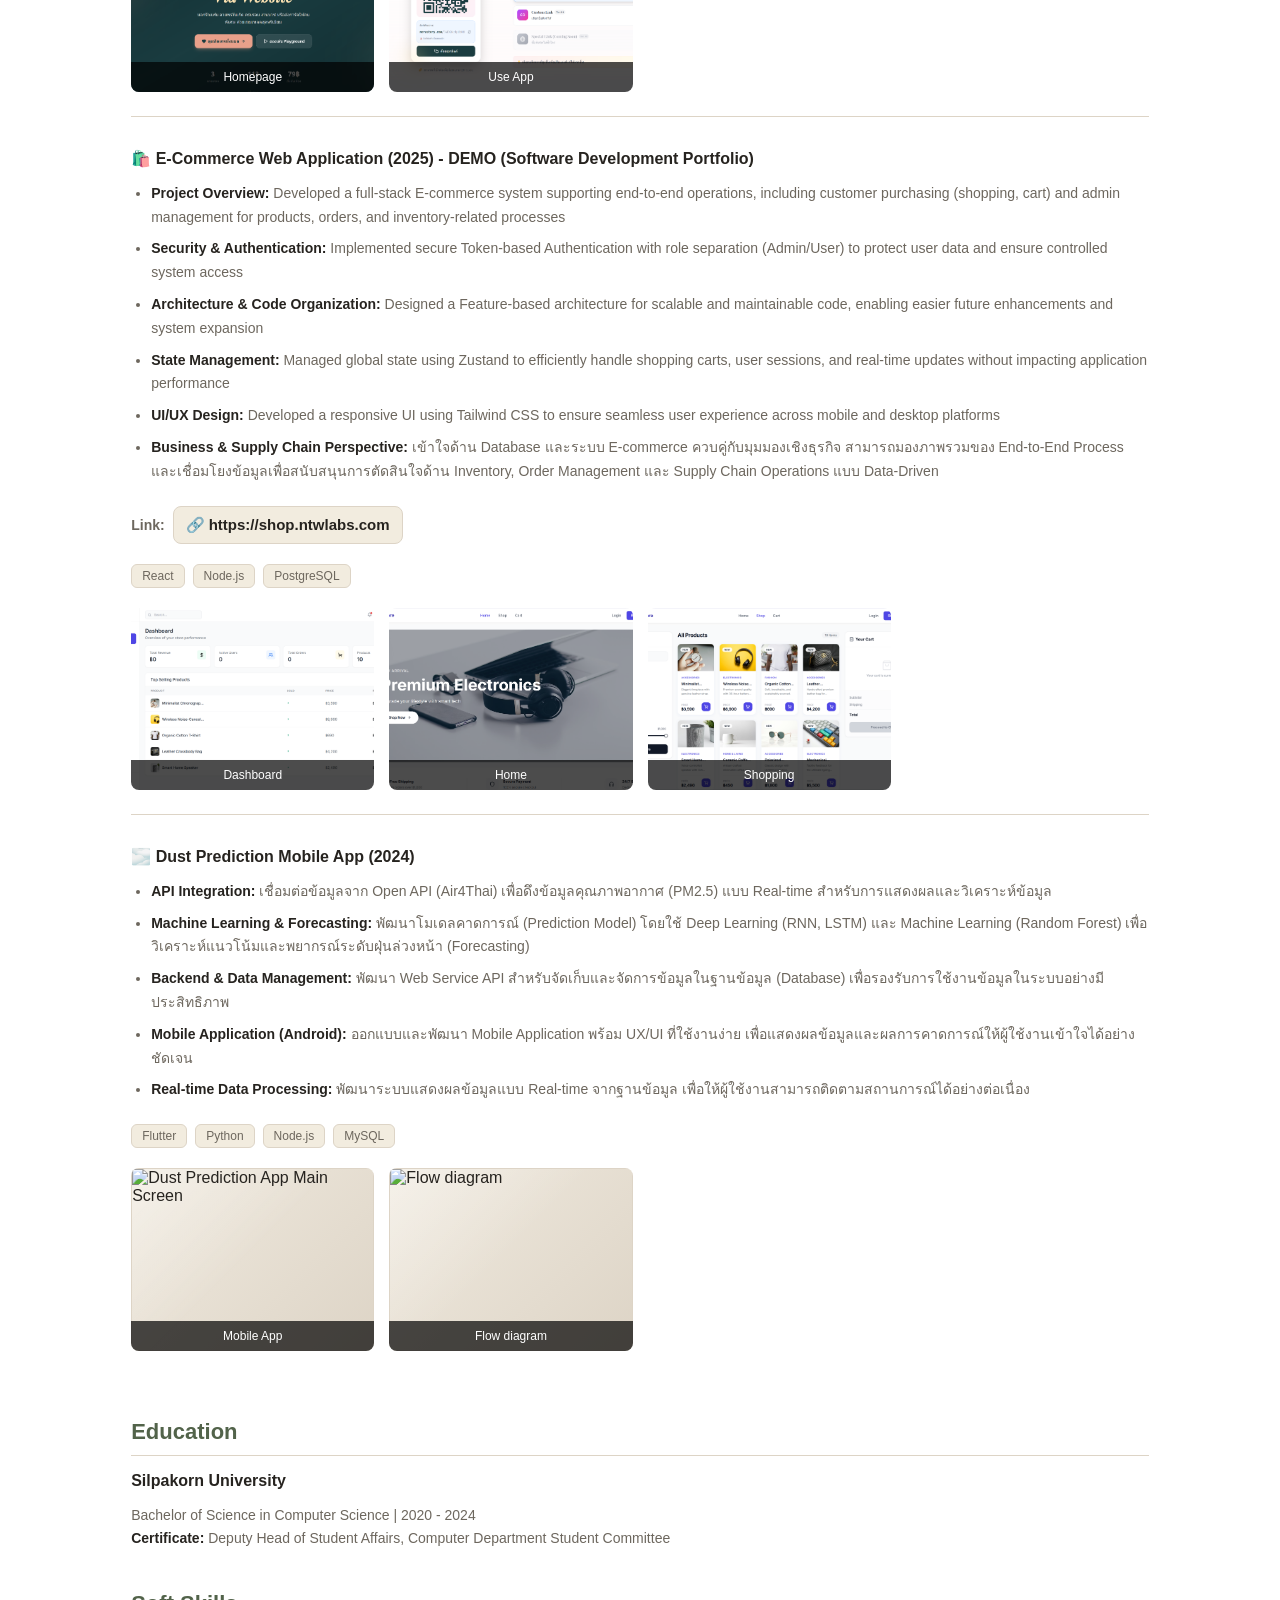
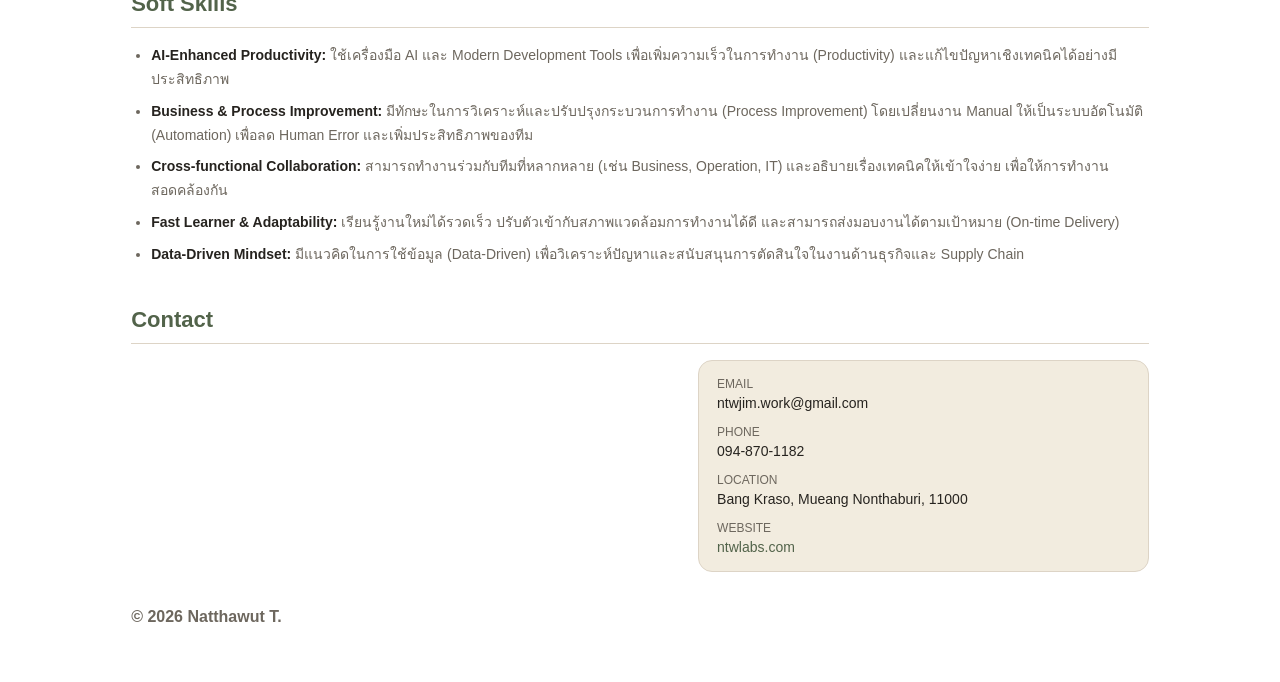
==== commit 7d9d9237: "update port" ====
--- a/index.html
+++ b/index.html
@@ -1,436 +1,618 @@
 <!doctype html>
 <html lang="en">
 
-<head>
-  <meta charset="utf-8" />
-  <meta name="viewport" content="width=device-width, initial-scale=1" />
-  <title>Natthawut T. - Developer</title>
-  <link rel="stylesheet" href="dev-portfolio-03.css" />
-</head>
-
-<body data-theme="light">
-  <div class="page">
-    <nav class="nav">
-      <div class="brand">ntwlabs.com</div>
-      <div class="nav-links">
-        <a href="#home">Home</a>
-        <a href="#about">About</a>
-        <a href="#experience">Experience</a>
-        <a href="#projects">Projects</a>
-        <a href="#contact">Contact</a>
-      </div>
-      <div class="nav-icons">
-        <button class="theme-toggle" type="button" aria-label="Toggle theme">
-          <svg viewBox="0 0 24 24" aria-hidden="true">
-            <path d="M12 3a9 9 0 1 0 9 9h-9z" />
-            <path d="M12 3a9 9 0 0 1 0 18V3z" />
-          </svg>
-        </button>
-        <!-- <a class="icon-btn" href="https://github.com/jimjaja" target="_blank" aria-label="GitHub">
-          <svg viewBox="0 0 24 24" aria-hidden="true">
-            <path
-              d="M12 2a10 10 0 0 0-3.16 19.49c.5.1.68-.22.68-.48v-1.7c-2.78.6-3.37-1.19-3.37-1.19-.45-1.17-1.1-1.48-1.1-1.48-.9-.63.07-.62.07-.62 1 .07 1.53 1.05 1.53 1.05.9 1.56 2.37 1.1 2.95.85.1-.67.35-1.1.64-1.36-2.22-.25-4.56-1.12-4.56-5a3.9 3.9 0 0 1 1.03-2.7 3.6 3.6 0 0 1 .1-2.66s.85-.27 2.8 1.03a9.6 9.6 0 0 1 5.1 0c1.95-1.3 2.8-1.03 2.8-1.03.38.9.36 2 .1 2.66a3.9 3.9 0 0 1 1.03 2.7c0 3.9-2.35 4.75-4.58 5 .36.31.69.92.69 1.85v2.75c0 .26.18.59.69.48A10 10 0 0 0 12 2z" />
-          </svg>
-        </a> -->
-      </div>
-    </nav>
-
-    <section class="hero" id="home">
-      <div>
-        <div class="muted">Hi👋</div>
-        <h2>Natthawut Tangkulanuphan</h2>
-        <h6>(Jimmy)</h6>
-        <p class="hero-subtitle">Supply Chain Analyst & Full-Stack Solutions Developer</p>
-        <p>
-          ยกระดับประสิทธิภาพด้าน Supply Chain (Supply Chain Performance) ด้วยระบบเทคโนโลยีที่ออกแบบเฉพาะ (Customized
-          Systems) และระบบ Automation เพื่อสนับสนุนการตัดสินใจบนพื้นฐานข้อมูล (Data-Driven Decision Making)
-        </p>
-        <a class="btn" href="#contact">Contact Me</a>
-      </div>
-      <div class="portrait-card">
-        <img class="portrait" src="images/profile.jpg" alt="Natthawut (Jimmy) - Profile Picture"
-          oncontextmenu="return false;" draggable="false" />
-      </div>
-    </section>
-
-    <section class="section" id="about">
-      <h2 class="section-title">About Me</h2>
-      <div class="divider"></div>
-      <p class="about-text">
-        จบการศึกษาด้าน Computer Science และมีความสนใจในด้าน Supply Chain Management (SCM)
-        ผมเป็นผู้ที่มีความกระตือรือร้น (Self-driven) และสามารถเชื่อมโยงระหว่าง Data Logic กับการดำเนินงานด้าน Supply
-        Chain ได้อย่างมีประสิทธิภาพ โดยผสานความถนัดด้านตัวเลขเข้ากับทักษะ Full-Stack Development และ Automation
-        เพื่อพัฒนาโซลูชันที่ช่วยเปลี่ยนงาน Manual ให้เป็นกระบวนการที่มีประสิทธิภาพและมีความแม่นยำสูง (High-Accuracy
-        Workflows) ผมเป็นผู้เรียนรู้เร็ว (Fast Learner) และมุ่งมั่นเติบโตในสายงาน SCM ในระยะยาว พร้อมตั้งเป้าใช้
-        Advanced Analytics และเทคโนโลยี</p>
-    </section>
-
-    <section class="section" id="skills">
-      <h2 class="section-title">Technical Skills</h2>
-      <div class="divider"></div>
-      <div class="skills">
-        <div class="skill">
-          <h4>Core Tech</h4>
-          <span>Node.js (Express)</span>, <span>React + Vite</span>, <span>Prisma ORM</span>, <span>PostgreSQL</span>,
-          <span>Python</span>, <span>SQL</span>
-        </div>
-        <div class="skill">
-          <h4>Supply Chain & Data</h4>
-          <span>Planning for demand</span>, <span>Auto-ordering systems</span>, <span>Managing product lists
-            (SKUs)</span>, <span>Advanced Excel</span>,
-          <span>Data Visualization</span>, <span>Inventory Optimization</span>
-        </div>
-        <div class="skill">
-          <h4>Modern Workflow</h4>
-          <span>Using AI-powered IDEs to write code faster</span>, <span>Prompt engineering for technical
-            solutions</span>
-        </div>
-        <div class="skill">
-          <h4>Tools & DevOps</h4>
-          <span>Cloud hosting (DigitalOcean)</span>, <span>Cloudflare</span>, <span>Excel VBA</span>,
-          <span>Microsoft Office</span>,
-          <span>Git</span>, <span>Automation Scripts</span>
-        </div>
-      </div>
-    </section>
-
-    <section class="section" id="experience">
-      <h2 class="section-title">Experience</h2>
-      <div class="divider"></div>
-      <div class="experience-item">
-        <div class="exp-header">
-          <div style="display: flex; align-items: center; gap: 15px;">
-            <img src="images/baimiang-logo.png" alt="Bright Mind Retail Logo"
-              style="width: 50px; height: 50px; object-fit: contain; border-radius: 8px;" />
-            <div>
-              <h3 style="margin: 0;">Supply Chain Analyst Officer</h3>
-              <span class="exp-date">Sept 2025 - Present</span>
-            </div>
-          </div>
-
-        </div>
-        <p class="exp-company">Bright Mind Retail Co., Ltd.</p>
+  <head>
+    <meta charset="utf-8" />
+    <meta name="viewport" content="width=device-width, initial-scale=1" />
+    <title>Natthawut T. - Developer</title>
+    <link rel="stylesheet" href="dev-portfolio-03.css" />
+  </head>
+
+  <body data-theme="light">
+    <div class="page">
+      <nav class="nav">
+        <div class="brand">ntwlabs.com</div>
+        <div class="nav-links">
+          <a href="#home">Home</a>
+          <a href="#about">About</a>
+          <a href="#experience">Experience</a>
+          <a href="#projects">Projects</a>
+          <a href="#contact">Contact</a>
+        </div>
+        <div class="nav-icons">
+          <button class="theme-toggle" type="button" aria-label="Toggle theme">
+            <svg viewBox="0 0 24 24" aria-hidden="true">
+              <path d="M12 3a9 9 0 1 0 9 9h-9z" />
+              <path d="M12 3a9 9 0 0 1 0 18V3z" />
+            </svg>
+          </button>
+        </div>
+      </nav>
+
+      <section class="hero" id="home">
+        <div>
+          <div class="muted">Hi👋</div>
+          <h2>Natthawut Tangkulanuphan</h2>
+          <h6>(Jimmy)</h6>
+          <p class="hero-subtitle">Demand Planner & Supply Chain Automation
+            Developer</p>
+          <p>
+            ยกระดับประสิทธิภาพด้าน Supply Chain
+            ด้วยระบบเทคโนโลยีที่ออกแบบเฉพาะ (Customized
+            Systems) และระบบ Automation เพื่อสนับสนุนการตัดสินใจบนพื้นฐานข้อมูล
+            (Data-Driven Decision Making)
+          </p>
+          <a class="btn" href="#contact">Contact Me</a>
+        </div>
+        <div class="portrait-card">
+          <img class="portrait" src="images/profile.jpg"
+            alt="Natthawut (Jimmy) - Profile Picture"
+            oncontextmenu="return false;" draggable="false" />
+        </div>
+      </section>
+
+      <section class="section" id="about">
+        <h2 class="section-title">About Me</h2>
+        <div class="divider"></div>
+        <p class="about-text">
+          จบการศึกษาด้าน Computer Science และมีความสนใจในด้าน Supply Chain
+          Management (SCM)
+          ผมเป็นผู้ที่มีความกระตือรือร้น (Self-driven) และสามารถเชื่อมโยงระหว่าง
+          Data Logic กับการดำเนินงานด้าน Supply
+          Chain ได้อย่างมีประสิทธิภาพ โดยผสานความถนัดด้านตัวเลขเข้ากับทักษะ
+          Development Programming และ Automation
+          เพื่อพัฒนาโซลูชันที่ช่วยเปลี่ยนงาน Manual
+          ให้เป็นกระบวนการที่มีประสิทธิภาพและมีความแม่นยำสูง (High-Accuracy
+          Workflows) เป็นผู้เรียนรู้เร็ว (Fast Learner)
+          และมุ่งมั่นเติบโตในสายงาน SCM ในระยะยาว พร้อมตั้งเป้าใช้
+          Advanced Analytics และเทคโนโลยี</p>
+      </section>
+
+      <section class="section" id="skills">
+        <h2 class="section-title">Technical Skills</h2>
+        <div class="divider"></div>
+        <div class="skills">
+          <div class="skill">
+            <h4>Core Tech</h4>
+            <span>Node.js</span>, <span>React + Vite</span>,
+            <span>Prisma ORM</span>, <span>PostgreSQL</span>,
+            <span>Python</span>, <span>SQL</span>
+          </div>
+          <div class="skill">
+            <h4>Supply Chain & Data</h4>
+            <span>Demand Planning</span>, <span>Auto-ordering
+              systems</span>, <span>Managing product lists
+              (SKUs)</span>, <span>Advanced Excel</span>,
+            <span>Data Visualization</span>, <span>Inventory Optimization</span>
+          </div>
+          <div class="skill">
+            <h4>Modern Workflow</h4>
+            <span>Fast Learning</span>,
+            <span>Prompt engineering for technical
+              solutions</span>
+          </div>
+          <div class="skill">
+            <h4>Tools & DevOps</h4>
+            <span>Cloud hosting</span>, <span>Code Development</span>,
+            <span>Excel VBA</span>,
+            <span>Microsoft Office</span>,
+            <span>Git</span>, <span>Automation Scripts</span>
+          </div>
+        </div>
+      </section>
+
+      <section class="section" id="experience">
+        <h2 class="section-title">Experience</h2>
+        <div class="divider"></div>
+        <div class="experience-item">
+
+          <div class="experience-item experience-item-secondary">
+            <div class="exp-header">
+              <div style="display: flex; align-items: center; gap: 15px;">
+                <img src="images/withit-log.png" alt=""
+                  style="width: 50px; height: 50px; object-fit: contain; border-radius: 8px;" />
+                <div>
+                  <h3 style="margin: 0;">Demand Planning</h3>
+                  <span class="exp-date">July 2026 - Present</span>
+                </div>
+              </div>
+            </div>
+            <!-- <p class="exp-company">Withit Group Co., Ltd.</p> -->
+            <!-- <ul class="about-text"
+              style="padding-left: 20px; list-style-type: disc; display: flex; flex-direction: column; gap: 8px;">
+              <li><strong>:</strong>
+              </li>
+            </ul> -->
+          </div>
+          <div class="experience-separator ">
+          </div>
+          <div class="exp-header">
+            <div style="display: flex; align-items: center; gap: 15px;">
+              <img src="images/baimiang-logo.png" alt="Bright Mind Retail Logo"
+                style="width: 50px; height: 50px; object-fit: contain; border-radius: 8px;" />
+              <div>
+                <h3 style="margin: 0;">Supply Chain Analyst Officer</h3>
+                <span class="exp-date">Sept 2025 - June 2026 · 10 Month</span>
+              </div>
+            </div>
+
+          </div>
+          <p class="exp-company">Bright Mind Retail Co., Ltd.</p>
+          <ul class="about-text"
+            style="padding-left: 20px; list-style-type: disc; display: flex; flex-direction: column; gap: 8px;">
+            <!-- ข้อ 1: ชูโรงเรื่อง Demand & Inventory ชัดๆ -->
+            <li><strong>Demand Planning & Inventory Optimization:</strong>
+              วิเคราะห์ข้อมูลยอดขายเชิงลึกระดับ Branch, Brand และ SKU
+              เพื่อพยากรณ์แนวโน้มความต้องการสินค้า (Demand Forecasting)
+              พร้อมบริหารจัดการปัญหา Out-of-Stock และ Overstock
+              เพื่อรักษาปริมาณสินค้าคงคลังให้อยู่ในระดับที่เหมาะสมที่สุด
+            </li>
+
+            <!-- ข้อ 2: เชื่อมโยง Data เข้ากับระบบอัตโนมัติ -->
+            <li><strong>AutoPO & Centralized Data Systems:</strong>
+              ออกแบบและพัฒนาระบบอัตโนมัติในการรวบรวมข้อมูลจากหลากหลายแหล่งเข้าสู่
+              Centralized Database
+              เพื่อวิเคราะห์แนวโน้มยอดขายและข้อมูลการเบิกสินค้า
+              ช่วยสนับสนุนการคำนวณและออกใบสั่งซื้อ (Purchase Orders: PO)
+              ได้อย่างแม่นยำ
+            </li>
+
+            <!-- ข้อ 3: โชว์ของเรื่องระบบที่สร้างอิมแพคกับหน้าร้าน -->
+            <li><strong>Full-Stack Planogram System (Web & Mobile):</strong>
+              พัฒนาระบบจัดการ Layout สินค้าบนชั้นวาง (Shelf) ทั่วทุกสาขา พร้อม
+              Admin Dashboard สำหรับวิเคราะห์ยอดขายและสถานะสต็อกแบบ Real-time
+              ช่วยให้พนักงานหน้าร้านเช็คตำแหน่งสินค้าได้อย่างถูกต้องและลดความผิดพลาดในการจัดวาง
+            </li>
+
+            <!-- ข้อ 4: มัดรวมงาน Automation ให้ดูเป็นระบบ ไม่เลอะเทอะ -->
+            <li><strong>Workplace Automation & Operations Tech:</strong>
+              ประยุกต์ใช้ทักษะการเขียนโปรแกรม เพื่อพัฒนา
+              Automation Scripts สำหรับปรับปรุงกระบวนการทำงานที่ซ้ำซ้อน
+              (Repetitive Processes)
+              เช่น การพัฒนาระบบสร้างรหัสบัตรกำนัล (Voucher Codes) มากกว่า 50,000
+              รายการ เพื่อรองรับแคมเปญการตลาด
+              ช่วยลด Human Error และเพิ่มประสิทธิภาพการดำเนินงาน (Operational
+              Efficiency) ขององค์กร
+            </li>
+          </ul>
+        </div>
+        <div class="work-grid" style="margin-top: 20px;">
+          <div
+            style="position: relative; width: 100%; aspect-ratio: 4/3; border-radius: 8px; overflow: hidden;">
+            <img src="images/pog-admin.png" alt="POG Role Admin"
+              class="work-thumb-img"
+              style="background: linear-gradient(135deg, var(--panel-2) 0%, var(--line) 100%);" />
+            <div
+              style="position: absolute; bottom: 0; left: 0; right: 0; background: rgba(0,0,0,0.7); color: white; padding: 8px; text-align: center; font-size: 12px;">
+              Web Planogram Admin
+            </div>
+          </div>
+          <div
+            style="position: relative; width: 100%; aspect-ratio: 4/3; border-radius: 8px; overflow: hidden;">
+            <img src="images/pog-user.png" alt="POG Role User"
+              class="work-thumb-img"
+              style="background: linear-gradient(135deg, var(--panel-2) 0%, var(--line) 100%);" />
+            <div
+              style="position: absolute; bottom: 0; left: 0; right: 0; background: rgba(0,0,0,0.7); color: white; padding: 8px; text-align: center; font-size: 12px;">
+              Web Planogram User
+            </div>
+          </div>
+          <div
+            style="position: relative; width: 100%; aspect-ratio: 4/3; border-radius: 8px; overflow: hidden;">
+            <img src="images/pog-stock.png" alt="POG Data Analysis"
+              class="work-thumb-img"
+              style="background: linear-gradient(135deg, var(--panel-2) 0%, var(--line) 100%);" />
+            <div
+              style="position: absolute; bottom: 0; left: 0; right: 0; background: rgba(0,0,0,0.7); color: white; padding: 8px; text-align: center; font-size: 12px;">
+              Data Analysis
+            </div>
+          </div>
+          <div
+            style="position: relative; width: 100%; aspect-ratio: 4/3; border-radius: 8px; overflow: hidden;">
+            <img src="images/pog-mobile.png" alt="POG Mobile View"
+              class="work-thumb-img"
+              style="background: linear-gradient(135deg, var(--panel-2) 0%, var(--line) 100%);" />
+            <div
+              style="position: absolute; bottom: 0; left: 0; right: 0; background: rgba(0,0,0,0.7); color: white; padding: 8px; text-align: center; font-size: 12px;">
+              Mobile View
+            </div>
+          </div>
+        </div>
+
+      </section>
+
+      <section class="section" id="projects">
+        <h2 class="section-title">Projects</h2>
+        <div class="divider"></div>
+        <div class="project-item">
+          <h3 class="project-title">🤖 Automation Script & Centralized Report
+            System (2026)</h3>
+
+          <ul class="about-text"
+            style="padding-left: 20px; list-style-type: disc; display: flex; flex-direction: column; gap: 8px;">
+            <li><strong>Project Overview:</strong> พัฒนาระบบ Automation Script
+              สำหรับรวบรวมข้อมูลจากหลายแหล่งให้อยู่ในศูนย์กลางเดียว
+              เพื่อลดงานซ้ำและช่วยให้ข้อมูลพร้อมใช้งานสำหรับการวิเคราะห์</li>
+            <li><strong>Data Consolidation:</strong> ออกแบบขั้นตอนการรวมข้อมูล
+              ตรวจสอบความถูกต้อง
+              และจัดรูปแบบข้อมูลให้เหมาะสมก่อนนำไปใช้งานต่อ</li>
+            <li><strong>Automated Reporting:</strong>
+              ดึงข้อมูลจากแหล่งกลางออกมาเป็น Report
+              เพื่อสนับสนุนการติดตามผลและการตัดสินใจ</li>
+          </ul>
+
+          <div class="project-tech">
+            <span class="tag">Automation Script</span>
+            <span class="tag">Data Consolidation</span>
+            <span class="tag">Reporting</span>
+          </div>
+
+          <div class="work-grid project-media-grid">
+            <div class="project-shot">
+              <img class="work-thumb-img placeholder-thumb"
+                src="images/MatrixMix.png"
+                alt="Automation Centralized Data" oncontextmenu="return false;"
+                draggable="false" />
+              <div class="project-shot-caption">
+                Centralized Data
+              </div>
+            </div>
+          </div>
+        </div>
+
+        <div class="project-item">
+          <h3 class="project-title">🎁 CRM Employee Reward System (2026)</h3>
+
+          <ul class="about-text"
+            style="padding-left: 20px; list-style-type: disc; display: flex; flex-direction: column; gap: 8px;">
+            <li><strong>Project Overview:</strong> พัฒนาระบบ CRM
+              สำหรับรีวอร์ดพนักงาน
+              โดยผู้ใช้งานสามารถสะสมแต้มจากการทำกิจกรรมที่กำหนดไว้</li>
+            <li><strong>Reward Redemption:</strong> เมื่อแต้มครบตามเงื่อนไข
+              พนักงานสามารถนำแต้มไปแลกรางวัลได้ตามสิทธิ์และประเภทรีวอร์ดที่กำหนด</li>
+            <li><strong>Admin & Audit Log:</strong>
+              มีระบบหลังบ้านสำหรับแอดมินในการตรวจสอบข้อมูล หลักฐาน
+              รายการแลกของรางวัล และ Log การทำรายการเพื่อความโปร่งใส</li>
+          </ul>
+
+          <div class="project-tech">
+            <span class="tag">Customer Relationship Management(CRM)</span>
+            <span class="tag">Reward System</span>
+            <span class="tag">Admin Dashboard</span>
+            <span class="tag">Audit Log</span>
+          </div>
+
+          <div class="work-grid project-media-grid">
+            <div class="project-shot">
+              <img class="work-thumb-img placeholder-thumb"
+                src="images/hq-user.jpg"
+                alt="CRM Reward User" oncontextmenu="return false;"
+                draggable="false" />
+              <div class="project-shot-caption">
+                Reward System
+              </div>
+            </div>
+            <div class="project-shot">
+              <img class="work-thumb-img placeholder-thumb"
+                src="images/hq-admin.jpg"
+                alt="CRM Reward Admin" oncontextmenu="return false;"
+                draggable="false" />
+              <div class="project-shot-caption">
+                Admin Control Panel
+              </div>
+            </div>
+          </div>
+        </div>
+
+        <div class="project-item">
+          <h3 class="project-title">🌐 NoraStory: Dynamic Storytelling Platform
+            (2026) - (Software Development Portfolio)</h3>
+
+          <ul class="about-text"
+            style="padding-left: 20px; list-style-type: disc; display: flex; flex-direction: column; gap: 8px;">
+            <li><strong>Project Overview:</strong> Automated semi-template web
+              page creation system for E-commerce
+              businesses seeking to impress customers through storytelling.
+              Supports over 800 million unique URL patterns
+              and complete Firebase-integrated backend management system.</li>
+            <li><strong>Dynamic Link System:</strong> Developed a "Dynamic Link"
+              system that generates unique URLs for
+              customers to access personalized web pages.</li>
+            <li><strong>Serverless Backend:</strong> Built a Serverless
+              Architecture using Firebase Cloud Functions to
+              handle orders, payments, and automated workflows.</li>
+            <li><strong>Admin Dashboard:</strong> Implemented Role-based access
+              to manage orders, verify payment slips,
+              and assign templates securely.</li>
+            <li><strong>Custom Domain:</strong> Created a Custom Domain System
+              for customers (e.g.,
+              norastory.com/{customer})
+              using path-based routing with dynamic content generation.</li>
+            <li><strong>Database Management:</strong> Designed a Secure Database
+              in Firestore with strict rules to protect
+              customer data and media files. Managed Multiple Templates that
+              allow admins to change the website's look
+              instantly without redeploying code.</li>
+          </ul>
+
+          <p class="project-desc"
+            style="margin-top: 15px; margin-bottom: 20px;">
+            <strong>Link:</strong> <a href="https://norastory.com"
+              target="_blank"
+              style="color: var(--text); font-weight: 800; font-size: 15px; background: var(--chip); border: 1px solid var(--line); padding: 6px 12px; border-radius: 8px; text-decoration: none; display: inline-flex; align-items: center; gap: 6px; margin-left: 4px; transition: all 0.2s;">🔗
+              https://norastory.com</a>
+          </p>
+
+          <div class="project-tech">
+            <span class="tag">React</span>
+            <span class="tag">Firebase (Functions, Firestore)</span>
+          </div>
+          <div class="work-grid" style="margin-top: 20px;">
+            <div
+              style="position: relative; width: 100%; aspect-ratio: 4/3; border-radius: 8px; overflow: hidden;">
+              <img class="work-thumb-img" src="images/nora-home.png"
+                alt="Homepage" oncontextmenu="return false;"
+                draggable="false"
+                style="background: linear-gradient(135deg, var(--panel-2) 0%, var(--line) 100%);" />
+              <div
+                style="position: absolute; bottom: 0; left: 0; right: 0; background: rgba(0,0,0,0.7); color: white; padding: 8px; text-align: center; font-size: 12px;">
+                Homepage
+              </div>
+            </div>
+            <div
+              style="position: relative; width: 100%; aspect-ratio: 4/3; border-radius: 8px; overflow: hidden;">
+              <img class="work-thumb-img" src="images/nora-scan.png"
+                alt="Use App" oncontextmenu="return false;"
+                draggable="false"
+                style="background: linear-gradient(135deg, var(--panel-2) 0%, var(--line) 100%);" />
+              <div
+                style="position: absolute; bottom: 0; left: 0; right: 0; background: rgba(0,0,0,0.7); color: white; padding: 8px; text-align: center; font-size: 12px;">
+                Use App
+              </div>
+            </div>
+          </div>
+        </div>
+
+        <div class="project-item">
+          <h3 class="project-title">🛍️ E-Commerce Web Application (2025) -
+            DEMO (Software Development Portfolio)</h3>
+
+          <ul class="about-text"
+            style="padding-left: 20px; list-style-type: disc; display: flex; flex-direction: column; gap: 8px;">
+            <li><strong>Project Overview:</strong> Developed a full-stack
+              E-commerce system supporting end-to-end
+              operations, including customer purchasing (shopping, cart) and
+              admin management for products, orders, and
+              inventory-related processes</li>
+
+            <li><strong>Security & Authentication:</strong> Implemented secure
+              Token-based Authentication with role
+              separation (Admin/User) to protect user data and ensure controlled
+              system access</li>
+
+            <li><strong>Architecture & Code Organization:</strong> Designed a
+              Feature-based architecture for scalable and
+              maintainable code, enabling easier future enhancements and system
+              expansion</li>
+
+            <li><strong>State Management:</strong> Managed global state using
+              Zustand to efficiently handle shopping
+              carts, user sessions, and real-time updates without impacting
+              application performance</li>
+
+            <li><strong>UI/UX Design:</strong> Developed a responsive UI using
+              Tailwind CSS to ensure seamless user
+              experience across mobile and desktop platforms</li>
+
+            <li><strong>Business & Supply Chain Perspective:</strong>
+              เข้าใจด้าน Database และระบบ E-commerce
+              ควบคู่กับมุมมองเชิงธุรกิจ สามารถมองภาพรวมของ End-to-End Process
+              และเชื่อมโยงข้อมูลเพื่อสนับสนุนการตัดสินใจด้าน Inventory, Order
+              Management และ Supply Chain Operations แบบ
+              Data-Driven</li>
+          </ul>
+
+          <p class="project-desc"
+            style="margin-top: 15px; margin-bottom: 20px;">
+            <strong>Link:</strong> <a href="https://shop.ntwlabs.com"
+              target="_blank"
+              style="color: var(--text); font-weight: 800; font-size: 15px; background: var(--chip); border: 1px solid var(--line); padding: 6px 12px; border-radius: 8px; text-decoration: none; display: inline-flex; align-items: center; gap: 6px; margin-left: 4px; transition: all 0.2s;">🔗
+              https://shop.ntwlabs.com</a>
+          </p>
+          <div class="project-tech">
+            <span class="tag">React</span>
+            <span class="tag">Node.js</span>
+            <span class="tag">PostgreSQL</span>
+          </div>
+          <div class="work-grid" style="margin-top: 20px;">
+            <div
+              style="position: relative; width: 100%; aspect-ratio: 4/3; border-radius: 8px; overflow: hidden;">
+              <img class="work-thumb-img" src="images/ecommerce-dashboard.png"
+                alt="E-Commerce Homepage"
+                oncontextmenu="return false;" draggable="false"
+                style="background: linear-gradient(135deg, var(--panel-2) 0%, var(--line) 100%);" />
+              <div
+                style="position: absolute; bottom: 0; left: 0; right: 0; background: rgba(0,0,0,0.7); color: white; padding: 8px; text-align: center; font-size: 12px;">
+                Dashboard
+              </div>
+            </div>
+            <div
+              style="position: relative; width: 100%; aspect-ratio: 4/3; border-radius: 8px; overflow: hidden;">
+              <img class="work-thumb-img" src="images/ecommerce-home.png"
+                alt="E-Commerce Home"
+                oncontextmenu="return false;" draggable="false"
+                style="background: linear-gradient(135deg, var(--panel-2) 0%, var(--line) 100%);" />
+              <div
+                style="position: absolute; bottom: 0; left: 0; right: 0; background: rgba(0,0,0,0.7); color: white; padding: 8px; text-align: center; font-size: 12px;">
+                Home
+              </div>
+            </div>
+            <div
+              style="position: relative; width: 100%; aspect-ratio: 4/3; border-radius: 8px; overflow: hidden;">
+              <img class="work-thumb-img" src="images/ecommerce-shop.png"
+                alt="E-Commerce Shopping"
+                oncontextmenu="return false;" draggable="false"
+                style="background: linear-gradient(135deg, var(--panel-2) 0%, var(--line) 100%);" />
+              <div
+                style="position: absolute; bottom: 0; left: 0; right: 0; background: rgba(0,0,0,0.7); color: white; padding: 8px; text-align: center; font-size: 12px;">
+                Shopping
+              </div>
+            </div>
+          </div>
+        </div>
+
+        <div class="project-item">
+          <h3 class="project-title">🌫️ Dust Prediction Mobile App (2024)</h3>
+
+          <ul class="about-text"
+            style="padding-left: 20px; list-style-type: disc; display: flex; flex-direction: column; gap: 8px;">
+
+            <li><strong>API Integration:</strong> เชื่อมต่อข้อมูลจาก Open API
+              (Air4Thai) เพื่อดึงข้อมูลคุณภาพอากาศ (PM2.5)
+              แบบ Real-time สำหรับการแสดงผลและวิเคราะห์ข้อมูล</li>
+
+            <li><strong>Machine Learning & Forecasting:</strong>
+              พัฒนาโมเดลคาดการณ์ (Prediction Model) โดยใช้ Deep
+              Learning (RNN, LSTM) และ Machine Learning (Random Forest)
+              เพื่อวิเคราะห์แนวโน้มและพยากรณ์ระดับฝุ่นล่วงหน้า
+              (Forecasting)</li>
+
+            <li><strong>Backend & Data Management:</strong> พัฒนา Web Service
+              API สำหรับจัดเก็บและจัดการข้อมูลในฐานข้อมูล
+              (Database) เพื่อรองรับการใช้งานข้อมูลในระบบอย่างมีประสิทธิภาพ</li>
+
+            <li><strong>Mobile Application (Android):</strong> ออกแบบและพัฒนา
+              Mobile Application พร้อม UX/UI ที่ใช้งานง่าย
+              เพื่อแสดงผลข้อมูลและผลการคาดการณ์ให้ผู้ใช้งานเข้าใจได้อย่างชัดเจน</li>
+
+            <li><strong>Real-time Data Processing:</strong>
+              พัฒนาระบบแสดงผลข้อมูลแบบ Real-time จากฐานข้อมูล
+              เพื่อให้ผู้ใช้งานสามารถติดตามสถานการณ์ได้อย่างต่อเนื่อง</li>
+
+          </ul>
+          <div class="project-tech">
+            <span class="tag">Flutter</span>
+            <span class="tag">Python</span>
+            <span class="tag">Node.js</span>
+            <span class="tag">MySQL</span>
+          </div>
+          <div class="work-grid" style="margin-top: 20px;">
+            <div
+              style="position: relative; width: 100%; aspect-ratio: 4/3; border-radius: 8px; overflow: hidden;">
+              <img class="work-thumb-img placeholder-thumb"
+                src="images/dust-app-main.png"
+                alt="Dust Prediction App Main Screen"
+                oncontextmenu="return false;" draggable="false" />
+              <div
+                style="position: absolute; bottom: 0; left: 0; right: 0; background: rgba(0,0,0,0.7); color: white; padding: 8px; text-align: center; font-size: 12px;">
+                Mobile App
+              </div>
+            </div>
+            <div
+              style="position: relative; width: 100%; aspect-ratio: 4/3; border-radius: 8px; overflow: hidden;">
+              <img class="work-thumb-img placeholder-thumb"
+                src="images/dust-app-api.png"
+                alt="Flow diagram" oncontextmenu="return false;"
+                draggable="false" />
+              <div
+                style="position: absolute; bottom: 0; left: 0; right: 0; background: rgba(0,0,0,0.7); color: white; padding: 8px; text-align: center; font-size: 12px;">
+                Flow diagram
+              </div>
+            </div>
+          </div>
+        </div>
+      </section>
+
+      <section class="section" id="education">
+        <h2 class="section-title">Education</h2>
+        <div class="divider"></div>
+        <div class="edu-item">
+          <h3>Silpakorn University</h3>
+          <p class="about-text">
+            Bachelor of Science in Computer Science | 2020 - 2024<br>
+            <strong>Certificate:</strong> Deputy Head of Student Affairs,
+            Computer Department Student Committee
+          </p>
+        </div>
+      </section>
+
+      <section class="section" id="soft-skills">
+        <h2 class="section-title">Soft Skills</h2>
+        <div class="divider"></div>
+
         <ul class="about-text"
           style="padding-left: 20px; list-style-type: disc; display: flex; flex-direction: column; gap: 8px;">
-          <li><strong>Full-Stack Planogram (Web & Mobile):</strong> พัฒนาระบบจัดการ Layout สินค้าบนชั้นวาง (Shelf)
-            ทั่วทุกสาขา โดยมี Admin Dashboard สำหรับวิเคราะห์ยอดขาย เบิกออก และจำนวนสต็อก รวมถึง User Interface
-            ให้พนักงานหน้าร้านเช็คตำแหน่งสินค้าได้แบบ Real-time <br></li>
-          <li><strong>AutoPO & Data Systems:</strong>
-            บริหารและปรับปรุงระบบอัตโนมัติในการรวบรวมข้อมูลจากหลายแหล่งเข้าสู่ศูนย์กลาง (Centralized Database)
-            พร้อมวิเคราะห์แนวโน้มยอดขายและข้อมูลการเบิกสินค้า เพื่อสนับสนุนการคำนวณและออกใบสั่งซื้อ (Purchase Orders:
-            PO) ได้อย่างแม่นยำและเหมาะสม
-          </li>
-          <li><strong>Demand Planning & Reports:</strong> วิเคราะห์ข้อมูลยอดขายในระดับ Branch, Brand และ SKU
-            เพื่อติดตามแนวโน้มสินค้า และบริหารปัญหา Out-of-Stock และ Overstock ให้สต็อกอยู่ในระดับที่เหมาะสม</li>
-          <li><strong>Marketing & IT Operations:</strong> พัฒนา Script สำหรับสร้างรหัสบัตรกำนัล (Voucher Codes) มากกว่า
-            50,000 รายการ เพื่อรองรับแคมเปญการตลาดขนาดใหญ่ได้อย่างมีประสิทธิภาพ</li>
-          <li><strong>Workplace Automation:</strong> ออกแบบและพัฒนาระบบอัตโนมัติสำหรับงานเอกสารและกระบวนการที่ทำซ้ำ
-            (Repetitive Processes) เพื่อลด Human Error และเพิ่มประสิทธิภาพการดำเนินงาน (Operational Efficiency)</li>
+
+          <li><strong>AI-Enhanced Productivity:</strong> ใช้เครื่องมือ AI และ
+            Modern Development Tools
+            เพื่อเพิ่มความเร็วในการทำงาน (Productivity)
+            และแก้ไขปัญหาเชิงเทคนิคได้อย่างมีประสิทธิภาพ</li>
+
+          <li><strong>Business & Process Improvement:</strong>
+            มีทักษะในการวิเคราะห์และปรับปรุงกระบวนการทำงาน (Process
+            Improvement) โดยเปลี่ยนงาน Manual ให้เป็นระบบอัตโนมัติ (Automation)
+            เพื่อลด Human Error
+            และเพิ่มประสิทธิภาพของทีม</li>
+
+          <li><strong>Cross-functional Collaboration:</strong>
+            สามารถทำงานร่วมกับทีมที่หลากหลาย (เช่น Business, Operation,
+            IT) และอธิบายเรื่องเทคนิคให้เข้าใจง่าย
+            เพื่อให้การทำงานสอดคล้องกัน</li>
+
+          <li><strong>Fast Learner & Adaptability:</strong>
+            เรียนรู้งานใหม่ได้รวดเร็ว
+            ปรับตัวเข้ากับสภาพแวดล้อมการทำงานได้ดี
+            และสามารถส่งมอบงานได้ตามเป้าหมาย (On-time Delivery)</li>
+
+          <li><strong>Data-Driven Mindset:</strong> มีแนวคิดในการใช้ข้อมูล
+            (Data-Driven)
+            เพื่อวิเคราะห์ปัญหาและสนับสนุนการตัดสินใจในงานด้านธุรกิจและ Supply
+            Chain</li>
+
         </ul>
-      </div>
-      <div class="work-grid" style="margin-top: 20px;">
-        <div style="position: relative; width: 100%; aspect-ratio: 4/3; border-radius: 8px; overflow: hidden;">
-          <img src="images/pog-admin.png" alt="POG Role Admin" class="work-thumb-img"
-            style="background: linear-gradient(135deg, #667eea 0%, #764ba2 100%);" />
-          <div
-            style="position: absolute; bottom: 0; left: 0; right: 0; background: rgba(0,0,0,0.7); color: white; padding: 8px; text-align: center; font-size: 12px;">
-            Role Admin
-          </div>
-        </div>
-        <div style="position: relative; width: 100%; aspect-ratio: 4/3; border-radius: 8px; overflow: hidden;">
-          <img src="images/pog-user.png" alt="POG Role User" class="work-thumb-img"
-            style="background: linear-gradient(135deg, #f093fb 0%, #f5576c 100%);" />
-          <div
-            style="position: absolute; bottom: 0; left: 0; right: 0; background: rgba(0,0,0,0.7); color: white; padding: 8px; text-align: center; font-size: 12px;">
-            Role User
-          </div>
-        </div>
-        <div style="position: relative; width: 100%; aspect-ratio: 4/3; border-radius: 8px; overflow: hidden;">
-          <img src="images/pog-stock.png" alt="POG Data Analysis" class="work-thumb-img"
-            style="background: linear-gradient(135deg, #4facfe 0%, #00f2fe 100%);" />
-          <div
-            style="position: absolute; bottom: 0; left: 0; right: 0; background: rgba(0,0,0,0.7); color: white; padding: 8px; text-align: center; font-size: 12px;">
-            Data Analysis
-          </div>
-        </div>
-        <div style="position: relative; width: 100%; aspect-ratio: 4/3; border-radius: 8px; overflow: hidden;">
-          <img src="images/pog-mobile.png" alt="POG Mobile View" class="work-thumb-img"
-            style="background: linear-gradient(135deg, #43e97b 0%, #38f9d7 100%);" />
-          <div
-            style="position: absolute; bottom: 0; left: 0; right: 0; background: rgba(0,0,0,0.7); color: white; padding: 8px; text-align: center; font-size: 12px;">
-            Mobile View
-          </div>
-        </div>
-      </div>
-    </section>
-
-    <section class="section" id="projects">
-      <h2 class="section-title">Projects</h2>
-      <div class="divider"></div>
-      <div class="project-item">
-        <h3 class="project-title">🌐 NoraStory: Dynamic Storytelling Platform (2026) - Digital Infrastructure + Data
-          Pipeline + Automation System (tech)</h3>
-
-        <ul class="about-text"
-          style="padding-left: 20px; list-style-type: disc; display: flex; flex-direction: column; gap: 8px;">
-          <li><strong>Project Overview:</strong> Automated semi-template web page creation system for E-commerce
-            businesses seeking to impress customers through storytelling. Supports over 800 million unique URL patterns
-            and complete Firebase-integrated backend management system.</li>
-          <li><strong>Dynamic Link System:</strong> Developed a "Dynamic Link" system that generates unique URLs for
-            customers to access personalized web pages.</li>
-          <li><strong>Serverless Backend:</strong> Built a Serverless Architecture using Firebase Cloud Functions to
-            handle orders, payments, and automated workflows.</li>
-          <li><strong>Admin Dashboard:</strong> Implemented Role-based access to manage orders, verify payment slips,
-            and assign templates securely.</li>
-          <li><strong>Custom Domain:</strong> Created a Custom Domain System for customers (e.g.,
-            norastory.com/{customer})
-            using path-based routing with dynamic content generation.</li>
-          <li><strong>Database Management:</strong> Designed a Secure Database in Firestore with strict rules to protect
-            customer data and media files. Managed Multiple Templates that allow admins to change the website's look
-            instantly without redeploying code.</li>
-        </ul>
-
-
-
-        <p class="project-desc" style="margin-top: 15px; margin-bottom: 20px;">
-          <strong>Link:</strong> <a href="https://norastory.com" target="_blank"
-            style="color: var(--text); font-weight: 800; font-size: 15px; background: var(--chip); border: 1px solid var(--line); padding: 6px 12px; border-radius: 8px; text-decoration: none; display: inline-flex; align-items: center; gap: 6px; margin-left: 4px; transition: all 0.2s;">🔗
-            https://norastory.com</a>
-        </p>
-
-
-        <div class="project-tech">
-          <span class="tag">React</span>
-          <span class="tag">Firebase (Functions, Firestore)</span>
-        </div>
-        <div class="work-grid" style="margin-top: 20px;">
-          <div style="position: relative; width: 100%; aspect-ratio: 4/3; border-radius: 8px; overflow: hidden;">
-            <img class="work-thumb-img" src="images/nora-home.png" alt="Homepage" oncontextmenu="return false;"
-              draggable="false" style="background: linear-gradient(135deg, #667eea 0%, #764ba2 100%);" />
-            <div
-              style="position: absolute; bottom: 0; left: 0; right: 0; background: rgba(0,0,0,0.7); color: white; padding: 8px; text-align: center; font-size: 12px;">
-              Homepage
-            </div>
-          </div>
-          <div style="position: relative; width: 100%; aspect-ratio: 4/3; border-radius: 8px; overflow: hidden;">
-            <img class="work-thumb-img" src="images/nora-scan.png" alt="Use App" oncontextmenu="return false;"
-              draggable="false" style="background: linear-gradient(135deg, #f093fb 0%, #f5576c 100%);" />
-            <div
-              style="position: absolute; bottom: 0; left: 0; right: 0; background: rgba(0,0,0,0.7); color: white; padding: 8px; text-align: center; font-size: 12px;">
-              Use App
-            </div>
-          </div>
-        </div>
-      </div>
-
-      <div class="project-item">
-        <h3 class="project-title">🛍️ E-Commerce Web Application (2025) - DEMO</h3>
-
-        <ul class="about-text"
-          style="padding-left: 20px; list-style-type: disc; display: flex; flex-direction: column; gap: 8px;">
-          <li><strong>Project Overview:</strong> Developed a full-stack E-commerce system supporting end-to-end
-            operations, including customer purchasing (shopping, cart) and admin management for products, orders, and
-            inventory-related processes</li>
-
-          <li><strong>Security & Authentication:</strong> Implemented secure Token-based Authentication with role
-            separation (Admin/User) to protect user data and ensure controlled system access</li>
-
-          <li><strong>Architecture & Code Organization:</strong> Designed a Feature-based architecture for scalable and
-            maintainable code, enabling easier future enhancements and system expansion</li>
-
-          <li><strong>State Management:</strong> Managed global state using Zustand to efficiently handle shopping
-            carts, user sessions, and real-time updates without impacting application performance</li>
-
-          <li><strong>UI/UX Design:</strong> Developed a responsive UI using Tailwind CSS to ensure seamless user
-            experience across mobile and desktop platforms</li>
-
-          <li><strong>Business & Supply Chain Perspective:</strong> มีความเข้าใจด้าน Database และระบบ E-commerce
-            ควบคู่กับมุมมองเชิงธุรกิจ สามารถมองภาพรวมของ End-to-End Process
-            และเชื่อมโยงข้อมูลเพื่อสนับสนุนการตัดสินใจด้าน Inventory, Order Management และ Supply Chain Operations แบบ
-            Data-Driven</li>
-        </ul>
-
-        <p class="project-desc" style="margin-top: 15px; margin-bottom: 20px;">
-          <strong>Link:</strong> <a href="https://shop.ntwlabs.com" target="_blank"
-            style="color: var(--text); font-weight: 800; font-size: 15px; background: var(--chip); border: 1px solid var(--line); padding: 6px 12px; border-radius: 8px; text-decoration: none; display: inline-flex; align-items: center; gap: 6px; margin-left: 4px; transition: all 0.2s;">🔗
-            https://shop.ntwlabs.com</a>
-        </p>
-        <div class="project-tech">
-          <span class="tag">React</span>
-          <span class="tag">Node.js</span>
-          <span class="tag">PostgreSQL</span>
-        </div>
-        <div class="work-grid" style="margin-top: 20px;">
-          <div style="position: relative; width: 100%; aspect-ratio: 4/3; border-radius: 8px; overflow: hidden;">
-            <img class="work-thumb-img" src="images/ecommerce-dashboard.png" alt="E-Commerce Homepage"
-              oncontextmenu="return false;" draggable="false"
-              style="background: linear-gradient(135deg, #667eea 0%, #764ba2 100%);" />
-            <div
-              style="position: absolute; bottom: 0; left: 0; right: 0; background: rgba(0,0,0,0.7); color: white; padding: 8px; text-align: center; font-size: 12px;">
-              Dashboard
-            </div>
-          </div>
-          <div style="position: relative; width: 100%; aspect-ratio: 4/3; border-radius: 8px; overflow: hidden;">
-            <img class="work-thumb-img" src="images/ecommerce-home.png" alt="E-Commerce Home"
-              oncontextmenu="return false;" draggable="false"
-              style="background: linear-gradient(135deg, #f093fb 0%, #f5576c 100%);" />
-            <div
-              style="position: absolute; bottom: 0; left: 0; right: 0; background: rgba(0,0,0,0.7); color: white; padding: 8px; text-align: center; font-size: 12px;">
-              Home
-            </div>
-          </div>
-          <div style="position: relative; width: 100%; aspect-ratio: 4/3; border-radius: 8px; overflow: hidden;">
-            <img class="work-thumb-img" src="images/ecommerce-shop.png" alt="E-Commerce Shopping"
-              oncontextmenu="return false;" draggable="false"
-              style="background: linear-gradient(135deg, #f093fb 0%, #f5576c 100%);" />
-            <div
-              style="position: absolute; bottom: 0; left: 0; right: 0; background: rgba(0,0,0,0.7); color: white; padding: 8px; text-align: center; font-size: 12px;">
-              Shopping
-            </div>
-          </div>
-        </div>
-      </div>
-
-      <div class="project-item">
-        <h3 class="project-title">🌫️ Dust Prediction Mobile App (2024)</h3>
-
-        <ul class="about-text"
-          style="padding-left: 20px; list-style-type: disc; display: flex; flex-direction: column; gap: 8px;">
-
-          <li><strong>API Integration:</strong> เชื่อมต่อข้อมูลจาก Open API (Air4Thai) เพื่อดึงข้อมูลคุณภาพอากาศ (PM2.5)
-            แบบ Real-time สำหรับการแสดงผลและวิเคราะห์ข้อมูล</li>
-
-          <li><strong>Machine Learning & Forecasting:</strong> พัฒนาโมเดลคาดการณ์ (Prediction Model) โดยใช้ Deep
-            Learning (RNN, LSTM) และ Machine Learning (Random Forest) เพื่อวิเคราะห์แนวโน้มและพยากรณ์ระดับฝุ่นล่วงหน้า
-            (Forecasting)</li>
-
-          <li><strong>Backend & Data Management:</strong> พัฒนา Web Service API สำหรับจัดเก็บและจัดการข้อมูลในฐานข้อมูล
-            (Database) เพื่อรองรับการใช้งานข้อมูลในระบบอย่างมีประสิทธิภาพ</li>
-
-          <li><strong>Mobile Application (Android):</strong> ออกแบบและพัฒนา Mobile Application พร้อม UX/UI ที่ใช้งานง่าย
-            เพื่อแสดงผลข้อมูลและผลการคาดการณ์ให้ผู้ใช้งานเข้าใจได้อย่างชัดเจน</li>
-
-          <li><strong>Real-time Data Processing:</strong> พัฒนาระบบแสดงผลข้อมูลแบบ Real-time จากฐานข้อมูล
-            เพื่อให้ผู้ใช้งานสามารถติดตามสถานการณ์ได้อย่างต่อเนื่อง</li>
-
-        </ul>
-        <!-- <p class="project-desc" style="margin-top: 5px;">
-          <strong>Link:</strong> <a href="https://com" target="_blank"
-            style="color: inherit; font-weight: bold;">https://com</a>
-        </p> -->
-        <div class="project-tech">
-          <span class="tag">Flutter</span>
-          <span class="tag">Python</span>
-          <span class="tag">Node.js</span>
-          <span class="tag">MySQL</span>
-        </div>
-        <div class="work-grid" style="margin-top: 20px;">
-          <div style="position: relative; width: 100%; aspect-ratio: 4/3; border-radius: 8px; overflow: hidden;">
-            <img class="work-thumb-img" src="images/dust-app-main.png" alt="Dust Prediction App Main Screen"
-              oncontextmenu="return false;" draggable="false"
-              style="background: linear-gradient(135deg, #4facfe 0%, #00f2fe 100%);" />
-            <div
-              style="position: absolute; bottom: 0; left: 0; right: 0; background: rgba(0,0,0,0.7); color: white; padding: 8px; text-align: center; font-size: 12px;">
-              Mobile App
-            </div>
-          </div>
-          <div style="position: relative; width: 100%; aspect-ratio: 4/3; border-radius: 8px; overflow: hidden;">
-            <img class="work-thumb-img" src="images/dust-app-api.png" alt="Flow diagram" oncontextmenu="return false;"
-              draggable="false" style="background: linear-gradient(135deg, #43e97b 0%, #38f9d7 100%);" />
-            <div
-              style="position: absolute; bottom: 0; left: 0; right: 0; background: rgba(0,0,0,0.7); color: white; padding: 8px; text-align: center; font-size: 12px;">
-              Flow diagram
-            </div>
-          </div>
-        </div>
-      </div>
-    </section>
-
-    <section class="section" id="education">
-      <h2 class="section-title">Education</h2>
-      <div class="divider"></div>
-      <div class="edu-item">
-        <h3>Silpakorn University</h3>
-        <p class="about-text">
-          Bachelor of Science in Computer Science | 2020 - 2024<br>
-          <strong>Certificate:</strong> Deputy Head of Student Affairs, Computer Department Student Committee
-        </p>
-      </div>
-    </section>
-
-    <section class="section" id="soft-skills">
-      <h2 class="section-title">Soft Skills</h2>
-      <div class="divider"></div>
-
-      <ul class="about-text"
-        style="padding-left: 20px; list-style-type: disc; display: flex; flex-direction: column; gap: 8px;">
-
-        <li><strong>AI-Enhanced Productivity:</strong> ใช้เครื่องมือ AI และ Modern Development Tools
-          เพื่อเพิ่มความเร็วในการทำงาน (Productivity) และแก้ไขปัญหาเชิงเทคนิคได้อย่างมีประสิทธิภาพ</li>
-
-        <li><strong>Business & Process Improvement:</strong> มีทักษะในการวิเคราะห์และปรับปรุงกระบวนการทำงาน (Process
-          Improvement) โดยเปลี่ยนงาน Manual ให้เป็นระบบอัตโนมัติ (Automation) เพื่อลด Human Error
-          และเพิ่มประสิทธิภาพของทีม</li>
-
-        <li><strong>Cross-functional Collaboration:</strong> สามารถทำงานร่วมกับทีมที่หลากหลาย (เช่น Business, Operation,
-          IT) และอธิบายเรื่องเทคนิคให้เข้าใจง่าย เพื่อให้การทำงานสอดคล้องกัน</li>
-
-        <li><strong>Fast Learner & Adaptability:</strong> เรียนรู้งานใหม่ได้รวดเร็ว
-          ปรับตัวเข้ากับสภาพแวดล้อมการทำงานได้ดี และสามารถส่งมอบงานได้ตามเป้าหมาย (On-time Delivery)</li>
-
-        <li><strong>Data-Driven Mindset:</strong> มีแนวคิดในการใช้ข้อมูล (Data-Driven)
-          เพื่อวิเคราะห์ปัญหาและสนับสนุนการตัดสินใจในงานด้านธุรกิจและ Supply Chain</li>
-
-      </ul>
-    </section>
-
-    <section class="section" id="contact">
-      <h2 class="section-title">Contact</h2>
-      <div class="divider"></div>
-      <div class="contact-grid">
-        <p class="contact-note">
-
-        </p>
-        <div class="contact-card">
-          <div class="contact-item">
-            <span class="contact-label">Email</span>
-            <span class="contact-value">ntwjim.work@gmail.com</span>
-          </div>
-          <div class="contact-item">
-            <span class="contact-label">Phone</span>
-            <span class="contact-value">094-870-1182</span>
-          </div>
-          <div class="contact-item">
-            <span class="contact-label">Location</span>
-            <span class="contact-value">Bang Kraso, Mueang Nonthaburi, 11000</span>
-          </div>
-          <div class="contact-item">
-            <span class="contact-label">Website</span>
-            <a class="contact-value contact-link" href="https://ntwlabs.com" target="_blank">ntwlabs.com</a>
-          </div>
-        </div>
-      </div>
-    </section>
-
-    <footer class="footer">
-      <div class="brand">© 2026 Natthawut T.</div>
-      <!-- <div class="footer-icons">
-        <a class="icon-btn" href="https://github.com/jimjaja" target="_blank" aria-label="GitHub">
-          <svg viewBox="0 0 24 24" aria-hidden="true">
-            <path
-              d="M12 2a10 10 0 0 0-3.16 19.49c.5.1.68-.22.68-.48v-1.7c-2.78.6-3.37-1.19-3.37-1.19-.45-1.17-1.1-1.48-1.1-1.48-.9-.63.07-.62.07-.62 1 .07 1.53 1.05 1.53 1.05.9 1.56 2.37 1.1 2.95.85.1-.67.35-1.1.64-1.36-2.22-.25-4.56-1.12-4.56-5a3.9 3.9 0 0 1 1.03-2.7 3.6 3.6 0 0 1 .1-2.66s.85-.27 2.8 1.03a9.6 9.6 0 0 1 5.1 0c1.95-1.3 2.8-1.03 2.8-1.03.38.9.36 2 .1 2.66a3.9 3.9 0 0 1 1.03 2.7c0 3.9-2.35 4.75-4.58 5 .36.31.69.92.69 1.85v2.75c0 .26.18.59.69.48A10 10 0 0 0 12 2z" />
-          </svg>
-        </a>
-      </div> -->
-    </footer>
-  </div>
-  <script>
+      </section>
+
+      <section class="section" id="contact">
+        <h2 class="section-title">Contact</h2>
+        <div class="divider"></div>
+        <div class="contact-grid">
+          <p class="contact-note">
+
+          </p>
+          <div class="contact-card">
+            <div class="contact-item">
+              <span class="contact-label">Email</span>
+              <span class="contact-value">ntwjim.work@gmail.com</span>
+            </div>
+            <div class="contact-item">
+              <span class="contact-label">Phone</span>
+              <span class="contact-value">094-870-1182</span>
+            </div>
+            <div class="contact-item">
+              <span class="contact-label">Location</span>
+              <span class="contact-value">Bang Kraso, Mueang Nonthaburi,
+                11000</span>
+            </div>
+            <div class="contact-item">
+              <span class="contact-label">Website</span>
+              <a class="contact-value contact-link" href="https://ntwlabs.com"
+                target="_blank">ntwlabs.com</a>
+            </div>
+          </div>
+        </div>
+      </section>
+
+      <footer class="footer">
+        <div class="brand">© 2026 Natthawut T.</div>
+      </footer>
+    </div>
+    <script>
     const toggle = document.querySelector(".theme-toggle");
     toggle.addEventListener("click", () => {
       const body = document.body;
       body.dataset.theme = body.dataset.theme === "dark" ? "light" : "dark";
     });
   </script>
-</body>
-
-</html>+  </body>
+
+</html>
--- a/dev-portfolio-03.css
+++ b/dev-portfolio-03.css
@@ -1,31 +1,32 @@
 :root {
-  --bg: #f5f4f2;
-  --bg-spot: #e6e2dc;
-  --panel: #ffffff;
-  --panel-2: #f0eeea;
-  --text: #1b1a19;
-  --muted: #5c5854;
-  --accent: #2f2d2a;
-  --accent-2: #6b655f;
-  --line: #d7d2cb;
-  --chip: #f3f1ee;
-  --btn-bg: #1b1a19;
-  --btn-text: #f5f4f2;
+  --bg: #f8f4ec;
+  --bg-spot: #e8eee2;
+  --panel: #fffdf8;
+  --panel-2: #f0eadf;
+  --text: #26231f;
+  --muted: #6d675e;
+  --accent: #52634a;
+  --accent-2: #7a875e;
+  --line: #ddd4c6;
+  --chip: #f2ecdf;
+  --btn-bg: #52634a;
+  --btn-text: #fffdf8;
+  --font-main: "Segoe UI", "Noto Sans Thai", "Tahoma", "Arial", sans-serif;
 }
 
 body[data-theme="dark"] {
-  --bg: #1f1c1d;
-  --bg-spot: #3b3436;
-  --panel: #2a2728;
-  --panel-2: #1a1819;
-  --text: #f3f1f2;
-  --muted: #b1aeb0;
-  --accent: #d4d1cc;
-  --accent-2: #9a948e;
-  --line: #4a4446;
-  --chip: #2f2a2c;
-  --btn-bg: #f3f1f2;
-  --btn-text: #1f1c1d;
+  --bg: #201f1b;
+  --bg-spot: #34392d;
+  --panel: #292720;
+  --panel-2: #353227;
+  --text: #f5efe3;
+  --muted: #c0b8a9;
+  --accent: #c7d1aa;
+  --accent-2: #aeb98e;
+  --line: #4c473b;
+  --chip: #332f27;
+  --btn-bg: #c7d1aa;
+  --btn-text: #201f1b;
 }
 
 * {
@@ -36,8 +37,8 @@
   margin: 0;
   background: radial-gradient(1200px 900px at 70% -20%, var(--bg-spot) 0%, var(--bg) 55%) fixed;
   color: var(--text);
-  font-family: "Trebuchet MS", "Gill Sans", "Calibri", sans-serif;
-  letter-spacing: 0.2px;
+  font-family: var(--font-main);
+  letter-spacing: 0;
   min-height: 100vh;
 }
 
@@ -65,7 +66,7 @@
 .brand {
   font-weight: 700;
   font-size: 16px;
-  letter-spacing: 0.6px;
+  letter-spacing: 0;
 }
 
 .nav-links {
@@ -175,7 +176,7 @@
   background: transparent;
   color: var(--text);
   font-size: 12px;
-  letter-spacing: 0.8px;
+  letter-spacing: 0;
   text-transform: uppercase;
 }
 
@@ -226,7 +227,7 @@
   margin: 8px 0 14px;
   font-size: 14px;
   text-transform: uppercase;
-  letter-spacing: 1.2px;
+  letter-spacing: 0;
   color: var(--muted);
 }
 
@@ -346,6 +347,49 @@
   display: block;
 }
 
+.project-media-grid {
+  grid-template-columns: repeat(4, 1fr);
+  margin-top: 20px;
+}
+
+.project-shot {
+  position: relative;
+  width: 100%;
+  aspect-ratio: 4 / 3;
+  border: 1px solid var(--line);
+  border-radius: 8px;
+  background: var(--panel);
+  overflow: hidden;
+}
+
+.project-shot .work-thumb-img {
+  height: 100%;
+  aspect-ratio: auto;
+  object-fit: contain;
+  background: var(--panel-2);
+  border: 0;
+}
+
+.project-shot-caption {
+  position: absolute;
+  right: 0;
+  bottom: 0;
+  left: 0;
+  padding: 8px;
+  background: rgba(0, 0, 0, 0.72);
+  color: #fff;
+  font-size: 12px;
+  line-height: 1.35;
+  text-align: center;
+}
+
+.placeholder-thumb {
+  background:
+    linear-gradient(135deg, rgba(255, 255, 255, 0.35), rgba(255, 255, 255, 0) 48%),
+    linear-gradient(135deg, var(--panel-2) 0%, var(--line) 100%);
+  border: 1px solid var(--line);
+}
+
 .work-thumb-inner {
   width: 80%;
   height: 100%;
@@ -373,7 +417,7 @@
   margin: 0 0 6px;
   font-size: 14px;
   text-transform: uppercase;
-  letter-spacing: 0.8px;
+  letter-spacing: 0;
 }
 
 .work-meta {
@@ -433,7 +477,7 @@
 .contact-label {
   color: var(--muted);
   font-size: 12px;
-  letter-spacing: 0.8px;
+  letter-spacing: 0;
   text-transform: uppercase;
 }
 
@@ -469,6 +513,38 @@
   margin-bottom: 24px;
 }
 
+.experience-item-secondary {
+  margin-top: 18px;
+  padding: 20px 0 0;
+  position: relative;
+}
+
+.experience-separator {
+  display: flex;
+  align-items: center;
+  gap: 14px;
+  margin: 32px 0;
+}
+
+.experience-separator::before,
+.experience-separator::after {
+  content: "";
+  flex: 1;
+  height: 1px;
+  background: var(--line);
+}
+
+.experience-separator span {
+  border: 1px solid var(--line);
+  border-radius: 6px;
+  color: var(--accent-2);
+  font-size: 12px;
+  font-weight: 600;
+  letter-spacing: 0;
+  padding: 5px 10px;
+  white-space: nowrap;
+}
+
 .exp-header {
   display: flex;
   justify-content: space-between;
@@ -565,6 +641,10 @@
     grid-template-columns: repeat(2, 1fr) !important;
   }
 
+  .project-media-grid {
+    grid-template-columns: repeat(2, 1fr) !important;
+  }
+
   .contact-grid {
     grid-template-columns: 1fr;
   }
@@ -580,6 +660,10 @@
     gap: 10px !important;
   }
 
+  .project-media-grid {
+    grid-template-columns: repeat(2, 1fr) !important;
+  }
+
   .nav {
     flex-direction: column;
     align-items: flex-start;
@@ -601,4 +685,4 @@
   .portrait {
     height: 220px;
   }
-}+}
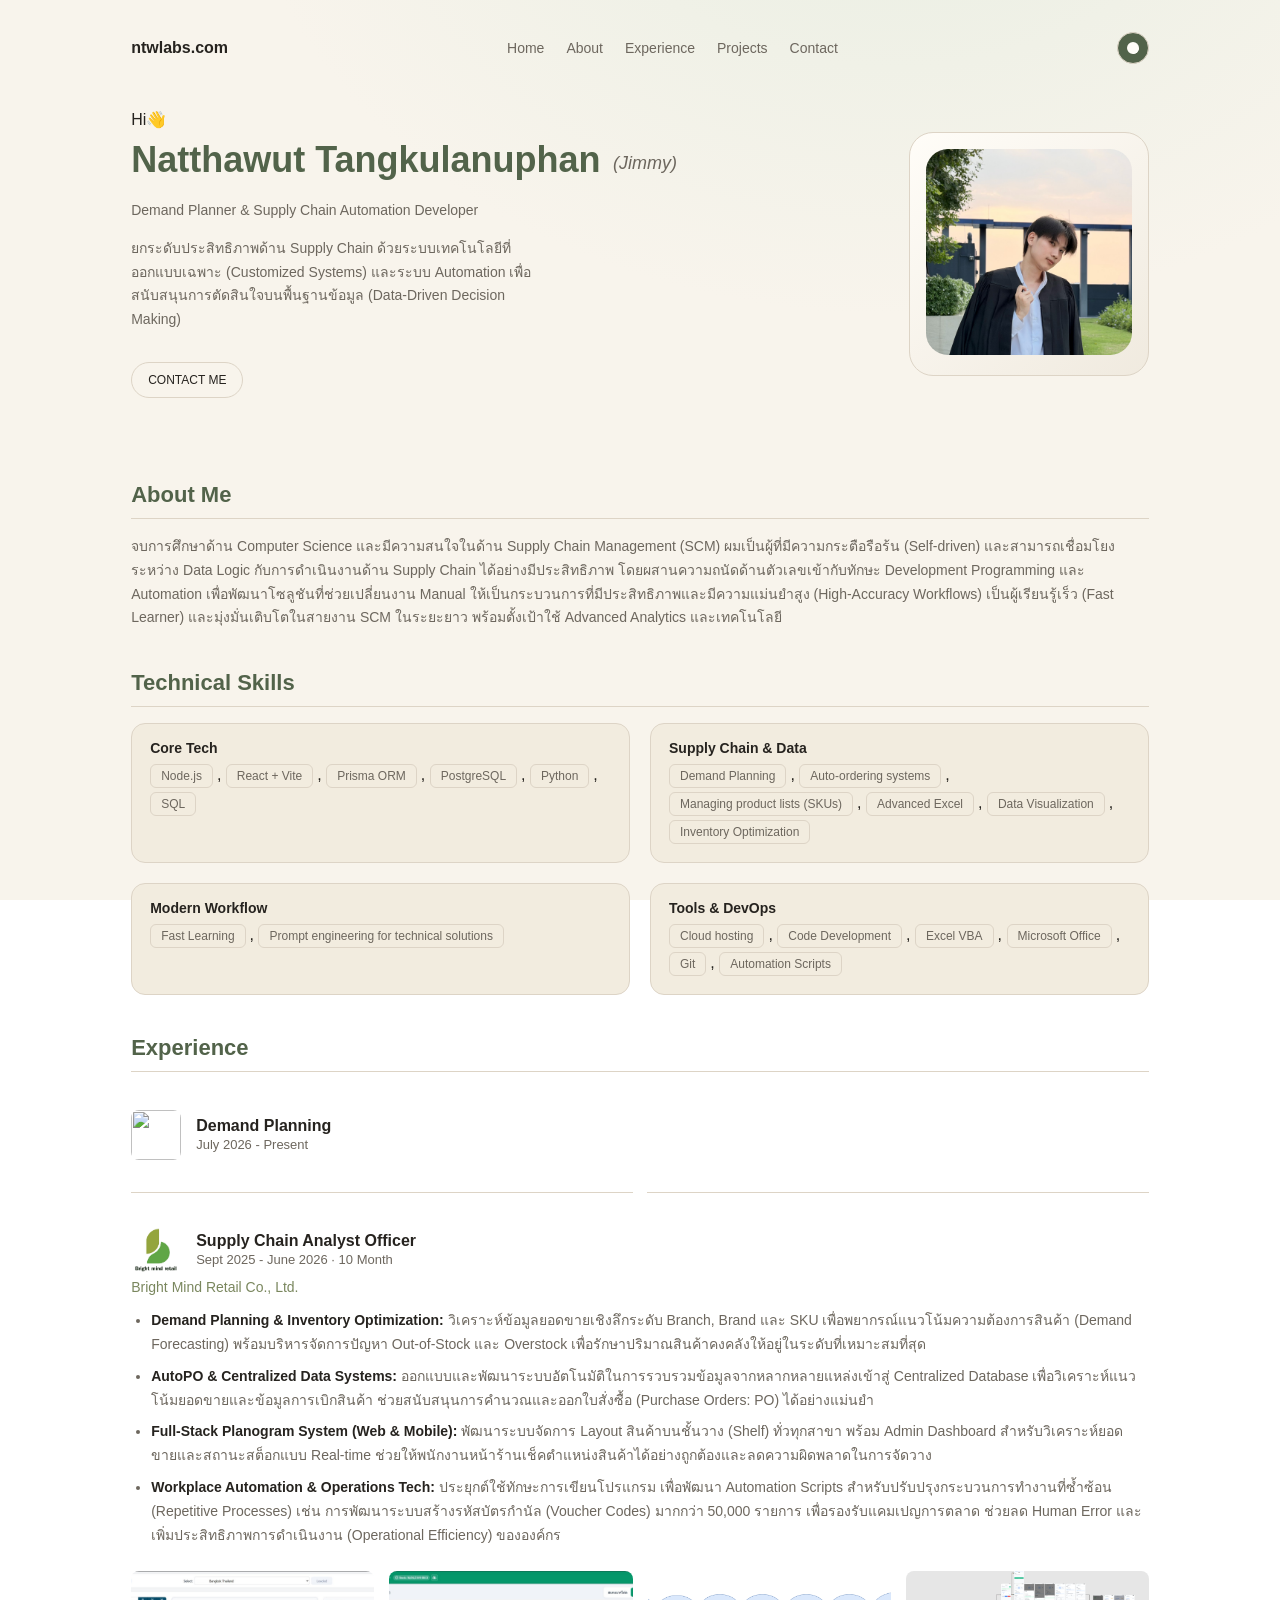
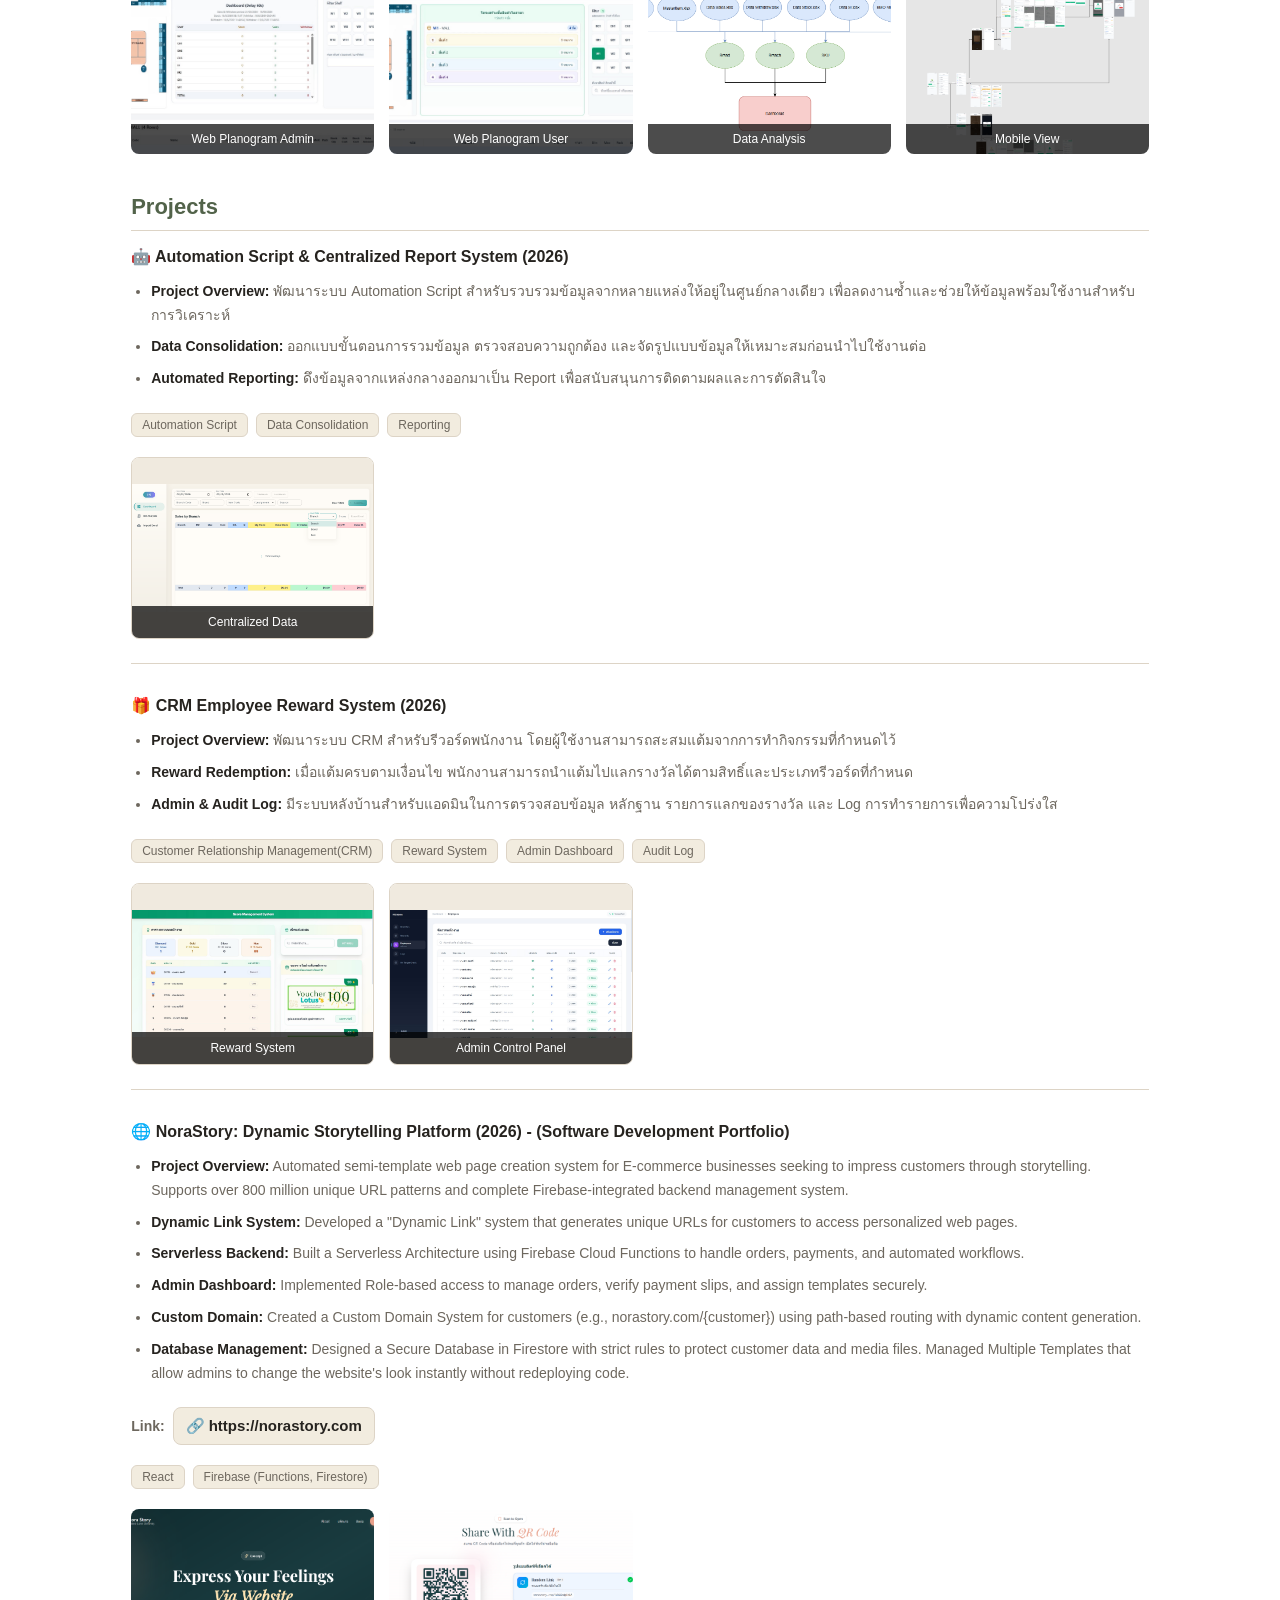
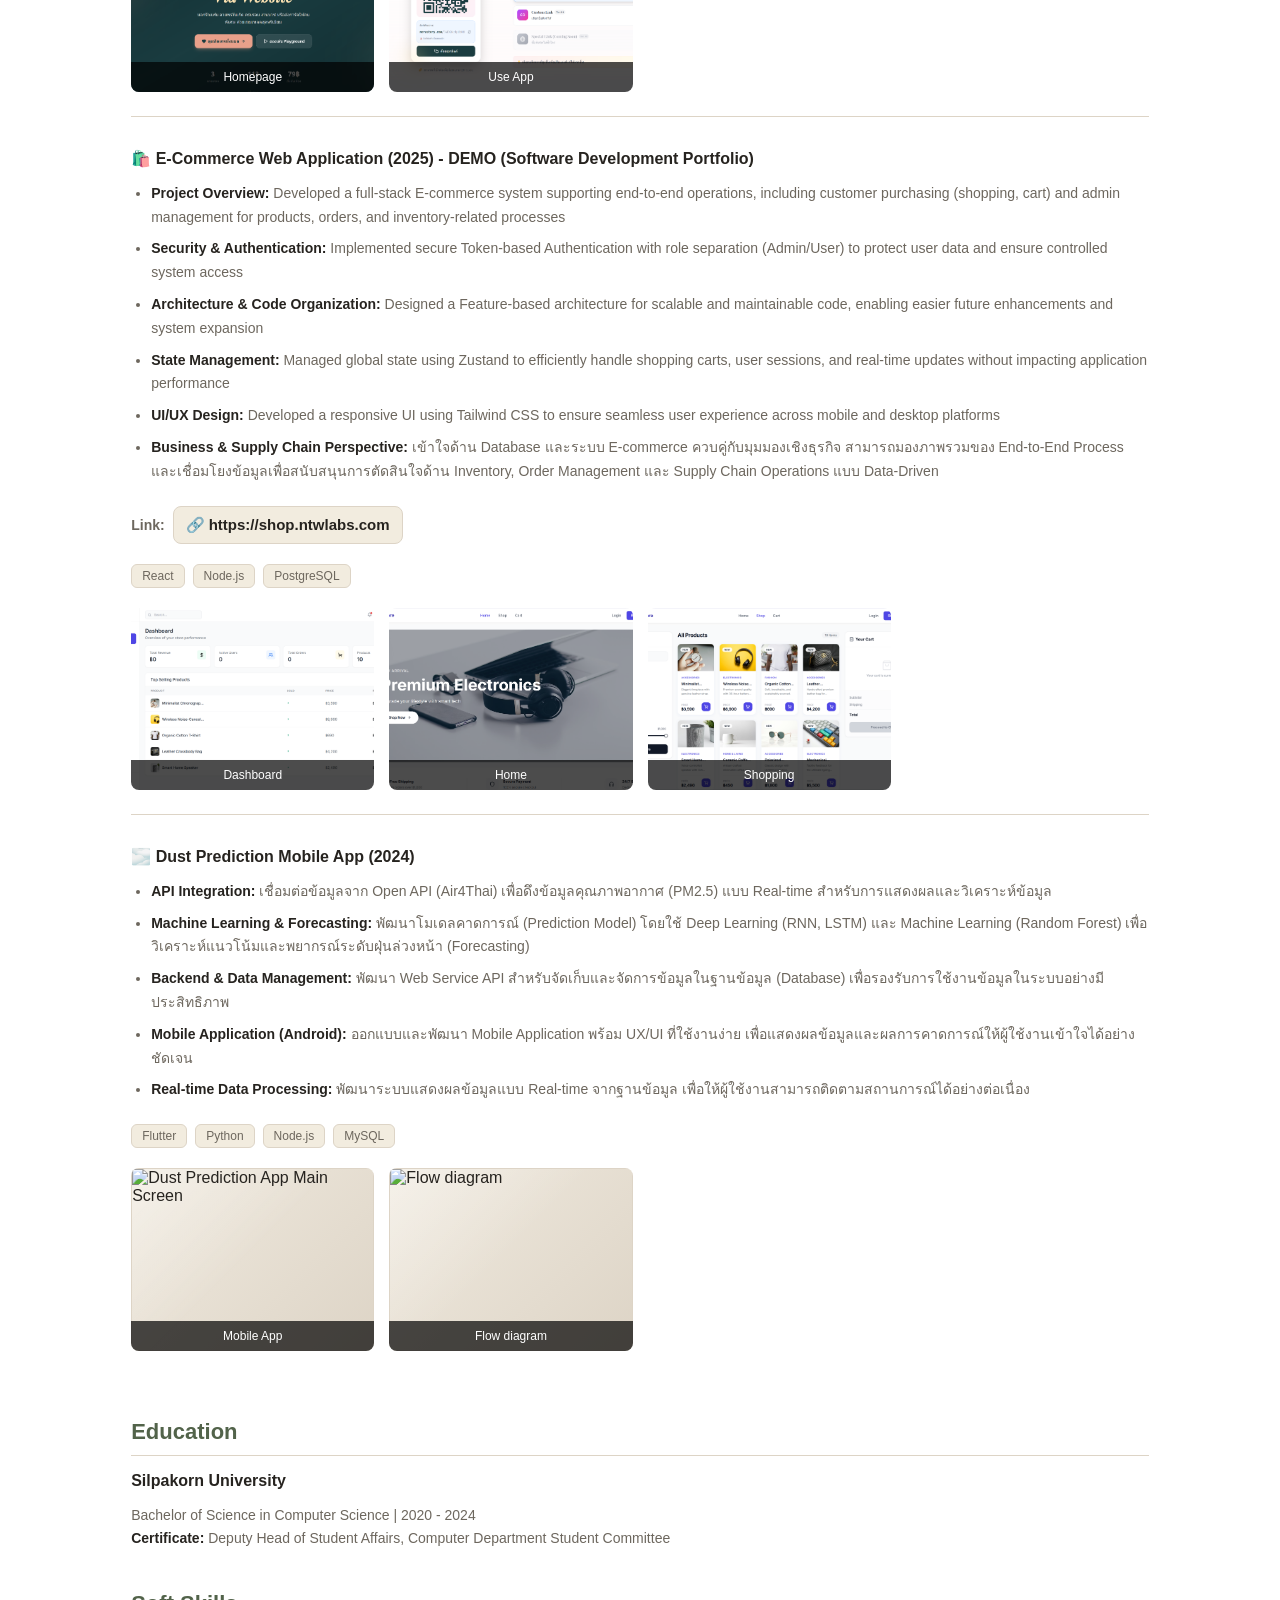
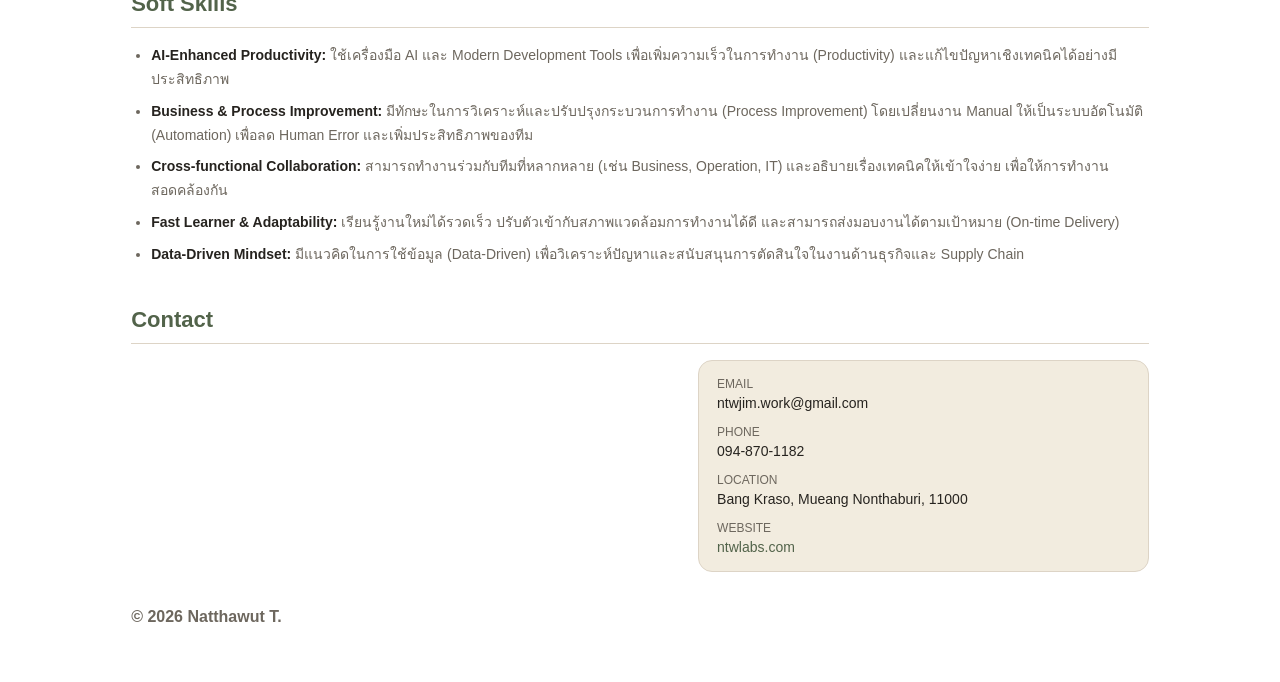
==== commit 00c386cc: "update image" ====
--- a/index.html
+++ b/index.html
@@ -179,7 +179,7 @@
         <div class="work-grid" style="margin-top: 20px;">
           <div
             style="position: relative; width: 100%; aspect-ratio: 4/3; border-radius: 8px; overflow: hidden;">
-            <img src="images/pog-admin.png" alt="POG Role Admin"
+            <img src="images/pog-admin.jpg" alt="POG Role Admin"
               class="work-thumb-img"
               style="background: linear-gradient(135deg, var(--panel-2) 0%, var(--line) 100%);" />
             <div
@@ -189,7 +189,7 @@
           </div>
           <div
             style="position: relative; width: 100%; aspect-ratio: 4/3; border-radius: 8px; overflow: hidden;">
-            <img src="images/pog-user.png" alt="POG Role User"
+            <img src="images/pog-user.jpg" alt="POG Role User"
               class="work-thumb-img"
               style="background: linear-gradient(135deg, var(--panel-2) 0%, var(--line) 100%);" />
             <div
